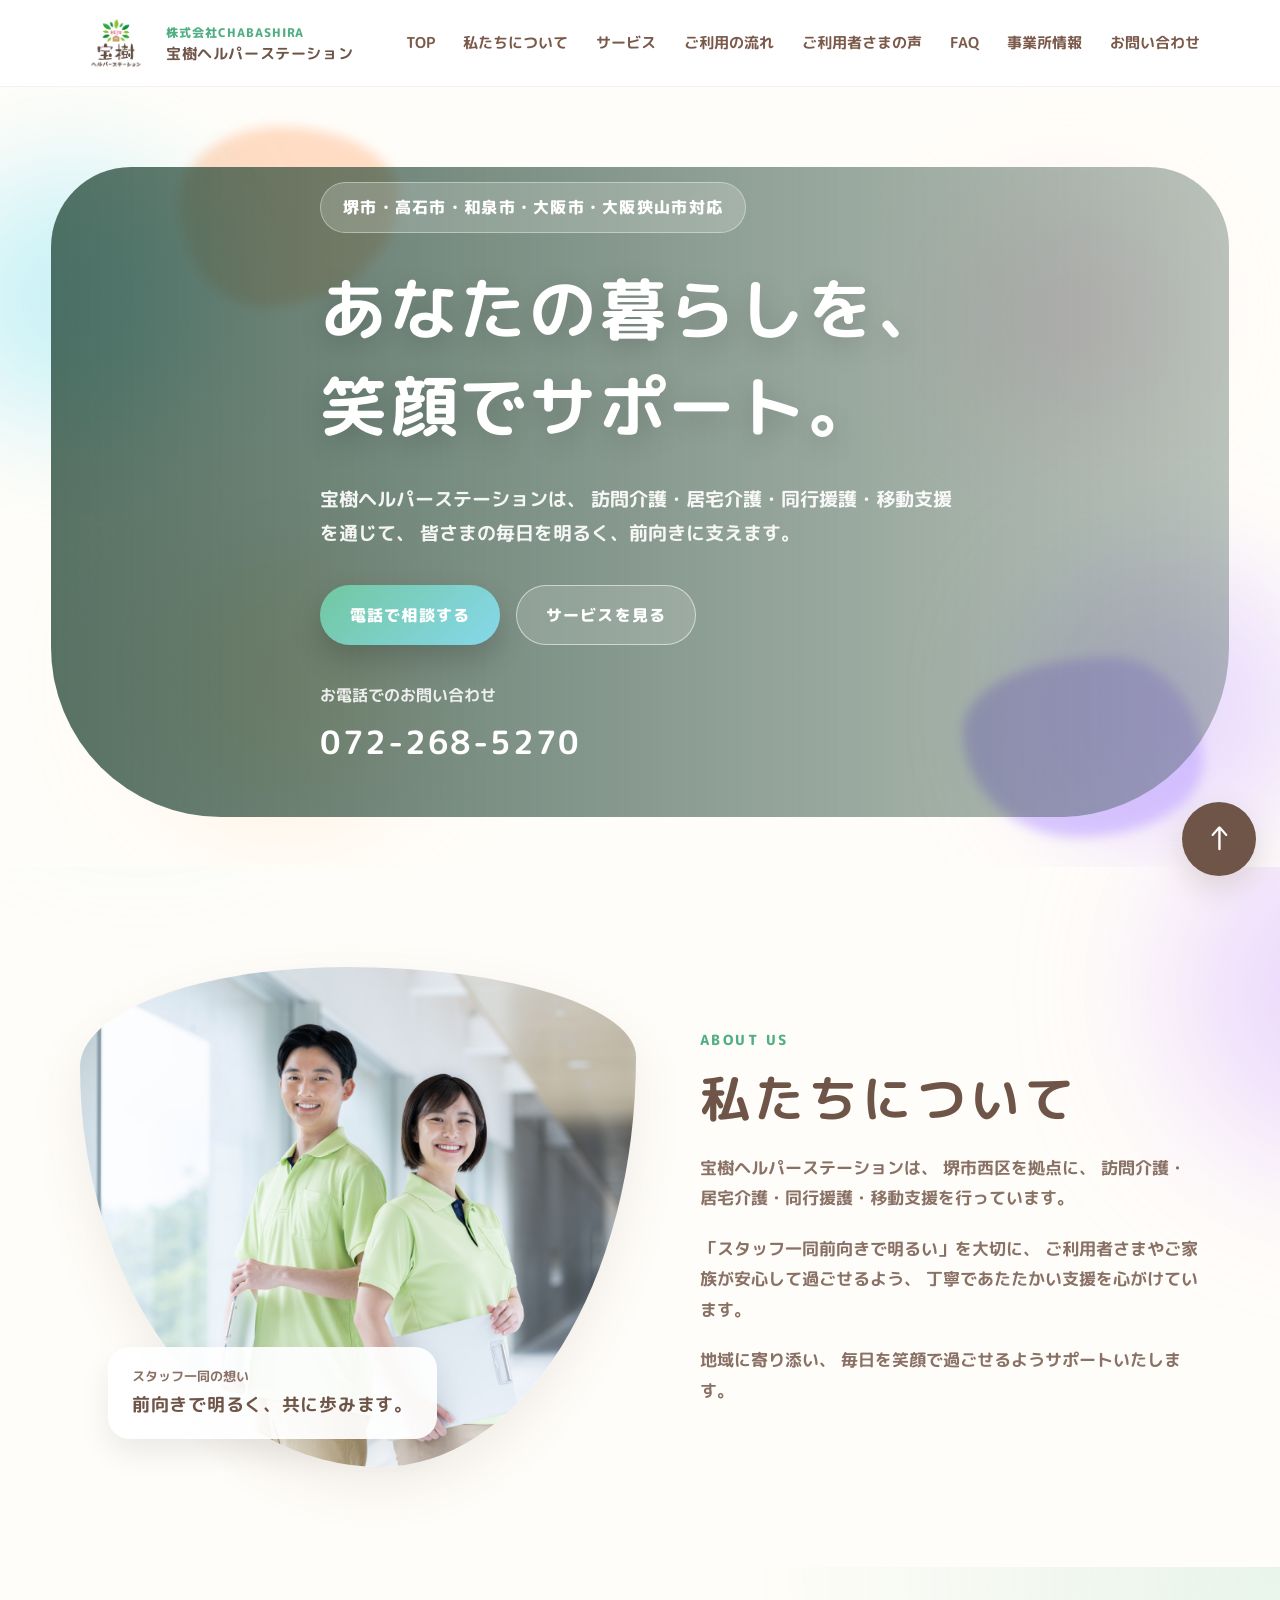
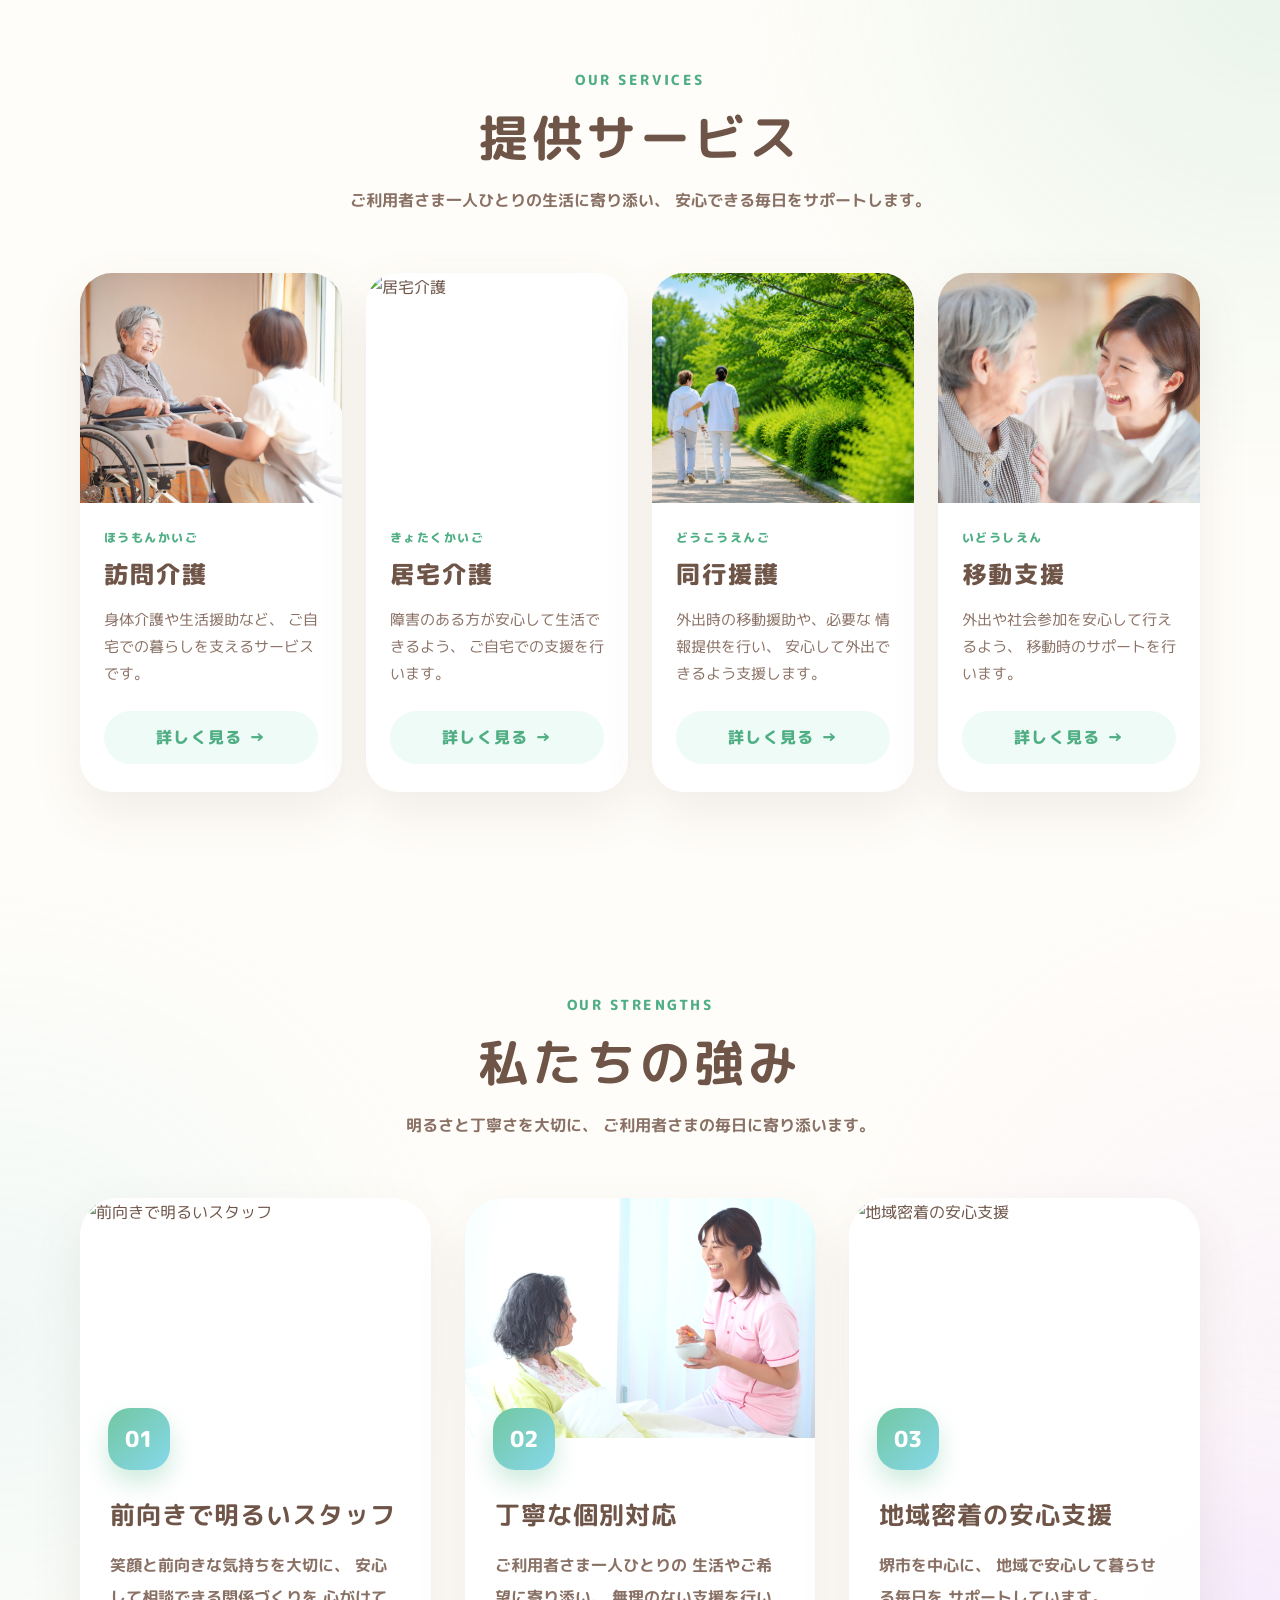
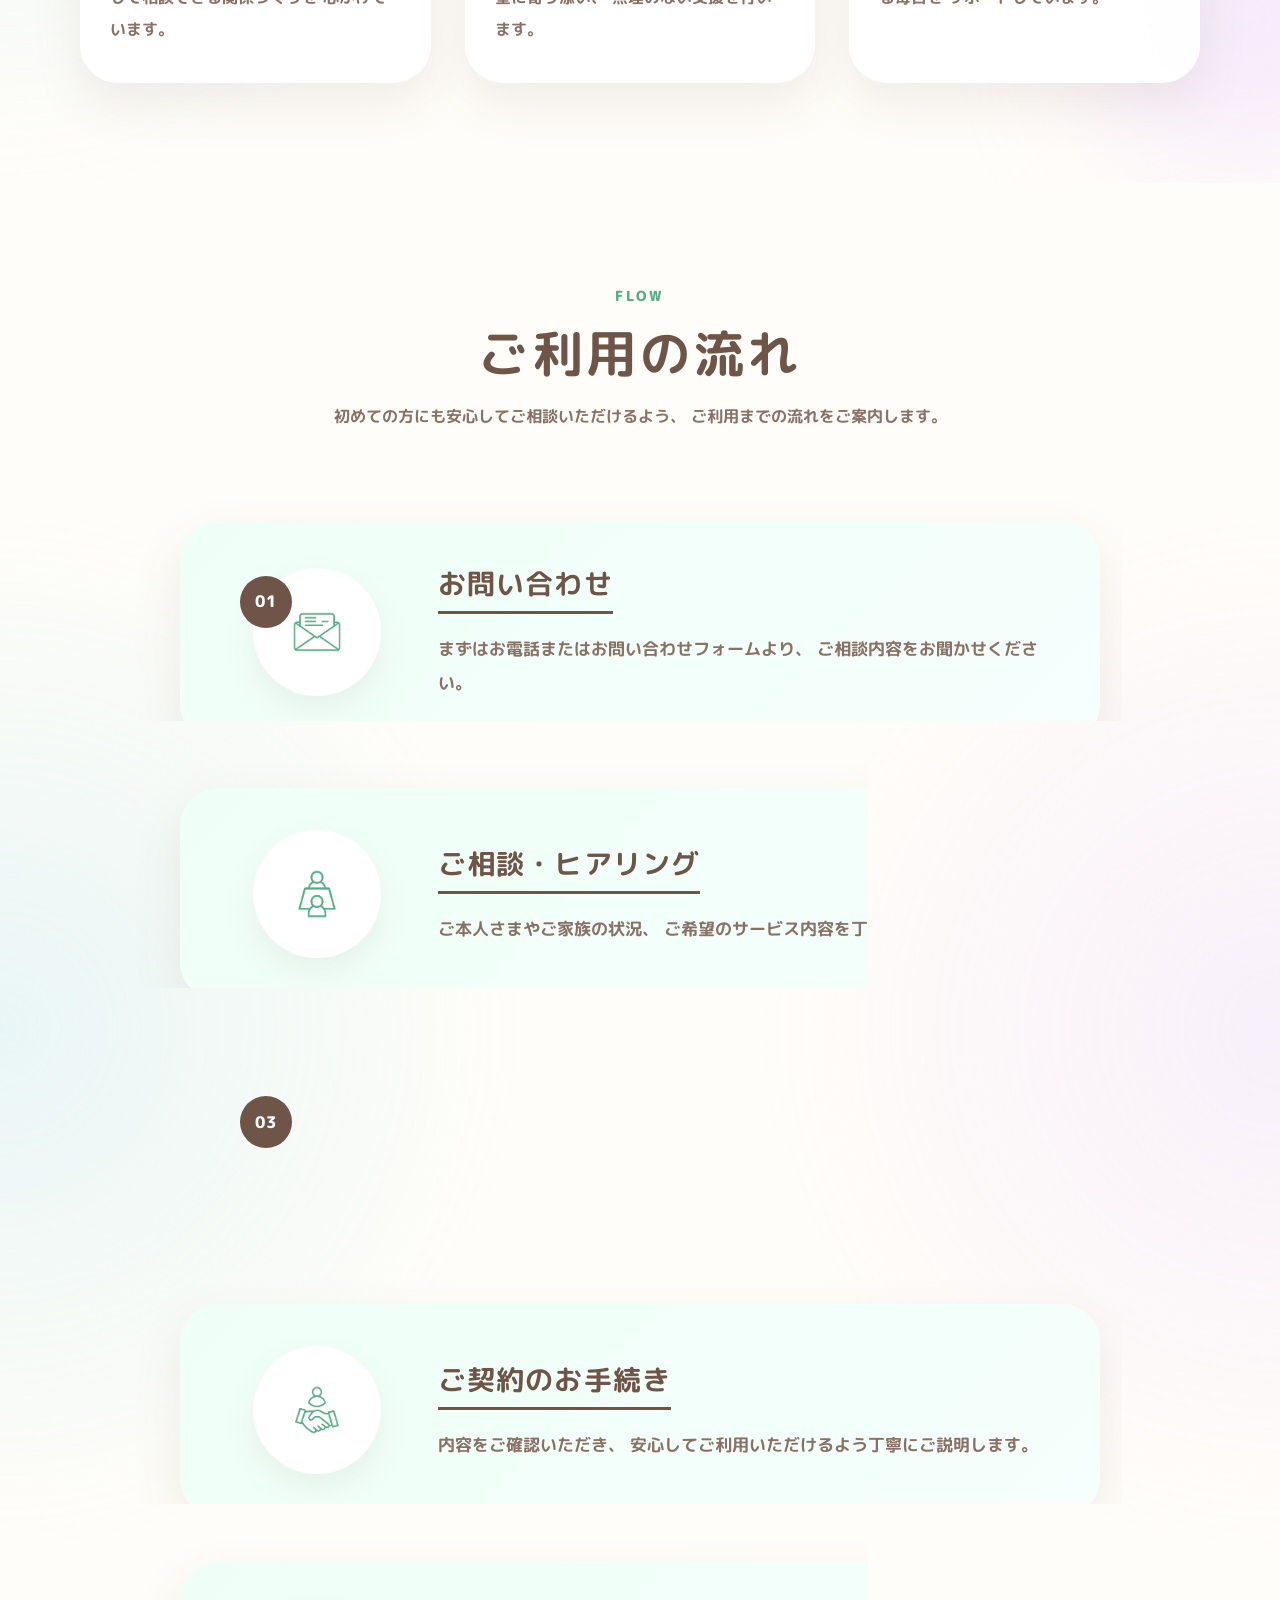
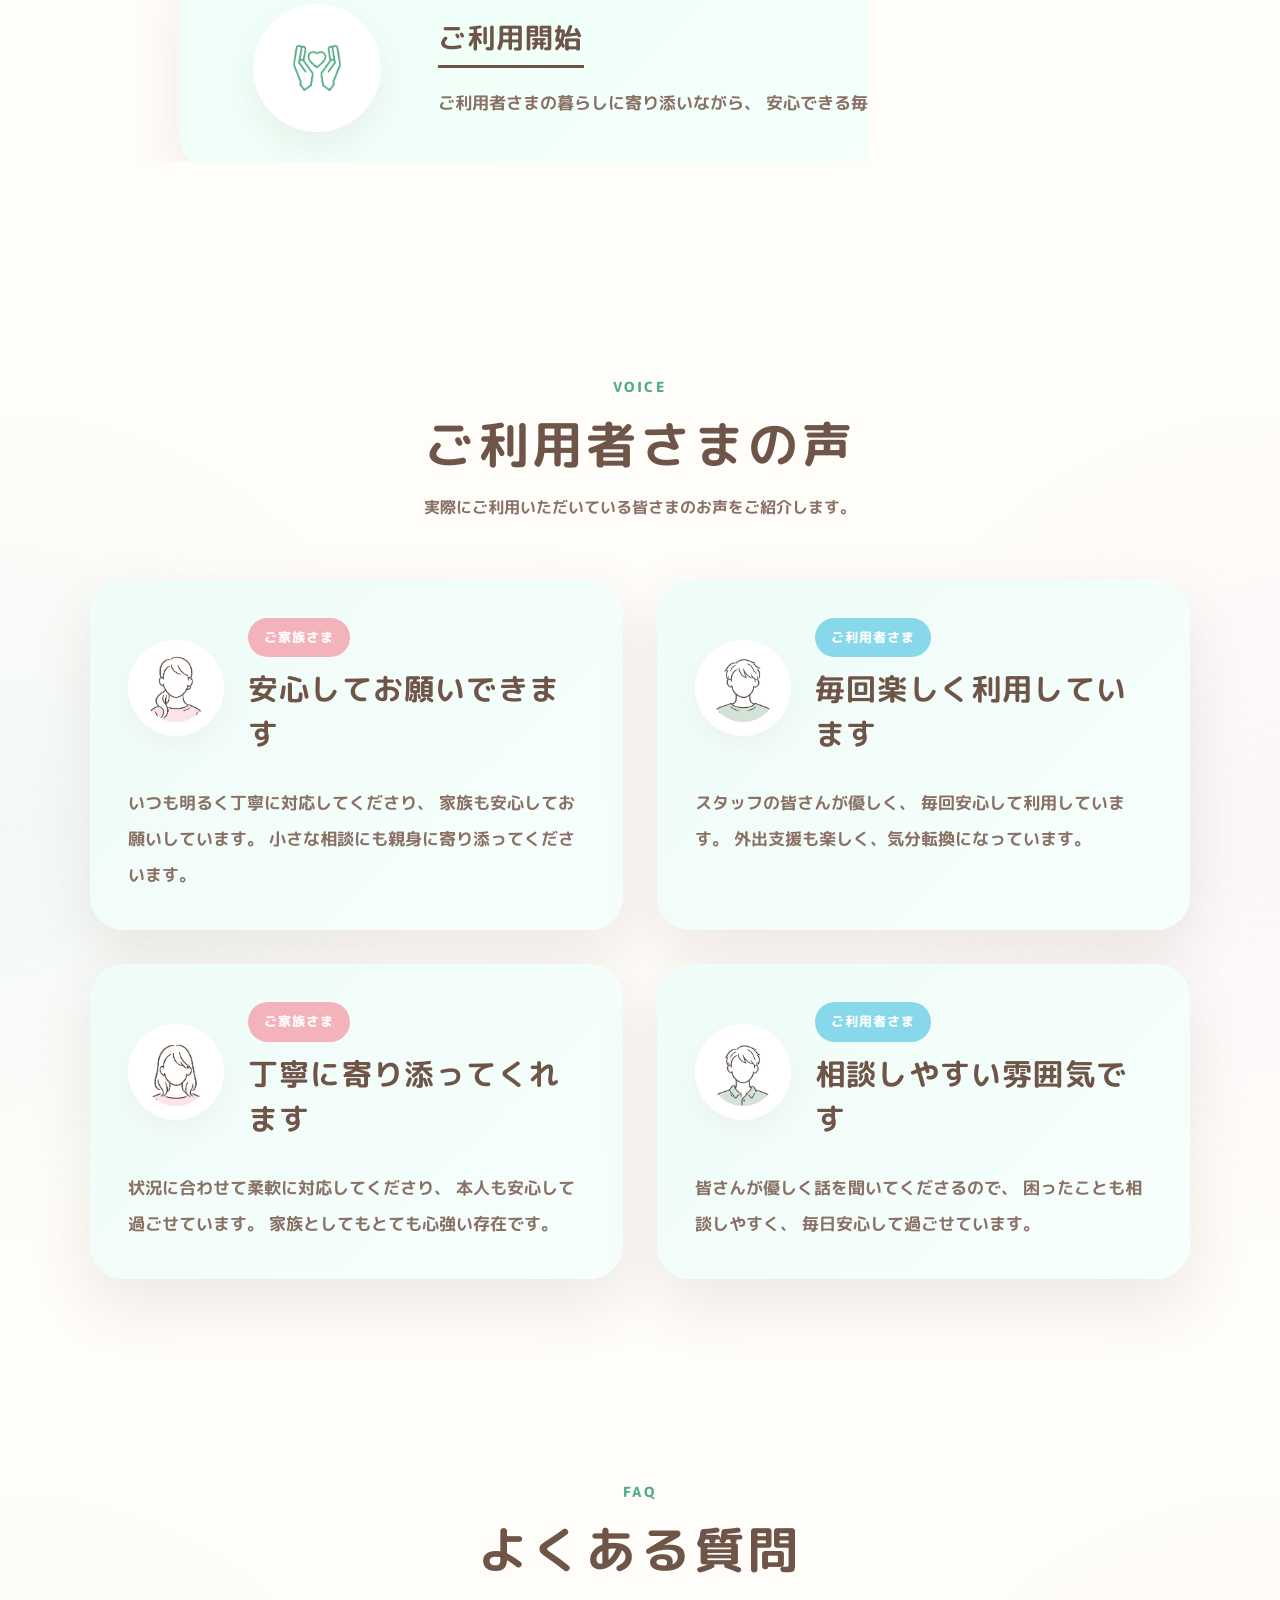
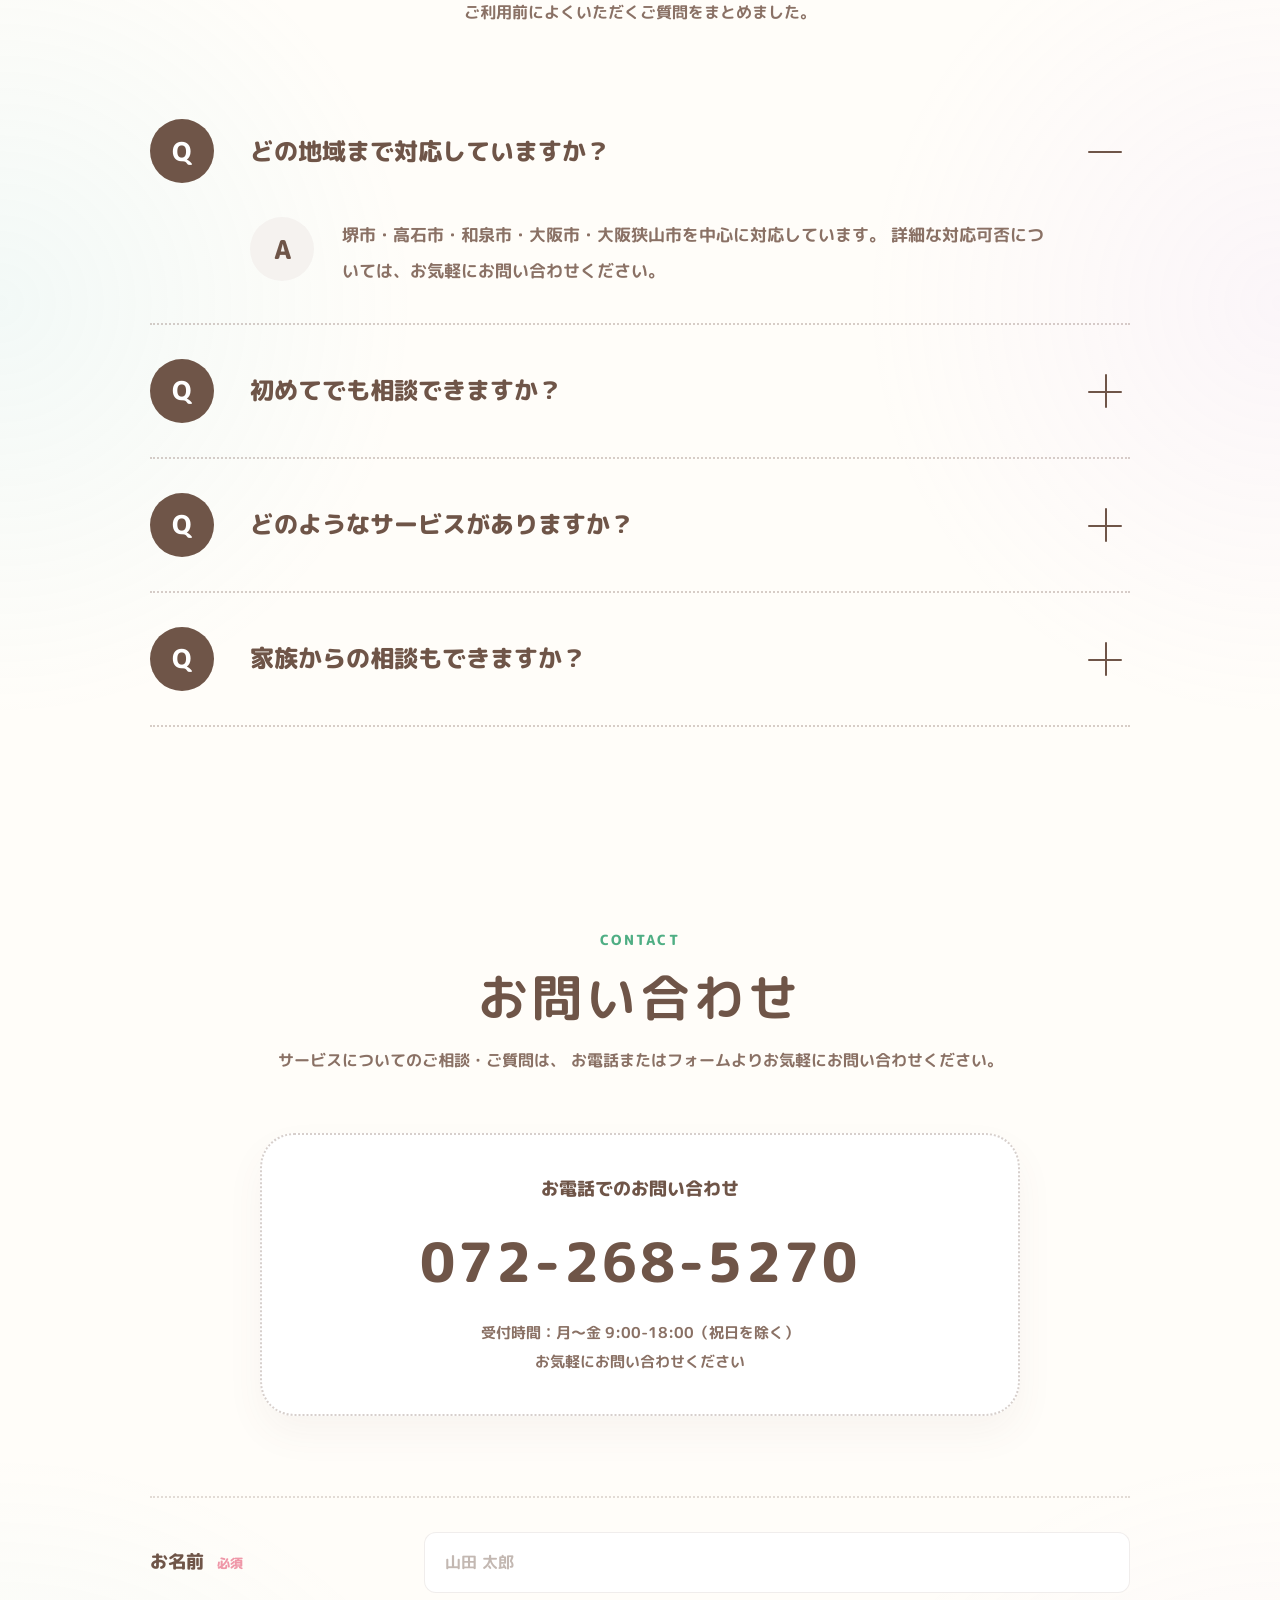
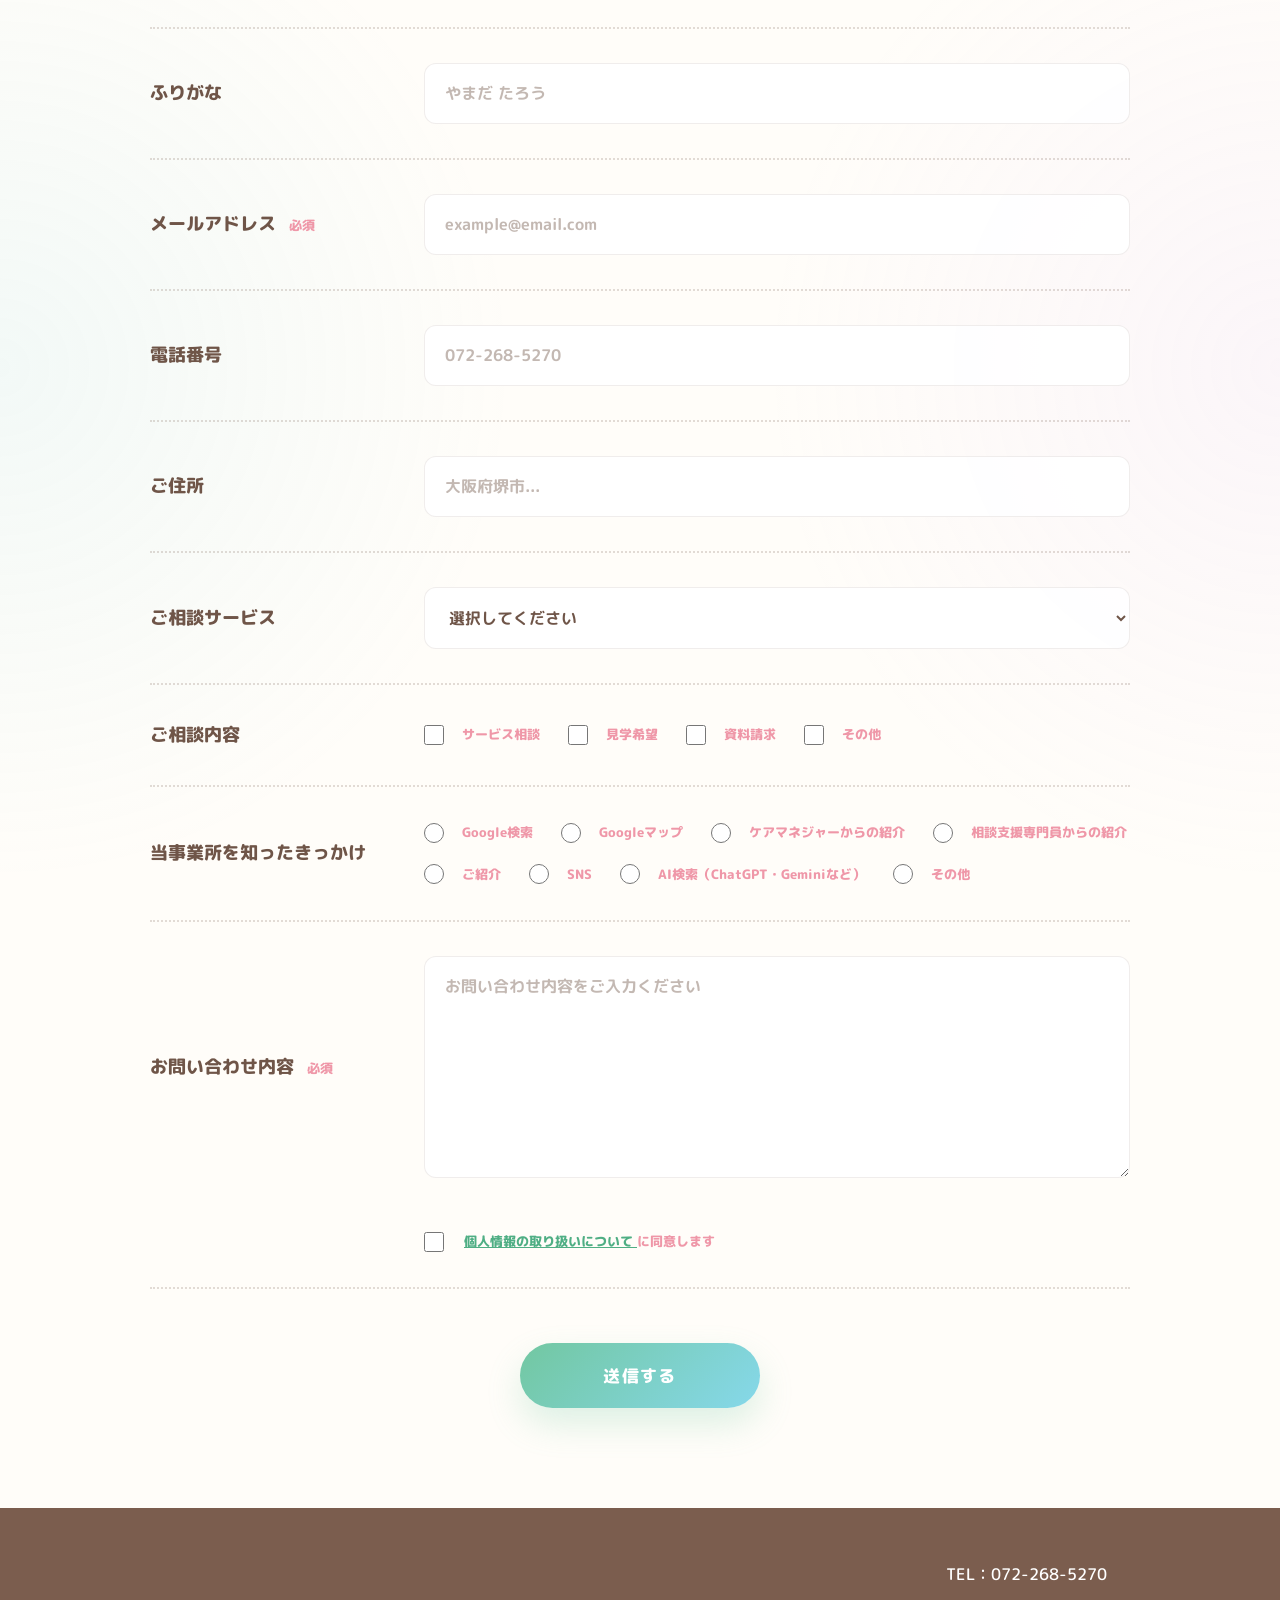
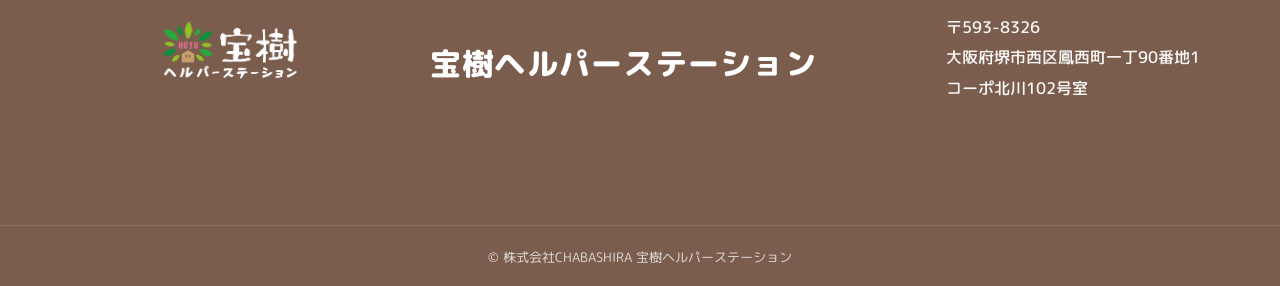
==== index.html @ dfbb7ed3 "Update index.html" ====
<!DOCTYPE html>
<html lang="ja">

<head>

  <meta charset="UTF-8">

  <meta
    name="viewport"
    content="width=device-width, initial-scale=1.0"
  >

  <title>
    堺市西区の訪問介護・居宅介護・同行援護・移動支援｜宝樹ヘルパーステーション
  </title>

  <meta
    name="description"
    content="宝樹ヘルパーステーションは堺市西区を拠点に、堺市・高石市・和泉市・大阪市・大阪狭山市で訪問介護・居宅介護・同行援護・移動支援を提供しています。お気軽にご相談ください。"
  >

  <meta property="og:type" content="website">
  <meta property="og:title" content="宝樹ヘルパーステーション">
  <meta property="og:description" content="堺市西区を拠点に、訪問介護・居宅介護・同行援護・移動支援を提供しています。お気軽にご相談ください。">
  <meta property="og:url" content="https://hoju-helper.jp/">
  <meta property="og:image" content="https://hoju-helper.jp/img/ogp.jpg">
  <meta property="og:site_name" content="宝樹ヘルパーステーション">
  <meta property="og:locale" content="ja_JP">

  <meta name="twitter:card" content="summary_large_image">
  <meta name="twitter:title" content="宝樹ヘルパーステーション">
  <meta name="twitter:description" content="堺市西区を拠点に、訪問介護・居宅介護・同行援護・移動支援を提供しています。">
  <meta name="twitter:image" content="https://hoju-helper.jp/img/ogp.jpg">

  <link rel="icon" type="image/png" href="img/favicon.png">

  <link
    rel="stylesheet"
    href="css/style.css"
  >

  <link
    rel="preconnect"
    href="https://fonts.googleapis.com"
  >

  <link
    rel="preconnect"
    href="https://fonts.gstatic.com"
    crossorigin
  >

  <link
    href="https://fonts.googleapis.com/css2?family=M+PLUS+Rounded+1c:wght@400;500;700;800&display=swap"
    rel="stylesheet"
  >
  <script type="application/ld+json">
{
  "@context": "https://schema.org",
  "@type": "LocalBusiness",
  "name": "宝樹ヘルパーステーション",
  "description": "堺市西区を拠点に訪問介護・居宅介護・同行援護・移動支援を提供する介護事業所です。",
  "telephone": "072-268-5270",
  "faxNumber": "072-268-5271",
  "address": {
    "@type": "PostalAddress",
    "postalCode": "593-8326",
    "addressRegion": "大阪府",
    "addressLocality": "堺市西区",
    "streetAddress": "鳳西町一丁90番地1 コーポ北川102号室",
    "addressCountry": "JP"
  },
  "areaServed": [
    "堺市",
    "高石市",
    "和泉市",
    "大阪市",
    "大阪狭山市"
  ],
  "serviceType": [
    "訪問介護",
    "居宅介護",
    "同行援護",
    "移動支援"
  ]
}
</script>

<script type="application/ld+json">
{
  "@context": "https://schema.org",
  "@type": "FAQPage",
  "mainEntity": [
    {
      "@type": "Question",
      "name": "どの地域まで対応していますか？",
      "acceptedAnswer": {
        "@type": "Answer",
        "text": "堺市・高石市・和泉市・大阪市・大阪狭山市を中心に対応しています。詳細な対応可否についてはお気軽にお問い合わせください。"
      }
    },
    {
      "@type": "Question",
      "name": "初めてでも相談できますか？",
      "acceptedAnswer": {
        "@type": "Answer",
        "text": "はい、初めての方もご相談いただけます。サービス内容やご利用までの流れを丁寧にご案内します。"
      }
    },
    {
      "@type": "Question",
      "name": "どのようなサービスがありますか？",
      "acceptedAnswer": {
        "@type": "Answer",
        "text": "訪問介護・居宅介護・同行援護・移動支援に対応しています。ご利用者さまの状況に合わせて必要な支援をご案内します。"
      }
    },
    {
      "@type": "Question",
      "name": "家族からの相談もできますか？",
      "acceptedAnswer": {
        "@type": "Answer",
        "text": "はい、ご家族さまからのご相談も承っております。ご本人さまの状況やご希望をお聞きしながら丁寧に対応します。"
      }
    }
  ]
}
</script>

</head>

<body>

<header class="header">

  <div class="container header-inner">

    <a
      href="index.html"
      class="logo"
    >

      <img
        src="img/logo-hoju1.jpg"
        alt="宝樹ヘルパーステーション ロゴ"
        width="58"
        height="58"
      >

      <span>

        <small>
          株式会社CHABASHIRA
        </small>

        <strong>
          宝樹ヘルパーステーション
        </strong>

      </span>

    </a>

    <button class="menu-button" aria-label="メニューを開く">
      <span></span>
      <span></span>
      <span></span>
    </button>

    <nav class="nav">
      <a href="#top">TOP</a>
      <a href="#about">私たちについて</a>
      <a href="#service">サービス</a>
      <a href="#flow">ご利用の流れ</a>
      <a href="#voice">ご利用者さまの声</a>
      <a href="#faq">FAQ</a>
      <a href="company.html">事業所情報</a>
      <a href="#contact">お問い合わせ</a>
    </nav>

  </div>

</header>

<main>

<section
  id="top"
  class="hero"
>

  <div class="hero-blur blur-1"></div>
  <div class="hero-blur blur-2"></div>
  <div class="hero-blur blur-3"></div>
  <div class="hero-blur blur-4"></div>

  <div class="hero-bg fade-hero">

    <video
      autoplay
      muted
      loop
      playsinline
      poster="img/hero-care.jpg"
      aria-label="介護スタッフと利用者さまの様子"
    >

      <source
        src="video/hero-video.mp4"
        type="video/mp4"
      >

    </video>

  </div>

  <div class="hero-overlay"></div>

  <div class="container hero-content fade-hero-text">

    <p class="hero-label">
      堺市・高石市・和泉市・大阪市・大阪狭山市対応
    </p>

    <h1>
      あなたの暮らしを、<br>
      笑顔でサポート。
    </h1>

    <p class="hero-copy">

      宝樹ヘルパーステーションは、
      訪問介護・居宅介護・同行援護・移動支援を通じて、
      皆さまの毎日を明るく、前向きに支えます。

    </p>

    <div class="hero-buttons">

      <a
        href="tel:0722685270"
        class="btn-primary"
      >
        電話で相談する
      </a>

      <a
        href="#service"
        class="btn-secondary"
      >
        サービスを見る
      </a>

    </div>

    <p class="hero-tel">

      お電話でのお問い合わせ

      <strong>
        072-268-5270
      </strong>

    </p>

  </div>

</section>

<section
  id="about"
  class="about"
>

  <div class="container about-inner">

    <div class="about-image fade-up">

      <img
        src="img/staff.jpg"
        alt="スタッフの様子"
        width="760"
        height="520"
      >

      <div class="about-message">

        <span>
          スタッフ一同の想い
        </span>

        <strong>
          前向きで明るく、共に歩みます。
        </strong>

      </div>

    </div>

    <div class="about-text fade-up delay-1">

      <p class="section-en">
        ABOUT US
      </p>

      <h2 class="section-title left">
        私たちについて
      </h2>

      <p>

        宝樹ヘルパーステーションは、
        堺市西区を拠点に、
        訪問介護・居宅介護・同行援護・移動支援を行っています。

      </p>

      <p>

        「スタッフ一同前向きで明るい」を大切に、
        ご利用者さまやご家族が安心して過ごせるよう、
        丁寧であたたかい支援を心がけています。

      </p>

      <p>

        地域に寄り添い、
        毎日を笑顔で過ごせるようサポートいたします。

      </p>

    </div>

  </div>

</section>

<section
  id="service"
  class="services"
>

  <div class="container">

    <div class="section-heading fade-up">

      <p class="section-en">
        OUR SERVICES
      </p>

      <h2 class="section-title">
        提供サービス
      </h2>

      <p class="section-lead">

        ご利用者さま一人ひとりの生活に寄り添い、
        安心できる毎日をサポートします。

      </p>

    </div>

    <div class="service-grid">

  <a href="service.html#visit" class="service-card fade-up delay-1">

    <img
      src="img/service-visit.jpg"
      alt="訪問介護"
      width="600"
      height="380"
    >

    <div class="service-body">
      <span class="service-kana">ほうもんかいご</span>
      <h3>訪問介護</h3>
      <p>
        身体介護や生活援助など、
        ご自宅での暮らしを支えるサービスです。
      </p>
    </div>

  </a>

  <a href="service.html#home" class="service-card fade-up delay-2">

    <img
      src="img/service-home.jpg"
      alt="居宅介護"
      width="600"
      height="380"
    >

    <div class="service-body">
      <span class="service-kana">きょたくかいご</span>
      <h3>居宅介護</h3>
      <p>
        障害のある方が安心して生活できるよう、
        ご自宅での支援を行います。
      </p>
    </div>

  </a>

  <a href="service.html#guide" class="service-card fade-up delay-3">

    <img
      src="img/service-support.jpg"
      alt="同行援護"
      width="600"
      height="380"
    >

    <div class="service-body">
      <span class="service-kana">どうこうえんご</span>
      <h3>同行援護</h3>
      <p>
        外出時の移動援助や、必要な
        情報提供を行い、
        安心して外出できるよう支援します。
      </p>
    </div>

  </a>

  <a href="service.html#move" class="service-card fade-up delay-4">

    <img
      src="img/service-smile.jpg"
      alt="移動支援"
      width="600"
      height="380"
    >

    <div class="service-body">
      <span class="service-kana">いどうしえん</span>
      <h3>移動支援</h3>
      <p>
        外出や社会参加を安心して行えるよう、
        移動時のサポートを行います。
      </p>
    </div>

  </a>

</div>

  </div>

</section>

<section
  id="strength"
  class="strength"
>

  <div class="container">

    <div class="section-heading fade-up">

      <p class="section-en">
        OUR STRENGTHS
      </p>

      <h2 class="section-title">
        私たちの強み
      </h2>

      <p class="section-lead">

        明るさと丁寧さを大切に、
        ご利用者さまの毎日に寄り添います。

      </p>

    </div>

    <div class="strength-grid">

      <article class="strength-card fade-up delay-1">

        <img
          src="img/strength-staff.jpg"
          alt="前向きで明るいスタッフ"
          width="600"
          height="380"
        >

        <div class="strength-body">

          <span class="strength-number">
            01
          </span>

          <h3>
            前向きで明るいスタッフ
          </h3>

          <p>

            笑顔と前向きな気持ちを大切に、
            安心して相談できる関係づくりを
            心がけています。

          </p>

        </div>

      </article>

      <article class="strength-card fade-up delay-2">

        <img
          src="img/strength-care.png"
          alt="丁寧な個別対応"
          width="600"
          height="380"
        >

        <div class="strength-body">

          <span class="strength-number">
            02
          </span>

          <h3>
            丁寧な個別対応
          </h3>

          <p>

            ご利用者さま一人ひとりの
            生活やご希望に寄り添い、
            無理のない支援を行います。

          </p>

        </div>

      </article>

      <article class="strength-card fade-up delay-3">

        <img
          src="img/strength-area.jpg"
          alt="地域密着の安心支援"
          width="600"
          height="380"
        >

        <div class="strength-body">

          <span class="strength-number">
            03
          </span>

          <h3>
            地域密着の安心支援
          </h3>

          <p>

            堺市を中心に、
            地域で安心して暮らせる毎日を
            サポートしています。

          </p>

        </div>

      </article>

    </div>

  </div>

</section>

<section id="flow" class="flow">

  <div class="container">

    <div class="section-heading fade-up">

      <p class="section-en">
        FLOW
      </p>

      <h2 class="section-title">
        ご利用の流れ
      </h2>

      <p class="section-lead">
        初めての方にも安心してご相談いただけるよう、
        ご利用までの流れをご案内します。
      </p>

    </div>

    <div class="flow-list">

      <article class="flow-item fade-up delay-1">

        <div class="flow-icon-wrap">
          <span class="flow-number">01</span>

          <div class="flow-icon">
            <img src="img/flow-contact.png" alt="お問い合わせ" width="58" height="58">
          </div>
        </div>

        <div class="flow-body">
          <h3>お問い合わせ</h3>
          <p>
            まずはお電話またはお問い合わせフォームより、
            ご相談内容をお聞かせください。
          </p>
        </div>

      </article>

      <article class="flow-item fade-up delay-2">

        <div class="flow-icon-wrap">
          <span class="flow-number">02</span>

          <div class="flow-icon">
            <img src="img/flow-hearing.png" alt="ご相談・ヒアリング" width="58" height="58">
          </div>
        </div>

        <div class="flow-body">
          <h3>ご相談・ヒアリング</h3>
          <p>
            ご本人さまやご家族の状況、
            ご希望のサービス内容を丁寧に確認します。
          </p>
        </div>

      </article>

      <article class="flow-item fade-up delay-3">

        <div class="flow-icon-wrap">
          <span class="flow-number">03</span>

          <div class="flow-icon">
            <img src="img/flow-plan.png" alt="サービス内容のご提案" width="58" height="58">
          </div>
        </div>

        <div class="flow-body">
          <h3>サービス内容のご提案</h3>
          <p>
            必要な支援内容やご利用方法について、
            わかりやすくご案内します。
          </p>
        </div>

      </article>

      <article class="flow-item fade-up delay-4">

        <div class="flow-icon-wrap">
          <span class="flow-number">04</span>

          <div class="flow-icon">
            <img src="img/flow-contract.png" alt="ご契約のお手続き" width="58" height="58">
          </div>
        </div>

        <div class="flow-body">
          <h3>ご契約のお手続き</h3>
          <p>
            内容をご確認いただき、
            安心してご利用いただけるよう丁寧にご説明します。
          </p>
        </div>

      </article>

      <article class="flow-item fade-up delay-4">

        <div class="flow-icon-wrap">
          <span class="flow-number">05</span>

          <div class="flow-icon">
            <img src="img/flow-start.png" alt="ご利用開始" width="58" height="58">
          </div>
        </div>

        <div class="flow-body">
          <h3>ご利用開始</h3>
          <p>
            ご利用者さまの暮らしに寄り添いながら、
            安心できる毎日をサポートします。
          </p>
        </div>

      </article>

    </div>

  </div>

</section>

<section id="voice" class="voice">
  <div class="container">

    <div class="section-heading fade-up">
      <p class="section-en">VOICE</p>
      <h2 class="section-title">ご利用者さまの声</h2>
      <p class="section-lead">
        実際にご利用いただいている皆さまのお声をご紹介します。
      </p>
    </div>

    <div class="voice-grid">

      <article class="voice-card fade-up delay-1">

        <div class="voice-head">

          <div class="voice-icon">
            <img
              src="img/user-icon.png"
              alt="ご利用者さま"
              width="72"
              height="72"
            >
          </div>

          <div class="voice-meta">
            <span class="voice-tag">
              ご家族さま
            </span>

            <h3>
              安心してお願いできます
            </h3>
          </div>

        </div>

        <p class="voice-text">
          いつも明るく丁寧に対応してくださり、
          家族も安心してお願いしています。
          小さな相談にも親身に寄り添ってくださいます。
        </p>

      </article>

      <article class="voice-card fade-up delay-2">

        <div class="voice-head">

          <div class="voice-icon">
            <img
              src="img/user-icon2.png"
              alt="ご利用者さま"
              width="72"
              height="72"
            >
          </div>

          <div class="voice-meta">
            <span class="voice-tag green">
              ご利用者さま
            </span>

            <h3>
              毎回楽しく利用しています
            </h3>
          </div>

        </div>

        <p class="voice-text">
          スタッフの皆さんが優しく、
          毎回安心して利用しています。
          外出支援も楽しく、気分転換になっています。
        </p>

      </article>

      <article class="voice-card fade-up delay-3">

        <div class="voice-head">

          <div class="voice-icon">
            <img
              src="img/user-icon3.png"
              alt="ご利用者さま"
              width="72"
              height="72"
            >
          </div>

          <div class="voice-meta">
            <span class="voice-tag">
              ご家族さま
            </span>

            <h3>
              丁寧に寄り添ってくれます
            </h3>
          </div>

        </div>

        <p class="voice-text">
          状況に合わせて柔軟に対応してくださり、
          本人も安心して過ごせています。
          家族としてもとても心強い存在です。
        </p>

      </article>

      <article class="voice-card fade-up delay-4">

        <div class="voice-head">

          <div class="voice-icon">
            <img
              src="img/user-icon4.png"
              alt="ご利用者さま"
              width="72"
              height="72"
            >
          </div>

          <div class="voice-meta">
            <span class="voice-tag green">
              ご利用者さま
            </span>

            <h3>
              相談しやすい雰囲気です
            </h3>
          </div>

        </div>

        <p class="voice-text">
          皆さんが優しく話を聞いてくださるので、
          困ったことも相談しやすく、
          毎日安心して過ごせています。
        </p>

      </article>

    </div>
  </div>
</section>

<section id="faq" class="faq">

  <div class="container">

    <div class="section-heading fade-up">
      <p class="section-en">FAQ</p>
      <h2 class="section-title">よくある質問</h2>
      <p class="section-lead">
        ご利用前によくいただくご質問をまとめました。
      </p>
    </div>

    <div class="faq-list fade-up">

      <details class="faq-item" open>
        <summary>
          <span class="faq-q">Q</span>
          <span class="faq-title">どの地域まで対応していますか？</span>
          <span class="faq-icon"></span>
        </summary>

        <div class="faq-answer">
          <span class="faq-a">A</span>
          <p>
            堺市・高石市・和泉市・大阪市・大阪狭山市を中心に対応しています。
            詳細な対応可否については、お気軽にお問い合わせください。
          </p>
        </div>
      </details>

      <details class="faq-item">
        <summary>
          <span class="faq-q">Q</span>
          <span class="faq-title">初めてでも相談できますか？</span>
          <span class="faq-icon"></span>
        </summary>

        <div class="faq-answer">
          <span class="faq-a">A</span>
          <p>
            はい、初めての方もご相談いただけます。
            サービス内容やご利用までの流れを丁寧にご案内します。
          </p>
        </div>
      </details>

      <details class="faq-item">
        <summary>
          <span class="faq-q">Q</span>
          <span class="faq-title">どのようなサービスがありますか？</span>
          <span class="faq-icon"></span>
        </summary>

        <div class="faq-answer">
          <span class="faq-a">A</span>
          <p>
            訪問介護・居宅介護・同行援護・移動支援に対応しています。
            ご利用者さまの状況に合わせて必要な支援をご案内します。
          </p>
        </div>
      </details>

      <details class="faq-item">
        <summary>
          <span class="faq-q">Q</span>
          <span class="faq-title">家族からの相談もできますか？</span>
          <span class="faq-icon"></span>
        </summary>

        <div class="faq-answer">
          <span class="faq-a">A</span>
          <p>
            はい、ご家族さまからのご相談も承っております。
            ご本人さまの状況やご希望をお聞きしながら、丁寧に対応します。
          </p>
        </div>
      </details>

    </div>

  </div>

</section>

<section id="contact" class="contact">

  <div class="container">


    <div class="section-heading fade-up">

      <p class="section-en">
        CONTACT
      </p>

      <h2 class="section-title">
        お問い合わせ
      </h2>

      <p class="section-lead">
        サービスについてのご相談・ご質問は、
        お電話またはフォームよりお気軽にお問い合わせください。
      </p>

    </div>


    <div class="contact-tel fade-up">

      <p>
        お電話でのお問い合わせ
      </p>

      <a href="tel:0722685270">
        072-268-5270
      </a>

      <span>
        受付時間：月〜金 9:00-18:00（祝日を除く）<br>
        お気軽にお問い合わせください
      </span>

    </div>


    <form
      class="contact-form fade-up delay-1"
      action="https://formspree.io/f/mqejokdd"
      method="POST"
    >


      <input
        type="hidden"
        name="_subject"
        value="ホームページからお問い合わせがありました"
      >

      <input
        type="hidden"
        name="_redirect"
        value="https://hoju-helper.jp/thanks.html"
      >

      <input
        type="text"
        name="_gotcha"
        style="display:none"
      >


      <div class="form-row">

        <label for="name">
          お名前
          <span>必須</span>
        </label>

        <input
          type="text"
          id="name"
          name="name"
          placeholder="山田 太郎"
          required
        >

      </div>


      <div class="form-row">

        <label for="kana">
          ふりがな
        </label>

        <input
          type="text"
          id="kana"
          name="kana"
          placeholder="やまだ たろう"
        >

      </div>


      <div class="form-row">

        <label for="email">
          メールアドレス
          <span>必須</span>
        </label>

        <input
          type="email"
          id="email"
          name="email"
          placeholder="example@email.com"
          required
        >

      </div>


      <div class="form-row">

        <label for="tel">
          電話番号
        </label>

        <input
          type="tel"
          id="tel"
          name="tel"
          placeholder="072-268-5270"
        >

      </div>


      <div class="form-row">

        <label for="address">
          ご住所
        </label>

        <input
          type="text"
          id="address"
          name="address"
          placeholder="大阪府堺市..."
        >

      </div>


      <div class="form-row">

        <label for="contact-service">
          ご相談サービス
        </label>

        <select
          id="contact-service"
          name="service"
        >

          <option value="">
            選択してください
          </option>

          <option value="訪問介護">
            訪問介護
          </option>

          <option value="居宅介護">
            居宅介護
          </option>

          <option value="同行援護">
            同行援護
          </option>

          <option value="移動支援">
            移動支援
          </option>

          <option value="その他">
            その他
          </option>

        </select>

      </div>


      <div class="form-row">

        <p class="form-label">
          ご相談内容
        </p>

        <div class="checkbox-group">

          <label class="check-item">

            <input
              type="checkbox"
              name="request[]"
              value="サービス相談"
            >

            <span>
              サービス相談
            </span>

          </label>

          <label class="check-item">

            <input
              type="checkbox"
              name="request[]"
              value="見学希望"
            >

            <span>
              見学希望
            </span>

          </label>

          <label class="check-item">

            <input
              type="checkbox"
              name="request[]"
              value="資料請求"
            >

            <span>
              資料請求
            </span>

          </label>

          <label class="check-item">

            <input
              type="checkbox"
              name="request[]"
              value="その他"
            >

            <span>
              その他
            </span>

          </label>

        </div>

      </div>


      <div class="form-row">

        <p class="form-label">
          当事業所を知ったきっかけ
        </p>

        <div class="radio-group">

          <label class="radio-item">

            <input
              type="radio"
              name="source"
              value="Google検索"
            >

            <span>
              Google検索
            </span>

          </label>

          <label class="radio-item">
            <input
            type="radio"
            name="source"
            value="Googleマップ"
            >

            <span>
              Googleマップ
            </span>

          </label>

          <label class="radio-item">
            <input
            type="radio"
            name="source"
            value="ケアマネジャーからの紹介"
            >

            <span>
              ケアマネジャーからの紹介
            </span>

          </label>

          <label class="radio-item">
            <input
            type="radio"
            name="source"
            value="相談支援専門員からの紹介"
            >

            <span>
              相談支援専門員からの紹介
            </span>

          </label>

          <label class="radio-item">

            <input
              type="radio"
              name="source"
              value="ご紹介"
            >

            <span>
              ご紹介
            </span>

          </label>

          <label class="radio-item">

            <input
              type="radio"
              name="source"
              value="SNS"
            >

            <span>
              SNS
            </span>

          </label>

          <label class="radio-item">
            <input
              type="radio"
              name="source"
              value="AI検索"
            >

            <span>
              AI検索（ChatGPT・Geminiなど）
            </span>

          </label>

          <label class="radio-item">

            <input
              type="radio"
              name="source"
              value="その他"
            >

            <span>
              その他
            </span>

          </label>

        </div>

      </div>


      <div class="form-row">

        <label for="message">
          お問い合わせ内容
          <span>必須</span>
        </label>

        <textarea
          id="message"
          name="message"
          rows="8"
          placeholder="お問い合わせ内容をご入力ください"
          required
        ></textarea>

      </div>

      <div class="form-row privacy-check-row">
        <div></div>
        <label class="privacy-check">
          <input
          type="checkbox"
          name="privacy"
          value="同意する"
          required
          >
          <span>
            <a href="privacy.html" target="_blank" rel="noopener">
              個人情報の取り扱いについて
            </a>
            に同意します
          </span>
        </label>
      </div>

      <button
        type="submit"
        class="form-button"
      >
        送信する
      </button>

    </form>

  </div>

</section>

</main>

<footer class="footer">

  <div class="container footer-inner">

    <div class="footer-brand">
      <a href="#top">
        <img
        src="img/logo-hoju2.png"
        alt="宝樹ヘルパーステーション ロゴ"
        width="260"
        height="139"
      >
      </a>

      <div class="footer-text">

        <p class="footer-name">
          宝樹ヘルパーステーション
        </p>
      </div>
    </div>

    <div class="footer-info">

      <p>
        TEL：072-268-5270
      </p>

      <p class="footer-address">

        〒593-8326<br>
        大阪府堺市西区鳳西町一丁90番地1<br>
        コーポ北川102号室

      </p>

    </div>

  </div>

  <p class="copyright">
    © 株式会社CHABASHIRA 宝樹ヘルパーステーション
  </p>

</footer>

<script>

const fadeElements = document.querySelectorAll('.fade-up');

const observer = new IntersectionObserver((entries) => {

  entries.forEach((entry) => {

    if(entry.isIntersecting){

      entry.target.classList.add('show');

    }

  });

},{
  threshold:0.2
});

fadeElements.forEach((el) => {

  observer.observe(el);

});


const menuButton = document.querySelector('.menu-button');
const nav = document.querySelector('.nav');

menuButton.addEventListener('click', () => {
  nav.classList.toggle('open');
  menuButton.classList.toggle('active');
});

</script>

<a href="#top" class="to-top" aria-label="TOPへ戻る">
  ↑
</a>

</body>

</html>
---- css/style.css ----
:root {
  --brown: #6f5548;
  --brown-light: #8a7165;
  --green: #72c7a1;
  --green-deep: #4fae84;
  --green-dark: #173c2b;
  --green-light: #eefbf6;
  --sky: #86d8ea;
  --sky-light: #eefcff;
  --cream: #fffdf9;
  --white: #ffffff;
  --shadow: 0 20px 50px rgba(111, 85, 72, .1);
}

* {
  margin: 0;
  padding: 0;
  box-sizing: border-box;
}

html {
  width: 100%;
  max-width: 100%;
  scroll-behavior: smooth;
  overflow-x: clip;
}

body {
  width: 100%;
  max-width: 100%;
  font-family: 'M PLUS Rounded 1c', sans-serif;
  color: var(--brown);
  line-height: 1.8;
  background: var(--cream);
  overflow-x: clip;
  position: relative;
}

a {
  color: inherit;
  text-decoration: none;
}

img,
video {
  display: block;
  max-width: 100%;
}

img {
  filter: saturate(94%);
}

main {
  overflow-x: hidden;
}

main {
  position: relative;
}

.service-detail {
  position: relative;
  overflow: hidden;
}

.service-detail::before {
  content: "";
  position: absolute;
  width: 260px;
  height: 260px;
  border-radius: 50%;
  background: #ffd8e8;
  filter: blur(90px);
  opacity: .4;
  top: 120px;
  right: -80px;
}

.company {
  position: relative;
  overflow: hidden;
}

.company::before {
  content: "";
  position: absolute;
  width: 260px;
  height: 260px;
  border-radius: 50%;
  background: #c8b0ff;
  filter: blur(90px);
  opacity: 0;
  bottom: 40px;
  left: -80px;
}

.container {
  width: min(1120px, calc(100% - 32px));
  margin: auto;
}

body::before,
body::after {
  content: "";
  position: fixed;
  z-index: -1;
  border-radius: 50%;
  filter: blur(80px);
  opacity: .55;
  max-width: 100vw;
}

body::before {
  width: 360px;
  height: 360px;
  background: #9fe8f5;
  left: -40px;
  top: 420px;
}

body::after {
  width: 340px;
  height: 340px;
  background: #d9b7ff;
  right: -240px;
  bottom: -260px;
}

.header {
  position: sticky;
  top: 0;
  z-index: 100;
  width: 100%;
  background: rgba(255, 255, 255, .9);
  backdrop-filter: blur(14px);
  border-bottom: 1px solid rgba(111, 85, 72, .08);
}

.header-inner {
  position: relative;
  max-width: 1120px;
  height: 86px;
  display: flex;
  justify-content: space-between;
  align-items: center;
}

.logo {
  display: flex;
  align-items: center;
  gap: 14px;
}

.logo img {
  width: 72px;
  height: 72px;
  border-radius: 50%;
  object-fit: cover;
  transition: .35s ease;
}

.logo:hover img {
  transform: rotate(-4deg) scale(1.04);
}

.logo small {
  display: block;
  font-size: 12px;
  color: var(--green-deep);
  font-weight: 800;
  letter-spacing: .08em;
}

.logo strong {
  display: block;
  font-size: 15px;
  color: var(--brown);
  letter-spacing: .04em;
  line-height: 1.4;
}

.nav {
  display: flex;
  align-items: center;
  gap: 28px;
}

.nav a {
  position: relative;
  font-size: 0.95rem;
  font-weight: 700;
  color: #7b5a4b;
  text-decoration: none;
  transition: 0.3s;
  white-space: nowrap;
}

.nav a::after {
  content: "";
  position: absolute;
  left: 0;
  bottom: -8px;
  width: 0;
  height: 3px;
  border-radius: 999px;
  background: var(--green);
  transition: .3s ease;
}

.nav a:hover {
  color: var(--green-deep);
}

.nav a:hover::after {
  width: 100%;
}

.menu-button {
  display: none;
}


.services,
.area,
.about,
.strength,
.flow,
.voice,
.faq,
.contact,
.contact-cta,
.service-detail,
.company {
  padding: 100px 0;
}

.section-heading {
  text-align: center;
  margin-bottom: 58px;
}

.section-en {
  color: var(--green-deep);
  font-size: 14px;
  font-weight: 800;
  letter-spacing: .18em;
  margin-bottom: 10px;
}

.section-title {
  font-size: clamp(34px, 4vw, 50px);
  line-height: 1.4;
  letter-spacing: .08em;
  color: var(--brown);
}

.section-title.left {
  text-align: left;
}

.section-lead {
  margin-top: 14px;
  color: var(--brown-light);
  font-weight: 700;
}

.hero {
  position: relative;
  min-height: 780px;
  display: flex;
  align-items: center;
  overflow: hidden;
  background: var(--cream);
  padding: 70px 0;
}

.hero-bg {
  position: absolute;
  inset: 80px 4vw 50px 4vw;
  z-index: 0;
  overflow: hidden;
  border-radius: 80px 80px 170px 170px;
  opacity: 0;
  transform: translateY(34px) scale(.96);
  animation: heroImageIn 1.3s ease forwards;
  animation-delay: .9s;
}

.hero-bg video,
.hero-bg img {
  width: 100%;
  height: 100%;
  object-fit: cover;
  object-position: center;
  animation: heroZoom 12s ease-in-out infinite alternate;
}

.hero-overlay {
  position: absolute;
  inset: 80px 4vw 50px 4vw;
  z-index: 1;
  border-radius: 80px 80px 170px 170px;
  background: linear-gradient(
    90deg,
    rgba(23, 60, 43, .72),
    rgba(23, 60, 43, .30)
  );
  opacity: 0;
  animation: overlayIn 1.3s ease forwards;
  animation-delay: .9s;
}

.hero::before,
.hero::after {
  content: "";
  position: absolute;
  z-index: 0;
  filter: blur(6px);
  opacity: 0;
  transform: scale(.75);
  animation: blobIn 1.4s ease forwards, blobFloat 8s ease-in-out infinite;
}

.hero::before {
  width: 220px;
  height: 180px;
  background: #ffcfad;
  border-radius: 46% 54% 63% 37% / 42% 38% 62% 58%;
  top: 40px;
  left: 14%;
  animation-delay: .2s, 1.6s;
}

.hero::after {
  width: 240px;
  height: 180px;
  background: #c8b0ff;
  border-radius: 61% 39% 52% 48% / 41% 59% 41% 59%;
  bottom: 30px;
  right: 6%;
  animation-delay: .45s, 1.8s;
}

.hero-blur {
  position: absolute;
  border-radius: 50%;
  filter: blur(60px);
  opacity: .55;
  z-index: 0;
  animation: blobFloat 9s ease-in-out infinite;
}

.blur-1 {
  width: 260px;
  height: 260px;
  background: #9fe8f5;
  top: 80px;
  left: -60px;
  animation-delay: .2s;
}

.blur-2 {
  width: 220px;
  height: 220px;
  background: #ffd8e8;
  top: 120px;
  right: 8%;
  animation-delay: .8s;
}

.blur-3 {
  width: 260px;
  height: 260px;
  background: #ffe0b8;
  bottom: 60px;
  left: 12%;
  animation-delay: 1.4s;
}

.blur-4 {
  width: 280px;
  height: 280px;
  background: #d8c0ff;
  bottom: 20px;
  right: -30px;
  animation-delay: 2s;
}

.hero-content {
  position: relative;
  z-index: 2;
  color: white;
  max-width: 720px;
  margin: 0 auto;
  padding-inline: 40px;
  opacity: 0;
  transform: translateY(28px);
  animation: heroTextIn 1.1s ease forwards;
  animation-delay: 1.35s;
}

.hero-label {
  display: inline-block;
  padding: 10px 22px;
  margin-bottom: 28px;
  border-radius: 999px;
  background: rgba(255, 255, 255, .18);
  border: 1px solid rgba(255, 255, 255, .38);
  color: white;
  font-weight: 800;
  letter-spacing: .08em;
  backdrop-filter: blur(8px);
}

.hero h1 {
  font-size: clamp(42px, 5.2vw, 68px);
  line-height: 1.45;
  letter-spacing: .04em;
  color: white;
  text-shadow: 0 8px 28px rgba(0, 0, 0, .18);
}

.hero-copy {
  max-width: 680px;
  margin-top: 28px;
  margin-bottom: 34px;
  font-size: 19px;
  color: rgba(255, 255, 255, .92);
  font-weight: 700;
}

.hero-buttons {
  display: flex;
  flex-wrap: wrap;
  gap: 16px;
}

.btn-primary,
.btn-secondary {
  display: inline-flex;
  align-items: center;
  justify-content: center;
  min-width: 180px;
  padding: 15px 28px;
  border-radius: 999px;
  font-weight: 800;
  letter-spacing: .08em;
  transition: .35s ease;
}

.btn-primary {
  color: white;
  background: linear-gradient(135deg, var(--green), var(--sky));
  box-shadow: 0 14px 30px rgba(0, 0, 0, .18);
}

.btn-secondary {
  color: white;
  background: rgba(255, 255, 255, .14);
  border: 1px solid rgba(255, 255, 255, .55);
  backdrop-filter: blur(8px);
}

.btn-primary:hover,
.btn-secondary:hover {
  transform: translateY(-5px);
}

.hero-tel {
  margin-top: 36px;
  color: rgba(255, 255, 255, .86);
  font-weight: 700;
}

.hero-tel strong {
  display: block;
  margin-top: 4px;
  font-size: 32px;
  letter-spacing: .08em;
  color: white;
}

.about-inner {
  display: grid;
  grid-template-columns: 1fr .9fr;
  align-items: center;
  gap: 64px;
}

.about-image {
  position: relative;
}

.about-image img {
  width: 100%;
  height: 500px;
  object-fit: cover;
  border-radius: 48% 52% 46% 54% / 20% 18% 82% 80%;
  box-shadow: var(--shadow);
}

.about-message {
  position: absolute;
  left: 28px;
  bottom: 28px;
  max-width: 330px;
  padding: 18px 24px;
  border-radius: 22px;
  background: rgba(255, 255, 255, .92);
  box-shadow: 0 14px 30px rgba(0, 0, 0, .08);
}

.about-message span {
  display: block;
  color: var(--brown-light);
  font-size: 13px;
  font-weight: 700;
}

.about-message strong {
  color: var(--brown);
  font-size: 18px;
  letter-spacing: .04em;
}

.about-text p:not(.section-en) {
  margin-top: 20px;
  color: var(--brown-light);
  font-size: 17px;
  font-weight: 700;
}

.services {
  background:
    radial-gradient(circle at top right, rgba(114,199,161,.16), transparent 34%);
}

.service-grid {
  display: grid;
  grid-template-columns: repeat(4, 1fr);
  gap: 24px;
}

.service-card {
  overflow: hidden;
  border-radius: 32px;
  background: white;
  box-shadow: var(--shadow);
  transition: .35s ease;
  cursor: pointer;
}

.service-card img {
  width: 100%;
  height: 230px;
  object-fit: cover;
  transition: 1.2s ease;
}

.service-card:hover {
  transform: translateY(-10px);
  box-shadow: 0 26px 60px rgba(111,85,72,.14);
}

.service-card:hover img {
  transform: scale(1.05);
}

.service-card:hover h3 {
  color: var(--green-deep);
}

.service-body {
  padding: 24px;
}

.service-kana {
  display: block;
  margin-bottom: 4px;
  color: var(--green-deep);
  font-size: 12px;
  font-weight: 800;
  letter-spacing: .12em;
}

.service-body h3 {
  font-size: 24px;
  color: var(--brown);
  letter-spacing: .08em;
  margin-bottom: 10px;
  font-weight: 800;
  transition: .3s ease;
}

.service-body p {
  color: var(--brown-light);
  font-size: 15px;
}

.service-card::after {
  content: "詳しく見る →";
  display: block;
  margin: 0 24px 28px;
  padding: 12px 20px;
  border-radius: 999px;
  background: var(--green-light);
  color: var(--green-deep);
  font-weight: 800;
  text-align: center;
  letter-spacing: .08em;
  transition: .3s ease;
}

.service-card:hover::after {
  background: var(--green);
  color: white;
}

.strength {
  position: relative;
  overflow: hidden;
  background:
    radial-gradient(circle at left center, rgba(134,216,234,.12), transparent 34%),
    radial-gradient(circle at right center, rgba(217,183,255,.12), transparent 34%);
}

.strength::before,
.strength::after {
  content: "";
  position: absolute;
  border-radius: 50%;
  filter: blur(80px);
  opacity: .45;
  z-index: 0;
}

.strength::before {
  width: 260px;
  height: 260px;
  top: 70px;
  left: -90px;
}

.strength::after {
  width: 260px;
  height: 260px;
  background: #ead0ff;
  right: -90px;
  bottom: 30px;
}

.strength .container {
  position: relative;
  z-index: 1;
}

.strength-grid {
  display: grid;
  grid-template-columns: repeat(3, 1fr);
  gap: 34px;
}

.strength-card {
  overflow: hidden;
  border-radius: 38px;
  background: rgba(255,255,255,.94);
  box-shadow: var(--shadow);
  transition: .45s ease;
}

.strength-card:hover {
  transform: translateY(-10px);
  box-shadow: 0 26px 60px rgba(111,85,72,.14);
}

.strength-card img {
  width: 100%;
  height: 240px;
  object-fit: cover;
  transition: 1.2s ease;
}

.strength-card:hover img {
  transform: scale(1.05);
}

.strength-card:nth-child(1) img {
  object-position: center top;
}

.strength-card:nth-child(2) img {
  object-position: center;
}

.strength-card:nth-child(3) img {
  object-position: center 25%;
}

.strength-body {
  position: relative;
  padding: 36px 30px 38px;
}

.strength-number {
  position: absolute;
  top: -30px;
  left: 28px;
  display: flex;
  align-items: center;
  justify-content: center;
  width: 62px;
  height: 62px;
  border-radius: 22px;
  background: linear-gradient(135deg, var(--green), var(--sky));
  color: white;
  font-size: 22px;
  font-weight: 800;
  box-shadow: 0 12px 24px rgba(114,199,161,.35);
}

.strength-body h3 {
  margin-top: 22px;
  margin-bottom: 16px;
  color: var(--brown);
  font-size: 25px;
  line-height: 1.5;
  letter-spacing: .04em;
}

.strength-body p {
  color: var(--brown-light);
  font-size: 16px;
  font-weight: 700;
  line-height: 2;
}

.flow {
  position: relative;
  overflow: hidden;
  background:
    radial-gradient(circle at left center, rgba(134,216,234,.18), transparent 34%),
    radial-gradient(circle at right center, rgba(217,183,255,.18), transparent 34%);
}

.flow .section-heading {
  margin-bottom: 90px;
}

.flow-list {
  position: relative;
  display: grid;
  gap: 46px;
  max-width: 920px;
  margin: 0 auto;
}

.flow-list::before {
  display: none;
}

.flow-item {
  position: relative;
  display: grid;
  grid-template-columns: 170px 1fr;
  align-items: center;
  gap: 36px;
  padding: 42px 52px;
  border-radius: 38px;
  background: linear-gradient(135deg, #effff7, #f5fffd);
  box-shadow: var(--shadow);
}

.flow-item:not(:last-child)::after {
  content: "";
  position: absolute;
  left: 132px;
  bottom: -36px;
  width: 3px;
  height: 28px;
  border-left: 3px dotted rgba(114,199,161,.45);
}

.flow-icon-wrap {
  position: relative;
  display: flex;
  align-items: center;
  justify-content: center;
}

.flow-number {
  position: absolute;
  top: 8px;
  left: 8px;
  z-index: 2;
  display: flex;
  align-items: center;
  justify-content: center;
  width: 52px;
  height: 52px;
  border-radius: 50%;
  background: var(--brown);
  color: white;
  font-weight: 800;
  letter-spacing: .05em;
}

.flow-icon {
  display: flex;
  align-items: center;
  justify-content: center;
  width: 128px;
  height: 128px;
  border-radius: 50%;
  background: white;
  color: var(--green-deep);
  font-size: 42px;
  box-shadow: 0 14px 32px rgba(111,85,72,.08);
}

.flow-icon img {
  width: 58px;
  height: 58px;
  object-fit: contain;
}

.flow-body h3 {
  display: inline-block;
  margin-bottom: 18px;
  padding-bottom: 6px;
  border-bottom: 3px solid var(--brown);
  color: var(--brown);
  font-size: 28px;
  line-height: 1.5;
  letter-spacing: .04em;
}

.flow-body p {
  color: var(--brown-light);
  font-size: 17px;
  font-weight: 700;
  line-height: 2;
}

.voice {
  position: relative;
  overflow: hidden;
  background:
    radial-gradient(circle at left center, rgba(134,216,234,.10), transparent 30%),
    radial-gradient(circle at right center, rgba(217,183,255,.10), transparent 30%);
}

.voice-grid {
  display: grid;
  grid-template-columns: repeat(2, 1fr);
  gap: 34px;
  max-width: 1100px;
  margin: 0 auto;
}

.voice-card {
  padding: 38px;
  border-radius: 34px;
  background: linear-gradient(135deg, #effcf7, #f7fffd);
  box-shadow: 0 24px 60px rgba(111,85,72,.12);
  transition: .4s ease;
}

.voice-card:hover {
  transform: translateY(-8px);
  box-shadow: 0 26px 48px rgba(111,85,72,.10);
}

.voice-head {
  display: flex;
  align-items: center;
  gap: 24px;
  margin-bottom: 28px;
}

.voice-icon {
  flex-shrink: 0;
  width: 96px;
  height: 96px;
  border-radius: 50%;
  background: #ffffff;
  box-shadow: 0 10px 24px rgba(111,85,72,.05);
  display: flex;
  align-items: center;
  justify-content: center;
  overflow: hidden;
}

.voice-icon img {
  width: 68px;
  height: 68px;
  object-fit: cover;
  border-radius: 50%;
}

.voice-meta h3 {
  margin-top: 10px;
  color: var(--brown);
  font-size: 30px;
  line-height: 1.5;
  letter-spacing: .04em;
}

.voice-tag {
  display: inline-flex;
  align-items: center;
  justify-content: center;
  padding: 8px 16px;
  border-radius: 999px;
  background: #f4b3ba;
  color: white;
  font-size: 13px;
  font-weight: 800;
  letter-spacing: .08em;
}

.voice-tag.green {
  background: var(--sky);
}

.voice-text {
  color: var(--brown-light);
  font-size: 17px;
  font-weight: 700;
  line-height: 2.1;
}

.faq {
  position: relative;
  overflow: hidden;
  background:
    radial-gradient(circle at left center, rgba(134,216,234,.10), transparent 30%),
    radial-gradient(circle at right center, rgba(217,183,255,.10), transparent 30%);
}

.faq-list {
  max-width: 980px;
  margin: 0 auto;
}

.faq-item {
  border-bottom: 2px dotted rgba(111,85,72,.28);
}

.faq-item summary {
  list-style: none;
  cursor: pointer;
  display: grid;
  grid-template-columns: 72px 1fr 42px;
  align-items: center;
  gap: 28px;
  padding: 34px 0;
  color: var(--brown);
}

.faq-item summary::-webkit-details-marker {
  display: none;
}

.faq-q,
.faq-a {
  display: flex;
  align-items: center;
  justify-content: center;
  width: 64px;
  height: 64px;
  border-radius: 50%;
  font-size: 26px;
  font-weight: 800;
}

.faq-q {
  background: var(--brown);
  color: white;
}

.faq-a {
  background: #f5f2ef;
  color: var(--brown);
  flex-shrink: 0;
}

.faq-title {
  color: var(--brown);
  font-size: 24px;
  font-weight: 800;
  line-height: 1.6;
}

.faq-icon {
  position: relative;
  width: 34px;
  height: 34px;
}

.faq-icon::before,
.faq-icon::after {
  content: "";
  position: absolute;
  background: var(--brown);
  border-radius: 999px;
}

.faq-icon::before {
  top: 50%;
  left: 0;
  width: 100%;
  height: 2px;
}

.faq-icon::after {
  top: 0;
  left: 50%;
  width: 2px;
  height: 100%;
  transition: .3s ease;
}

.faq-item[open] .faq-icon::after {
  transform: rotate(90deg);
  opacity: 0;
}

.faq-answer {
  display: flex;
  gap: 28px;
  padding: 0 72px 34px 100px;
}

.faq-answer p {
  color: var(--brown-light);
  font-size: 17px;
  font-weight: 700;
  line-height: 2.1;
}

.contact {
  position: relative;
  overflow: hidden;
  background:
    radial-gradient(circle at left center, rgba(134,216,234,.10), transparent 30%),
    radial-gradient(circle at right center, rgba(217,183,255,.10), transparent 30%)
}

.contact-tel {
  max-width: 760px;
  margin: 0 auto 80px;
  padding: 38px 24px;
  text-align: center;
  border-radius: 34px;
  border: 2px dotted rgba(111,85,72,.28);
  background: rgba(255,255,255,.88);
  box-shadow: 0 18px 38px rgba(111,85,72,.05);
}

.contact-tel p {
  color: var(--brown);
  font-size: 18px;
  font-weight: 800;
}

.contact-tel a {
  display: block;
  margin: 8px 0;
  color: var(--brown);
  font-size: clamp(34px, 5vw, 54px);
  font-weight: 800;
  letter-spacing: .06em;
}

.contact-tel span {
  color: var(--brown-light);
  font-size: 15px;
  font-weight: 700;
}

.contact-form {
  max-width: 980px;
  margin: 0 auto;
}

.form-row {
  display: grid;
  grid-template-columns: 240px 1fr;
  gap: 34px;
  align-items: center;
  padding: 34px 0;
  border-top: 2px dotted rgba(111,85,72,.20);
}

.form-row:last-of-type {
  align-items: start;
  border-bottom: 2px dotted rgba(111,85,72,.20);
}

.form-row label,
.form-label {
  color: var(--brown);
  font-size: 18px;
  font-weight: 800;
  line-height: 1.8;
}

.form-row label span {
  margin-left: 8px;
  color: #ef97a8;
  font-size: 13px;
}

.form-row input,
.form-row select,
.form-row textarea {
  width: 100%;
  padding: 18px 20px;
  border: 1px solid rgba(111,85,72,.10);
  border-radius: 12px;
  background: rgba(255,255,255,.90);
  color: var(--brown);
  font-family: inherit;
  font-size: 16px;
  font-weight: 700;
  transition: .3s ease;
}

.form-row input:focus,
.form-row select:focus,
.form-row textarea:focus {
  outline: none;
  border-color: rgba(114,199,161,.55);
  box-shadow: 0 0 0 4px rgba(114,199,161,.12);
}

.form-row textarea {
  resize: vertical;
}

.form-row input::placeholder,
.form-row textarea::placeholder {
  color: rgba(111,85,72,.42);
}

.checkbox-group,
.radio-group {
  display: flex;
  flex-wrap: wrap;
  gap: 18px 28px;
}

.check-item,
.radio-item {
  display: flex;
  align-items: center;
  gap: 10px;
  cursor: pointer;
  color: var(--brown-light);
  font-size: 16px;
  font-weight: 700;
}

.check-item input,
.radio-item input {
  width: 20px;
  height: 20px;
}

.form-button {
  display: block;
  min-width: 240px;
  margin: 54px auto 0;
  padding: 20px 44px;
  border: none;
  border-radius: 999px;
  background: linear-gradient(135deg, var(--green), var(--sky));
  color: white;
  font-family: inherit;
  font-size: 17px;
  font-weight: 800;
  letter-spacing: .08em;
  cursor: pointer;
  box-shadow: 0 16px 34px rgba(114,199,161,.24);
  transition: .35s ease;
}

.form-button:hover {
  transform: translateY(-5px);
}

.contact-cta {
  background: var(--cream);
}

.contact-box {
  text-align: center;
  padding: 64px 24px;
  border-radius: 46px;
  background: linear-gradient(135deg, rgba(238,251,246,.95), rgba(238,252,255,.95));
  box-shadow: var(--shadow);
}

.contact-box h2 {
  font-size: clamp(30px, 4vw, 46px);
  color: var(--brown);
  letter-spacing: .08em;
  margin-bottom: 14px;
}

.contact-box p {
  color: var(--brown-light);
  margin-bottom: 24px;
  font-weight: 700;
}

.tel-link {
  display: inline-block;
  font-size: clamp(32px, 5vw, 50px);
  font-weight: 800;
  color: var(--green-deep);
  letter-spacing: .06em;
  transition: .35s ease;
}

.tel-link:hover {
  letter-spacing: .1em;
}

.page-hero {
  padding: 110px 0 90px;
  text-align: center;
  background:
    radial-gradient(circle at left center, rgba(134,216,234,.16), transparent 32%),
    radial-gradient(circle at right center, rgba(217,183,255,.16), transparent 32%),
    var(--cream);
}

.page-hero h1 {
  margin-bottom: 18px;
  color: var(--brown);
  font-size: clamp(42px, 5vw, 64px);
  line-height: 1.4;
  letter-spacing: .08em;
}

.page-hero p:not(.section-en) {
  color: var(--brown-light);
  font-size: 18px;
  font-weight: 700;
}

.service-detail {
  background: #ffffff;
}

.service-detail-grid {
  display: grid;
  grid-template-columns: repeat(2, 1fr);
  gap: 34px;
}

.detail-card {
  position: relative;
  overflow: hidden;
  padding: 0 32px 38px;
  border-radius: 38px;
  background: rgba(255,255,255,.96);
  box-shadow: var(--shadow);
  scroll-margin-top: 120px;
}

.detail-card img {
  width: calc(100% + 64px);
  height: 260px;
  margin: 0 -32px 36px;
  object-fit: cover;
  position: relative;
  z-index: 1;
}

.service-mark {
  position: absolute;
  top: 220px;
  left: 32px;
  width: 68px;
  height: 68px;
  border-radius: 20px;
  background: linear-gradient(
    135deg,
    #7fd3b3,
    #77cfe7
  );
  color: #fff;
  display: flex;
  align-items: center;
  justify-content: center;
  font-size: 1.5rem;
  font-weight: 800;
  box-shadow: 0 10px 24px rgba(0,0,0,0.08);
  z-index: 5;
}

.detail-card h2 {
  margin-top: 18px;
  margin-bottom: 18px;
  color: var(--brown);
  font-size: 32px;
  letter-spacing: .06em;
}

.detail-card p {
  color: var(--brown-light);
  font-size: 17px;
  font-weight: 700;
  line-height: 2;
}

.detail-list {
  display: grid;
  gap: 10px;
  margin-top: 24px;
  list-style: none;
}

.detail-list li {
  position: relative;
  padding-left: 24px;
  color: var(--brown-light);
  font-weight: 800;
}

.detail-list li::before {
  content: "";
  position: absolute;
  top: .8em;
  left: 0;
  width: 10px;
  height: 10px;
  border-radius: 50%;
  background: var(--green);
}

.company {
  background: #ffffff;
}

.company-box {
  max-width: 900px;
  margin: 0 auto;
  padding: 54px;
  border-radius: 38px;
  background: rgba(255,255,255,.985);
  box-shadow: var(--shadow);
}

.company-box h2 {
  margin-bottom: 34px;
  color: var(--brown);
  font-size: clamp(30px, 4vw, 44px);
  letter-spacing: .06em;
  text-align: center;
}

.company-list {
  display: grid;
  gap: 0;
}

.company-list div {
  display: grid;
  grid-template-columns: 220px 1fr;
  gap: 28px;
  padding: 24px 0;
  border-top: 2px dotted rgba(111,85,72,.20);
}

.company-list div:last-child {
  border-bottom: 2px dotted rgba(111,85,72,.20);
}

.company-list dt {
  color: var(--green-deep);
  font-weight: 800;
  letter-spacing: .08em;
}

.company-list dd {
  color: var(--brown-light);
  font-weight: 700;
}

.company-list a {
  color: inherit;
  font-weight: inherit;
}

.footer {
  background: #7b5d4e;
  padding: 36px 0 16px;
  color: #fff;
  overflow: hidden;
}

.footer-inner {
  max-width: 1200px;
  margin: 0 auto;
  display: flex;
  justify-content: space-between;
  align-items: flex-start;
  gap: 80px;
}

.footer-brand {
  display: flex;
  align-items: center;
  gap: 40px;
  margin-left: -10px;
}

.footer-brand img {
  width: 320px;
  height: auto;
  object-fit: contain;
  flex-shrink: 0;
  margin-bottom: 24px;
}

.footer-text {
  display: flex;
  flex-direction: column;
}

.footer-company {
  font-size: 11px;
  font-weight: 700;
  letter-spacing: .06em;
  opacity: .85;
}

.footer-name {
  color: #fff;
  font-size: clamp(22px, 2.4vw, 32px);
  font-weight: 800;
  line-height: 1.5;
  letter-spacing: .04em;
}

.footer-info {
  display: flex;
  flex-direction: column;
  gap: 12px;
  font-size: 16px;
  line-height: 1.6;
  font-weight: 500;
  margin-top: 18px;
}

.footer-address {
  margin-top: 12px;
  font-size: 16px;
  line-height: 1.9;
  font-weight: 500;
  opacity: .95;
}

.copyright {
  margin-top: 42px;
  padding-top: 20px;
  border-top: 1px solid rgba(255,255,255,.12);
  text-align: center;
  font-size: 13px;
  color: rgba(255,255,255,.78);
}

.to-top {
  position: fixed;
  right: 24px;
  bottom: 24px;
  z-index: 999;
  width: 74px;
  height: 74px;
  border-radius: 50%;
  display: flex;
  align-items: center;
  justify-content: center;
  background: var(--brown);
  color: #fff;
  font-size: 34px;
  box-shadow: 0 12px 30px rgba(111,85,72,.18);
  transition: .3s ease;
}

.to-top:hover {
  transform: translateY(-6px);
  opacity: .9;
}

.fade-up {
  opacity: 0;
  transform: translateY(50px) scale(.96);
  filter: blur(1.8px);
  transition:
    opacity 1.5s ease,
    transform 1.5s cubic-bezier(.22,1,.36,1),
    filter 1.5s ease;
}

.fade-up.show {
  opacity: 1;
  transform: translateY(0) scale(1);
  filter: blur(0);
}

.delay-1 {
  transition-delay: .15s;
}

.delay-2 {
  transition-delay: .3s;
}

.delay-3 {
  transition-delay: .45s;
}

.delay-4 {
  transition-delay: .6s;
}

.privacy {
  padding: 100px 0;
  background: #ffffff;
}

.privacy-box {
  max-width: 900px;
  margin: 0 auto;
  padding: 54px;
  border-radius: 38px;
  background: rgba(255,255,255,.985);
  box-shadow: var(--shadow);
}

.privacy-box h2 {
  margin-bottom: 28px;
  color: var(--brown);
  font-size: clamp(30px, 4vw, 44px);
  letter-spacing: .06em;
  text-align: center;
}

.privacy-box h3 {
  margin-top: 38px;
  margin-bottom: 12px;
  color: var(--green-deep);
  font-size: 22px;
  letter-spacing: .04em;
}

.privacy-box p,
.privacy-box li {
  color: var(--brown-light);
  font-size: 16px;
  font-weight: 700;
  line-height: 2;
}

.privacy-box ul {
  margin-top: 14px;
  padding-left: 1.4em;
}

.privacy-box a {
  color: var(--green-deep);
  font-weight: 800;
  text-decoration: underline;
}

.privacy-date {
  margin-top: 42px;
  text-align: right;
}

.privacy-check-row {
  border-top: none;
  padding-top: 18px;
}

.privacy-check {
  display: flex;
  align-items: center;
  gap: 12px;
  color: var(--brown-light);
  font-size: 16px;
  font-weight: 700;
  cursor: pointer;
}

.privacy-check input {
  width: 20px;
  height: 20px;
  flex-shrink: 0;
}

.privacy-check a {
  color: var(--green-deep);
  font-weight: 800;
  text-decoration: underline;
}

.footer-info a {
  color: #fff;
  text-decoration: underline;
}

@keyframes heroZoom {
  from {
    transform: scale(1);
  }

  to {
    transform: scale(1.06);
  }
}

@keyframes blobIn {
  to {
    opacity: .7;
    transform: scale(1);
  }
}

@keyframes blobFloat {
  0% {
    transform: translateY(0) scale(1);
  }

  50% {
    transform: translateY(-18px) scale(1.03);
  }

  100% {
    transform: translateY(0) scale(1);
  }
}

@keyframes heroImageIn {
  to {
    opacity: 1;
    transform: translateY(0) scale(1);
  }
}

@keyframes overlayIn {
  to {
    opacity: 1;
  }
}

@keyframes heroTextIn {
  to {
    opacity: 1;
    transform: translateY(0);
  }
}

/* responsive */
@media (max-width: 1200px) {
  .nav {
    gap: 14px;
  }

  .nav a {
    font-size: 13px;
  }

  .logo strong {
    font-size: 16px;
  }
}

@media (max-width: 1020px) {
  .service-grid,
  .service-detail-grid {
    grid-template-columns: repeat(2, 1fr);
  }

  .area-inner,
  .about-inner {
    grid-template-columns: 1fr;
  }

  .about-image img {
    height: 420px;
  }

  .footer-inner {
    gap: 60px;
  }
}

@media (max-width: 760px) {
  .header-inner {
    height: 72px;
    padding: 10px 0;
  }

  .logo img {
    width: 54px;
    height: 54px;
  }

  .logo strong {
    font-size: 13px;
    line-height: 1.3;
    white-space: nowrap;
  }

  .logo small {
    font-size: 10px;
  }

  .menu-button {
    display: flex;
    flex-direction: column;
    justify-content: center;
    gap: 5px;
    width: 46px;
    height: 46px;
    border: none;
    border-radius: 50%;
    background: var(--green-light);
    cursor: pointer;
  }

  .menu-button span {
    display: block;
    width: 22px;
    height: 2px;
    margin: 0 auto;
    transition: .3s ease;
    background: var(--brown);
    border-radius: 999px;
  }

  .menu-button.active span:nth-child(1) {
    transform: translateY(7px) rotate(45deg);
  }

  .menu-button.active span:nth-child(2) {
    opacity: 0;
  }

  .menu-button.active span:nth-child(3) {
    transform: translateY(-7px) rotate(-45deg);
  }

  .nav {
    display: none;
  }

  .nav.open {
    display: flex;
    position: absolute;
    top: 72px;
    left: 0;
    width: 100%;
    flex-direction: column;
    gap: 6px;
    padding: 14px 20px 24px;
    background: #fff;
    box-shadow: 0 18px 30px rgba(111, 85, 72, .12);
  }

  .nav.open a {
    padding: 4px 0;
    font-size: 16px;
  }

  .hero {
    min-height: 480px;
    padding: 44px 0 34px;
    align-items: flex-start;
  }

  .hero-bg,
  .hero-overlay {
    inset: 34px 16px 28px 16px;
    border-radius: 42px 42px 76px 76px;
  }

  .hero-bg video,
  .hero-bg img {
    object-position: 45% center;
  }

  .hero-overlay {
    background: linear-gradient(
      90deg,
      rgba(23, 60, 43, .70),
      rgba(23, 60, 43, .18)
    );
  }

  .hero-content {
    padding-left: 18px;
    padding-right: 18px;
    transform: none;
    margin-top: 18px;
  }

  .hero-label {
    font-size: 10px;
    padding: 8px 18px;
    margin-bottom: 20px;
  }

  .hero h1 {
    font-size: 32px;
    line-height: 1.42;
    margin-top: -20px;
  }

  .hero-copy {
    font-size: 14px;
    line-height: 1.75;
    max-width: 100%;
    margin-top: 18px;
    margin-bottom: 22px;
  }

  .hero-buttons {
    justify-content: center;
    gap: 14px;
    margin-top: 90px;
  }

  .hero .btn-primary {
    width: 80%;
    max-width: 380px;
    min-width: 0;
    margin: 0 auto;
    padding: 14px 22px;
    font-size: 16px;
  }

  .btn-secondary {
    display: none;
  }

  .hero-tel {
    display: none;
  }

  .section-title {
    font-size: 30px;
  }

  .services,
  .area,
  .about,
  .strength,
  .flow,
  .voice,
  .faq,
  .contact,
  .contact-cta,
  .service-detail,
  .company {
    padding: 58px 0;
  }

  .service-grid,
  .strength-grid,
  .voice-grid,
  .service-detail-grid {
    grid-template-columns: 1fr;
  }

  .about-image img {
    height: 360px;
    border-radius: 46px;
  }

  .about-message {
    position: static;
    margin-top: -36px;
    margin-left: 18px;
    margin-right: 18px;
  }

  .flow-item {
    grid-template-columns: 1fr;
    gap: 24px;
    padding: 34px 26px;
    text-align: center;
  }

  .flow-number {
    left: calc(50% - 76px);
  }

  .flow-body h3 {
    font-size: 24px;
  }

  .flow-body p {
    font-size: 16px;
  }

  .voice-card {
    padding: 28px;
  }

  .voice-head {
    flex-direction: column;
    align-items: flex-start;
  }

  .voice-meta h3 {
    font-size: 24px;
  }

  .faq {
    padding: 90px 0;
  }

  .faq-item summary {
    grid-template-columns: 54px 1fr 28px;
    gap: 16px;
    padding: 26px 0;
  }

  .faq-q,
  .faq-a {
    width: 50px;
    height: 50px;
    font-size: 21px;
  }

  .faq-title {
    font-size: 17px;
    line-height: 1.7;
  }

  .faq-answer {
    padding: 0 0 28px 0;
    gap: 16px;
  }

  .faq-answer p {
    font-size: 15px;
  }

  .form-row {
    grid-template-columns: 1fr;
    gap: 14px;
    padding: 26px 0;
  }

  .contact-tel {
    margin-bottom: 54px;
  }

  .checkbox-group,
  .radio-group {
    flex-direction: column;
    gap: 14px;
  }

  .contact-box {
    border-radius: 34px;
  }

  .page-hero {
    padding: 48px 0 36px;
  }

  .detail-card {
    padding: 0 18px 24px;
  }

  .detail-card img {
    width: calc(100% + 48px);
    height: 220px;
    margin: 0 -24px 34px;
  }

  .detail-card h2 {
    font-size: 26px;
    line-height: 1.5;
  }

  .detail-card p {
    font-size: 15px;
    line-height: 1.9;
  }

  .service-mark {
    top: 176px;
    left: 24px;
  }

  .company-box {
    padding: 34px 24px;
  }

  .company-list div {
    grid-template-columns: 1fr;
    gap: 6px;
  }

  .footer-inner {
    flex-direction: column;
    gap: 18px;
  }

  .footer-brand {
    flex-direction: column;
    align-items: flex-start;
    gap: 4px;
  }

  .footer-brand img {
    display: none;
  }

  .footer-name {
    font-size: 20px;
    line-height: 1.3;
  }

  .footer-info {
    font-size: 16px;
  }

  .blur-4 {
    right: -120px;
    bottom: -180px;
    opacity: .35;
  }

  body::after {
    right: -260px;
    bottom: -620px;
  }

  .to-top {
    width: 58px;
    height: 58px;
    right: 16px;
    bottom: 16px;
    font-size: 28px;
  }

  .privacy {
    padding: 58px 0;
  }

  .privacy-box {
    padding: 34px 24px;
  }

  .privacy-box h3 {
    font-size: 19px;
  }

  .privacy-check-row {
    grid-template-columns: 1fr;
  }

  .privacy-check {
    align-items: flex-start;
    font-size: 15px;
  }
}

@media (prefers-reduced-motion: reduce) {
  *,
  *::before,
  *::after {
    animation: none !important;
    transition: none !important;
    transform: none !important;
  }
}
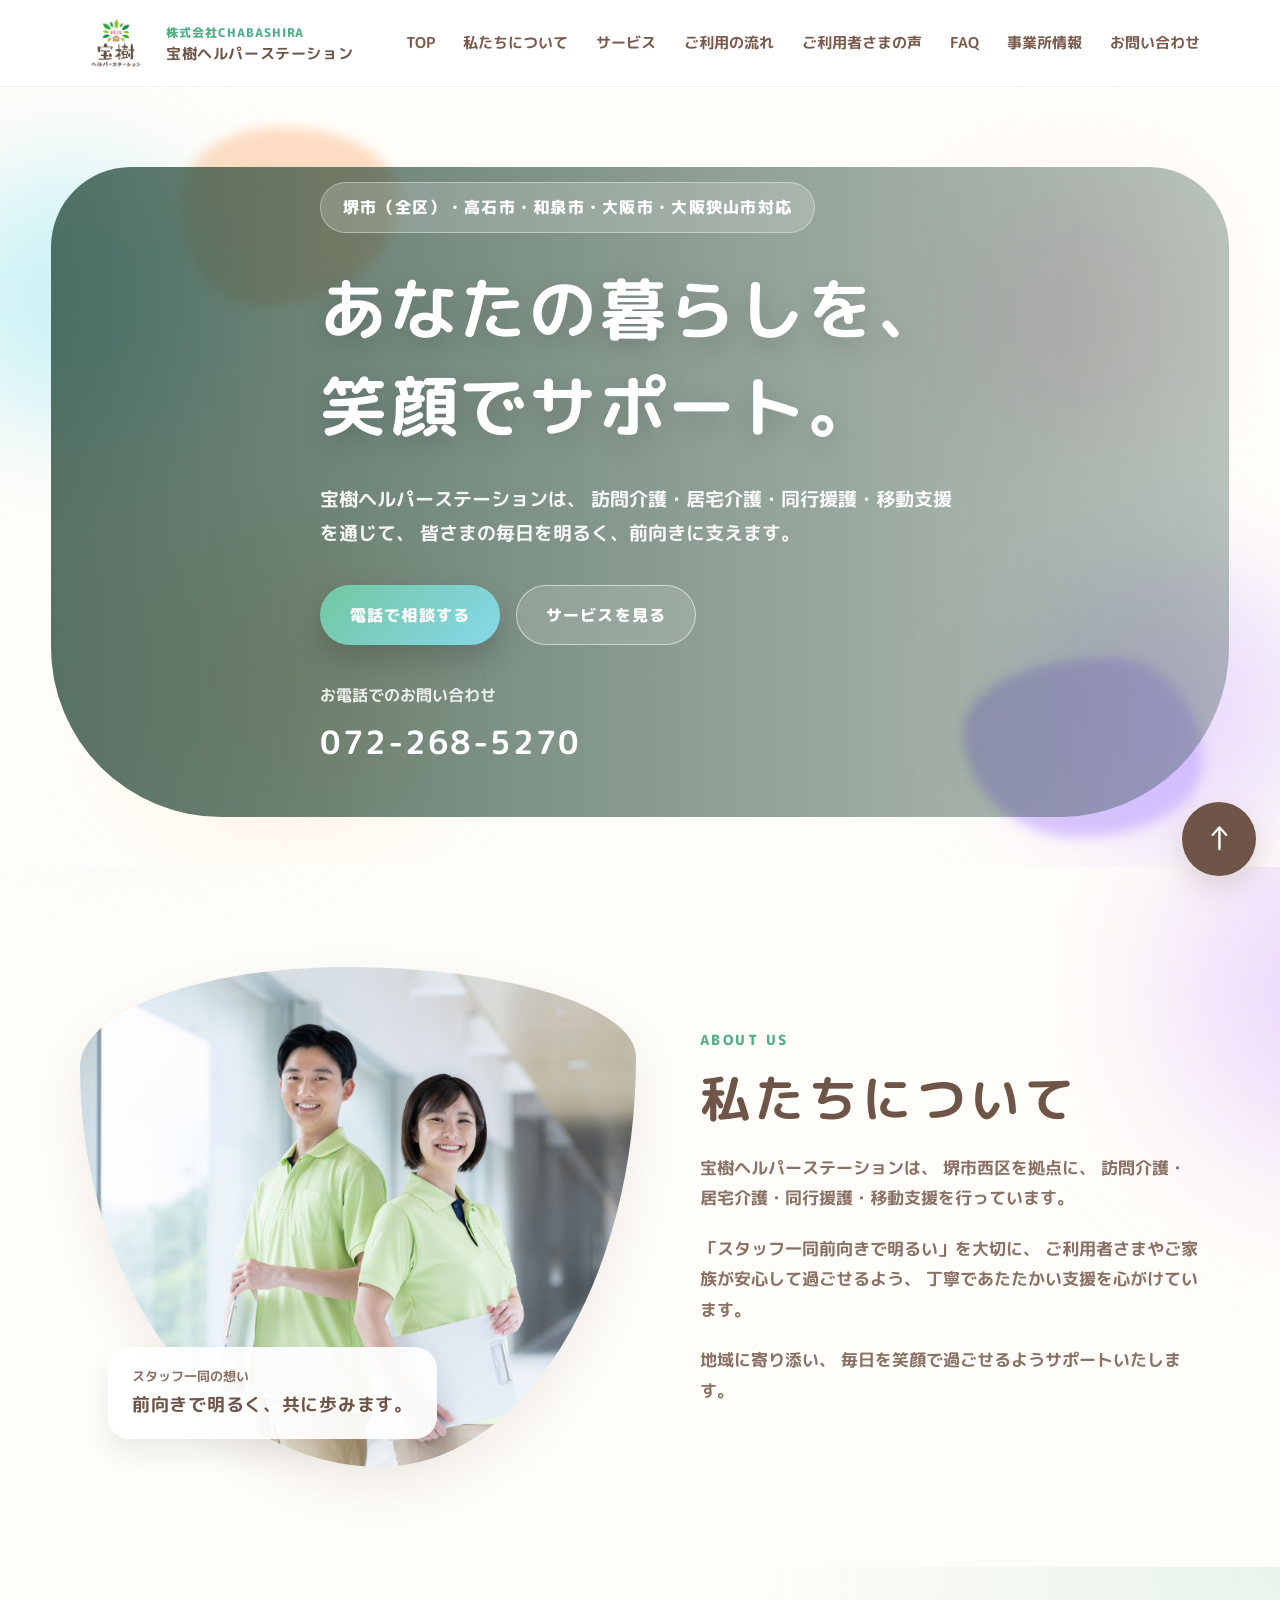
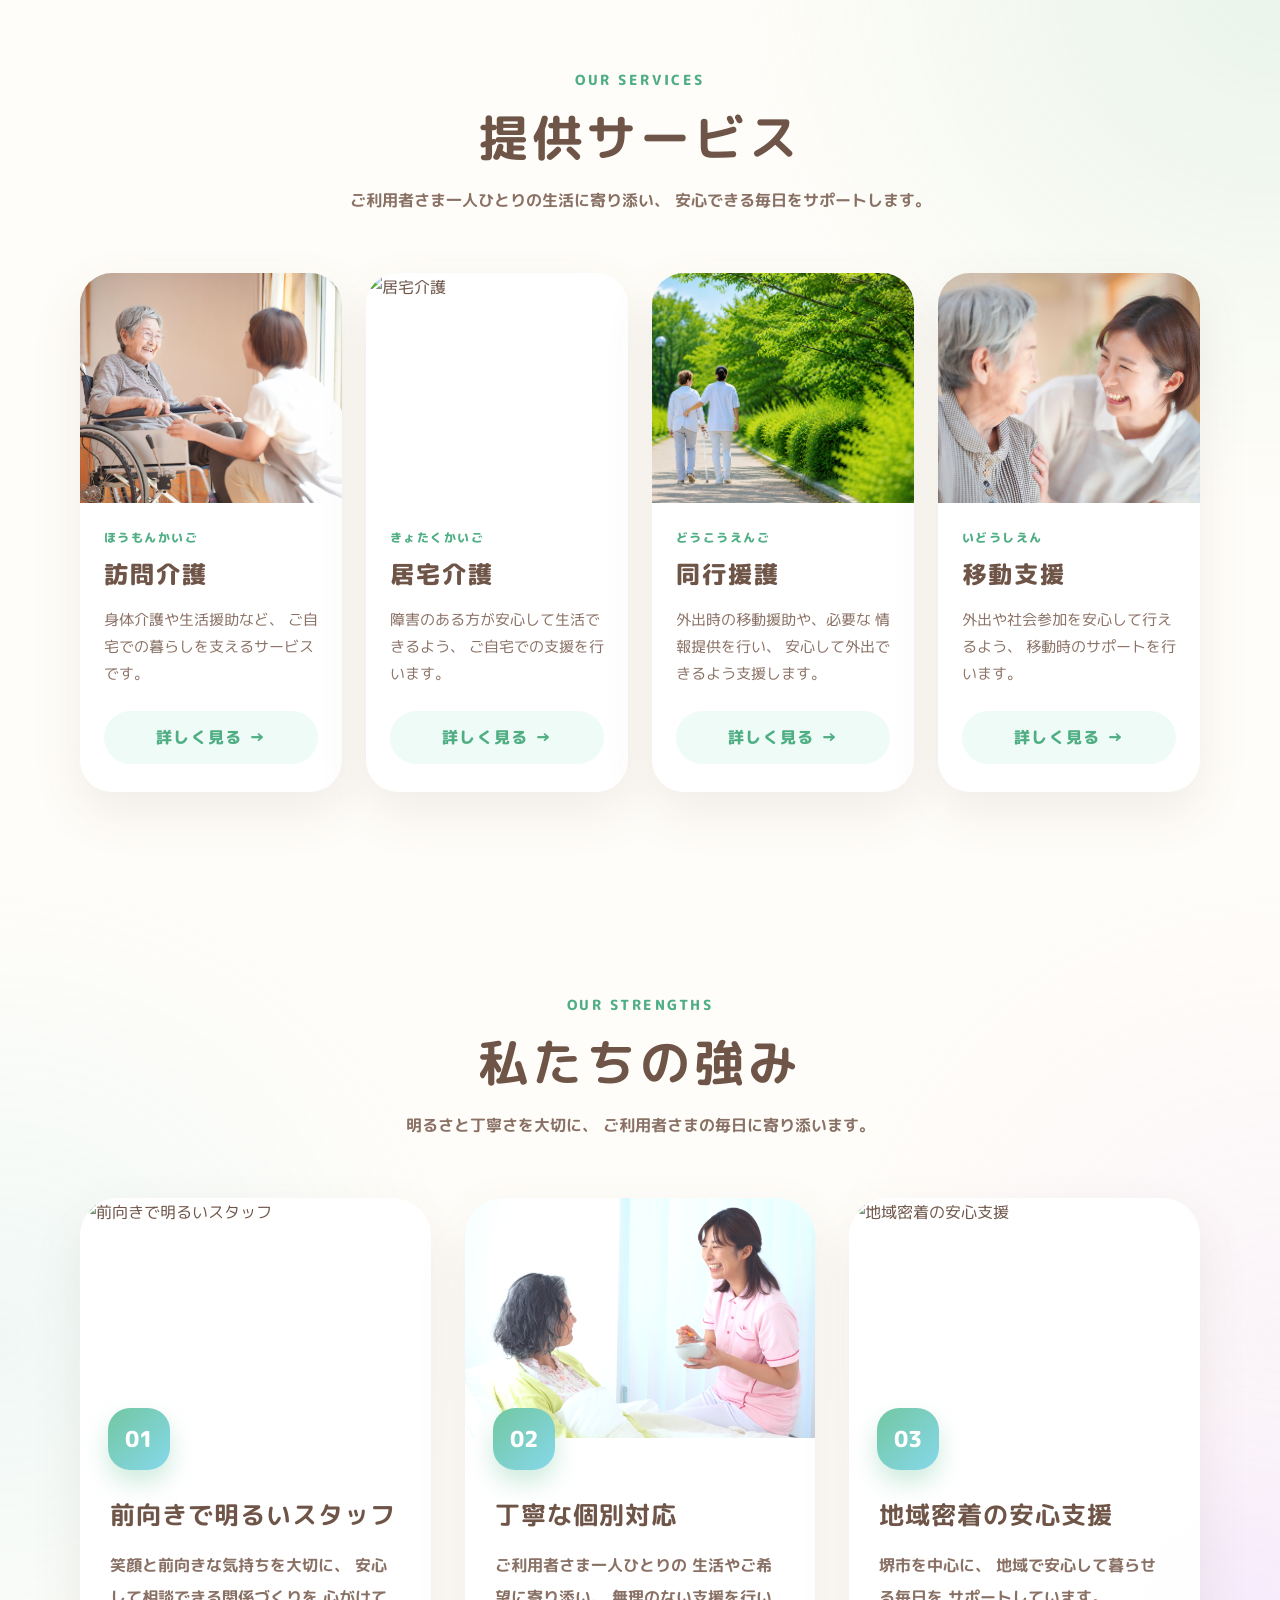
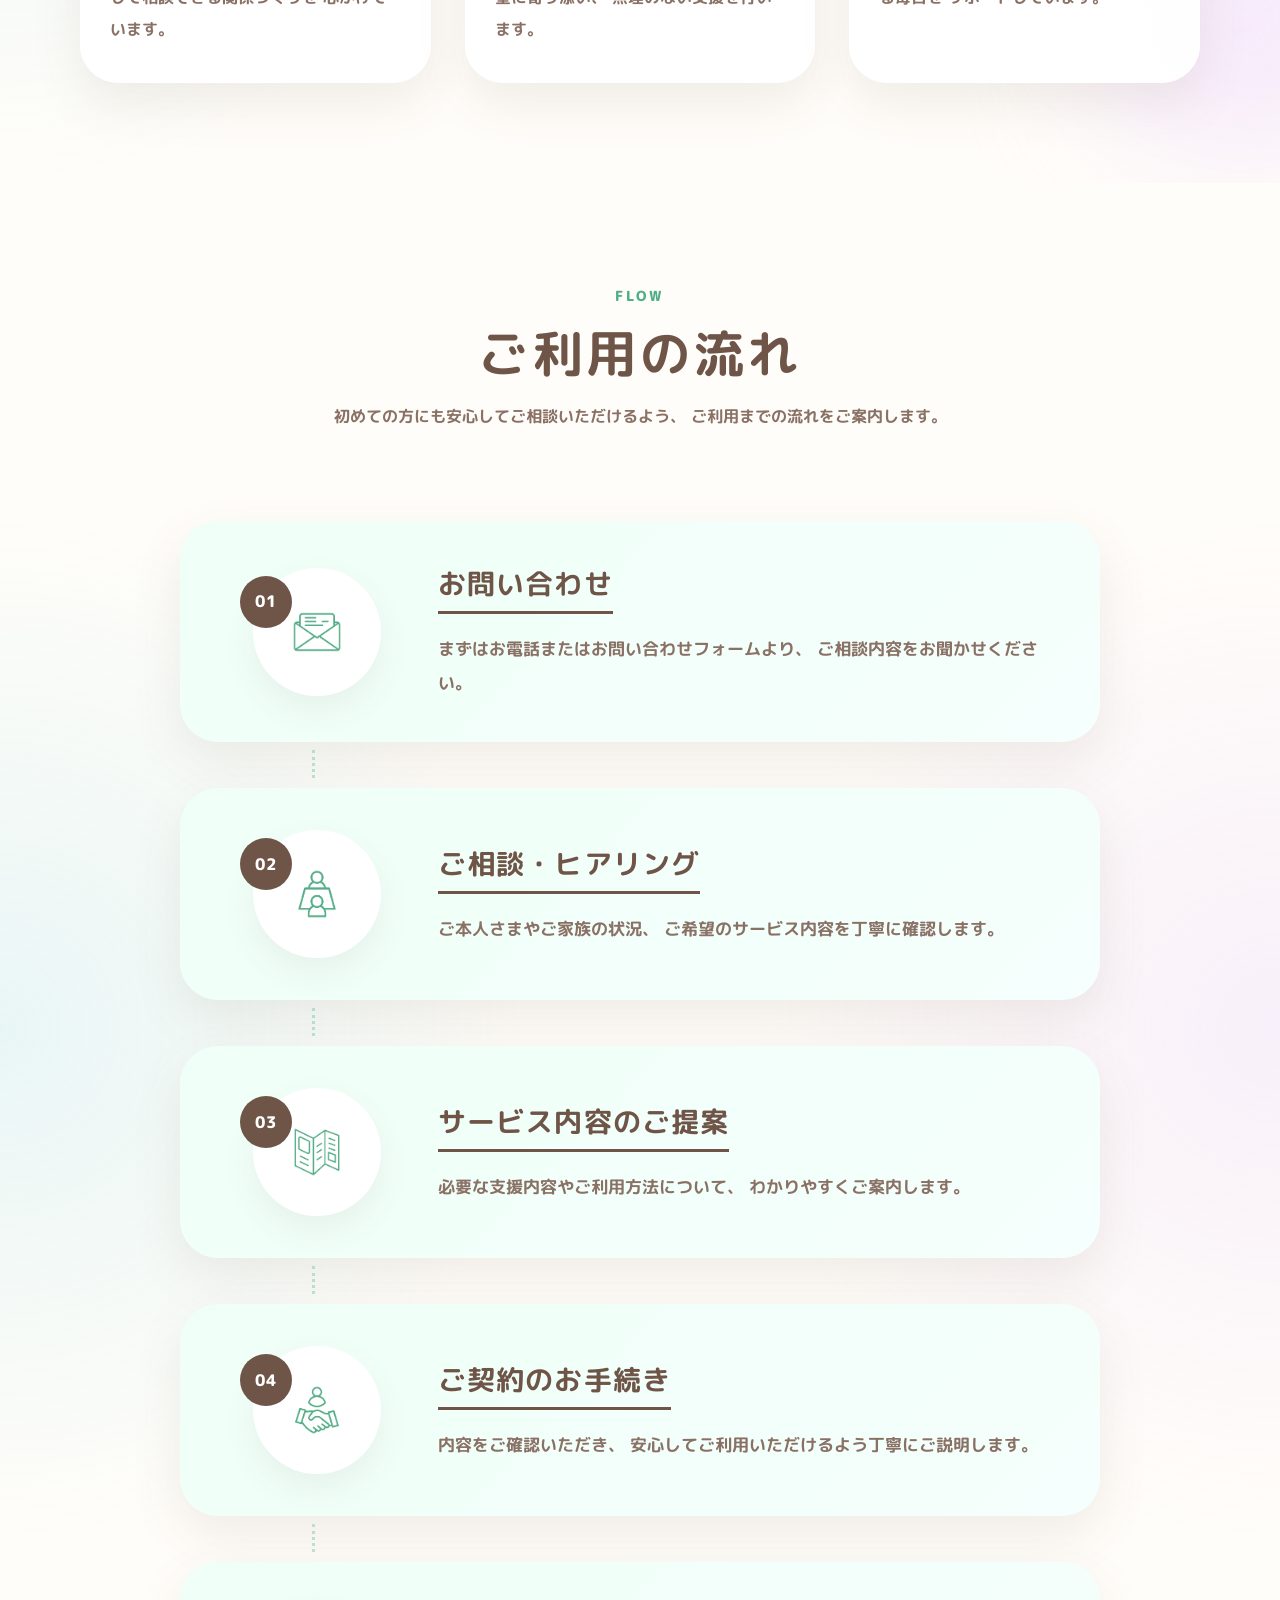
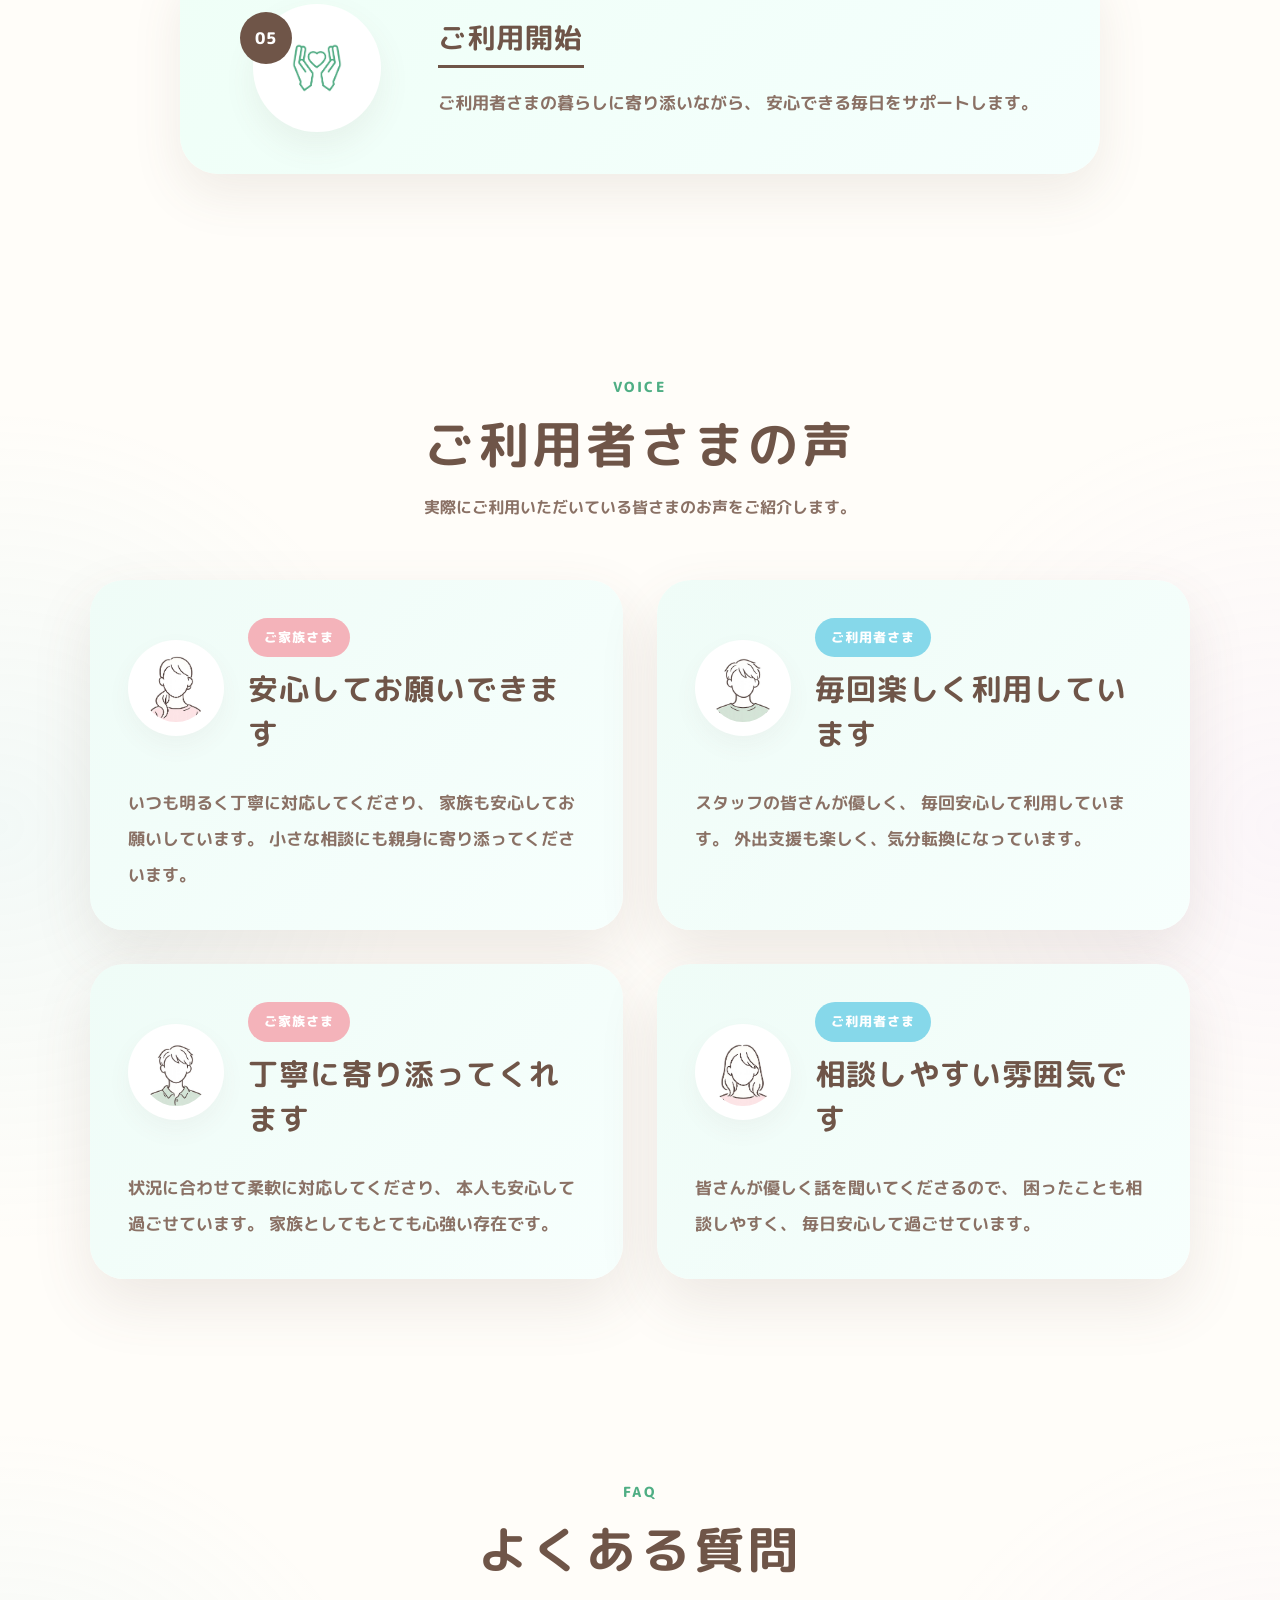
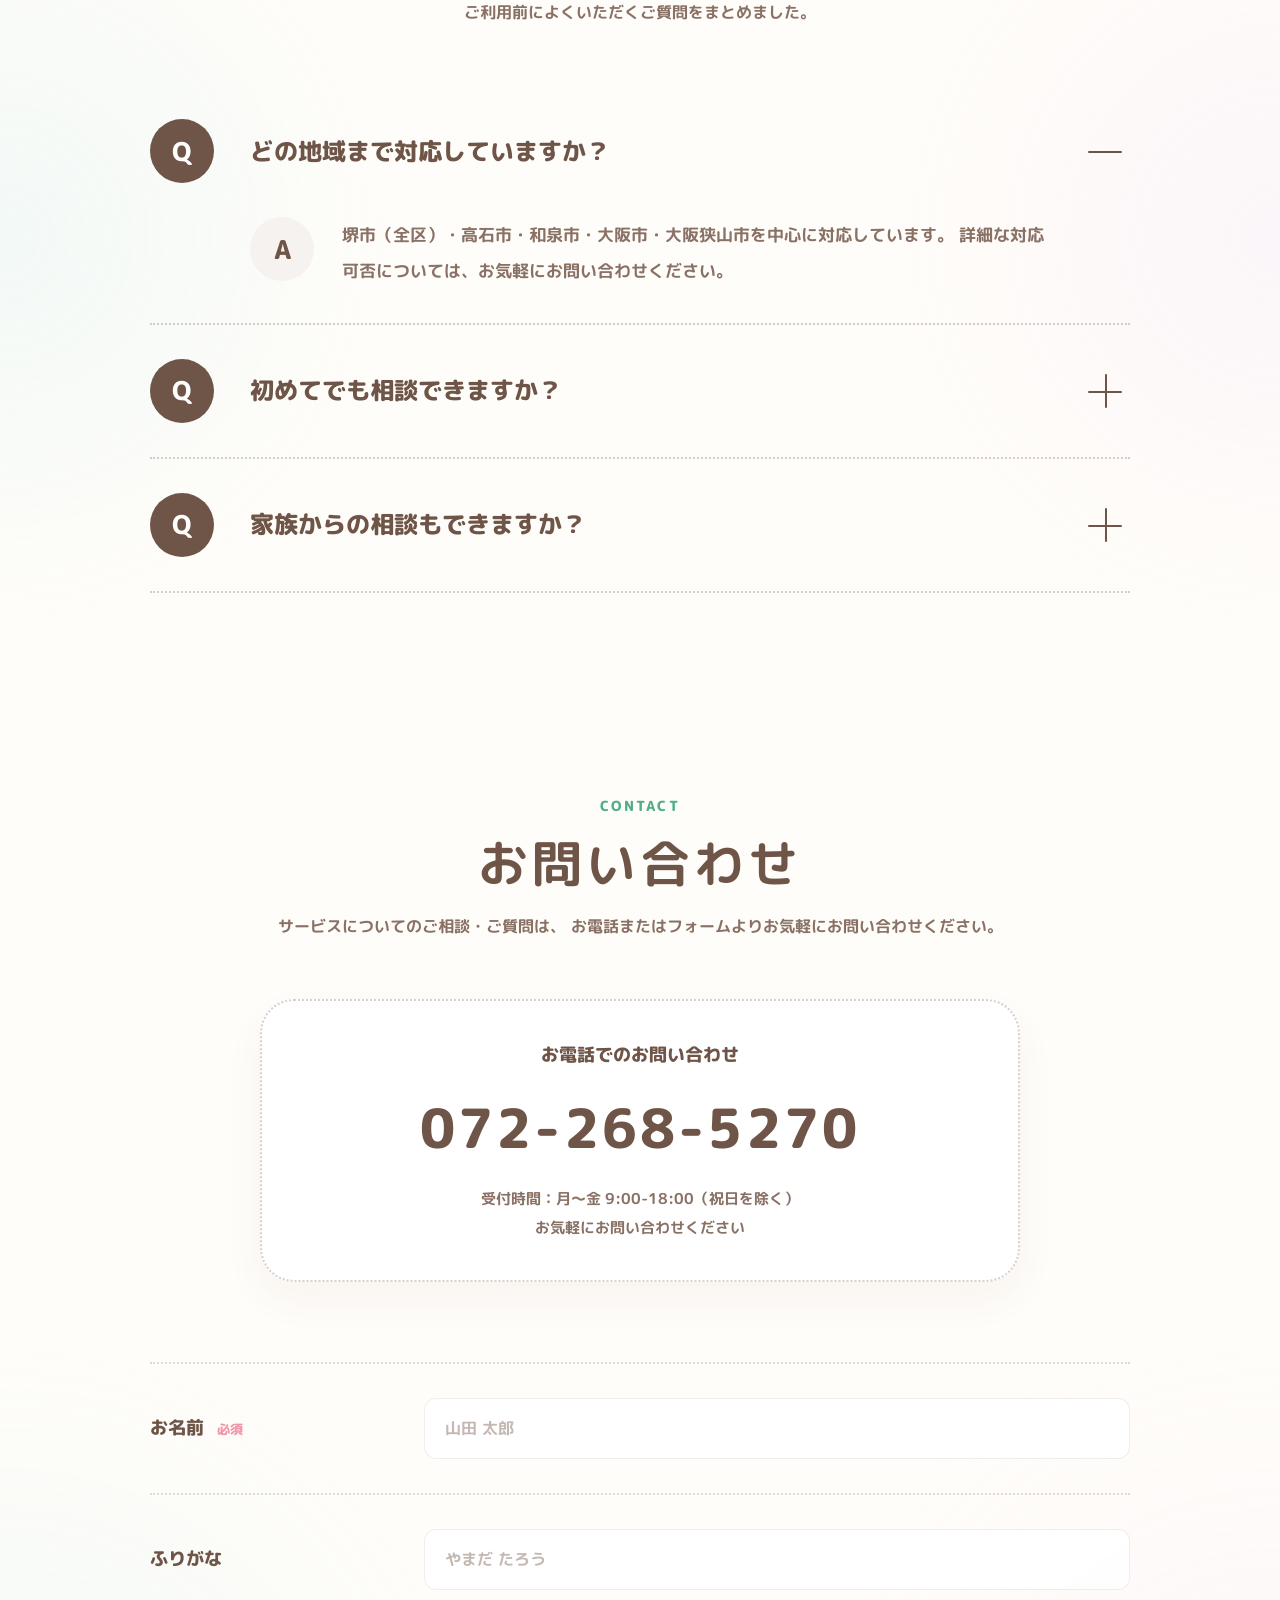
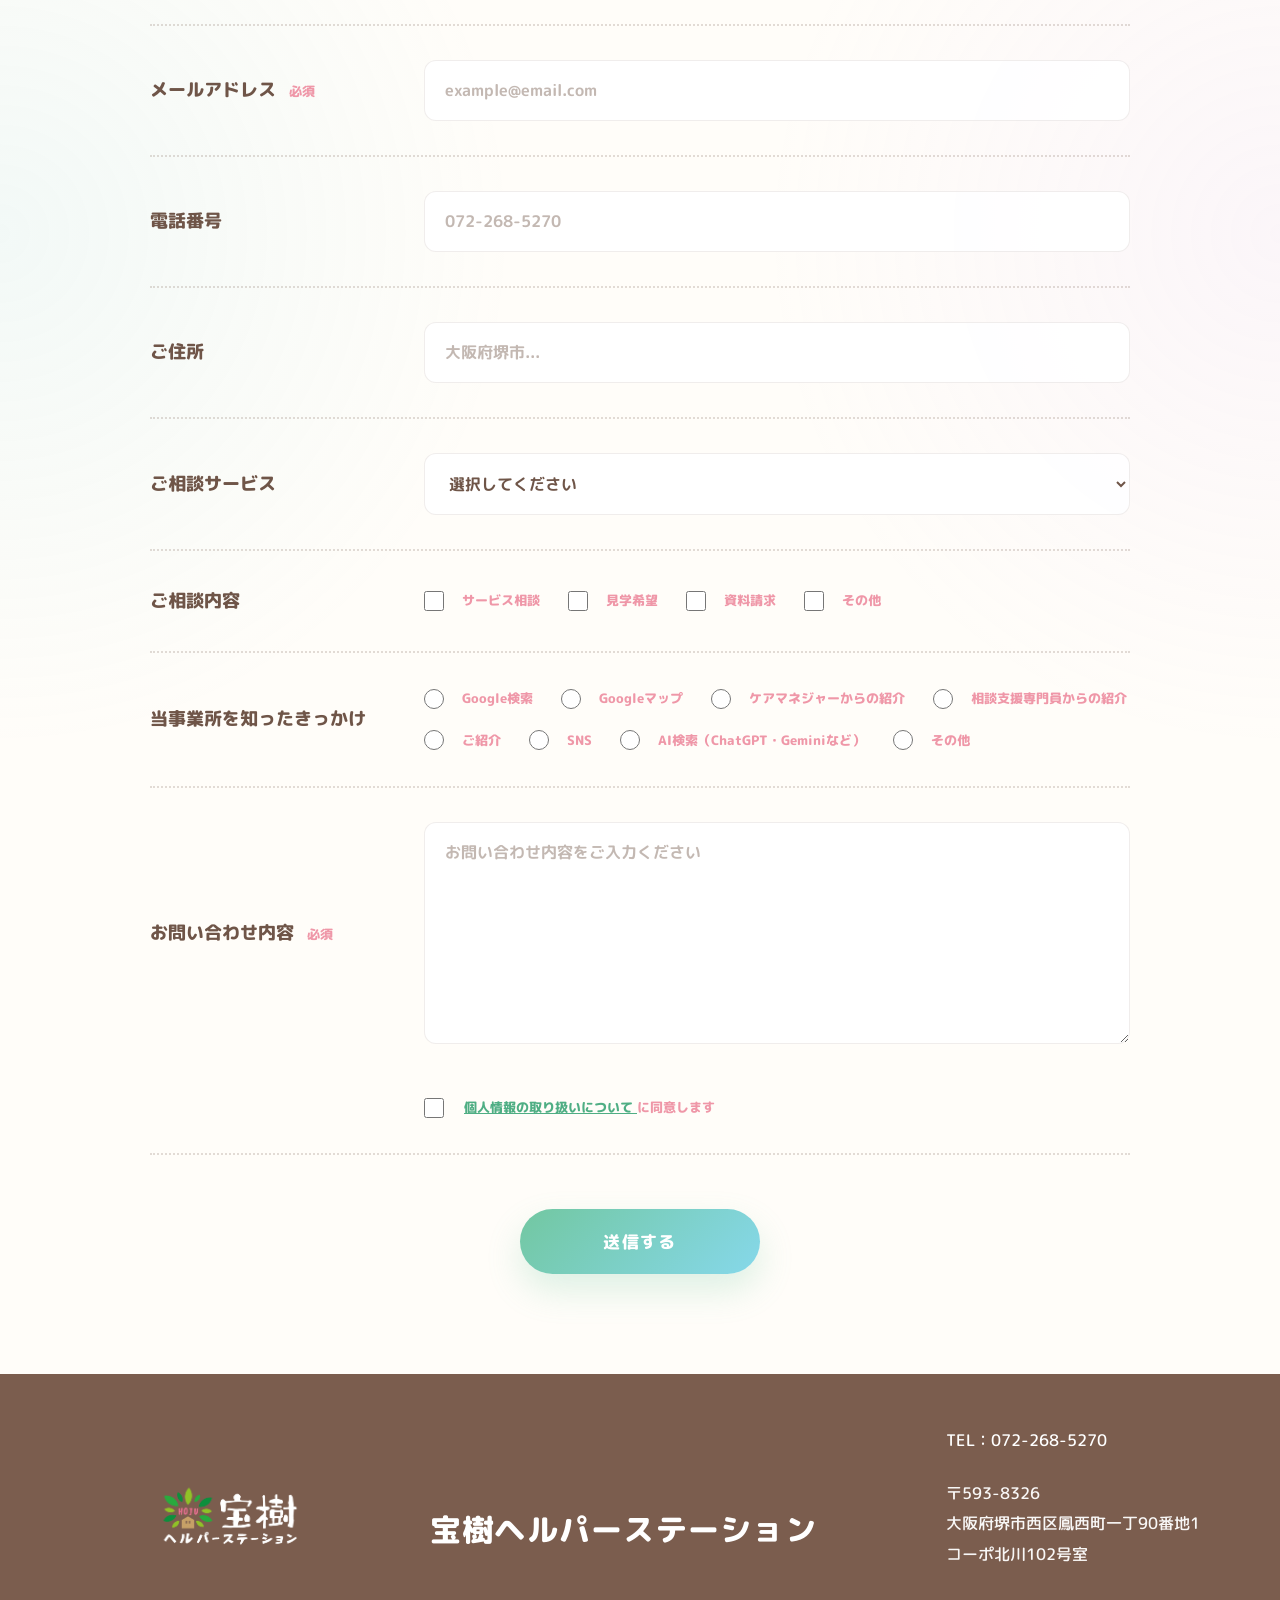
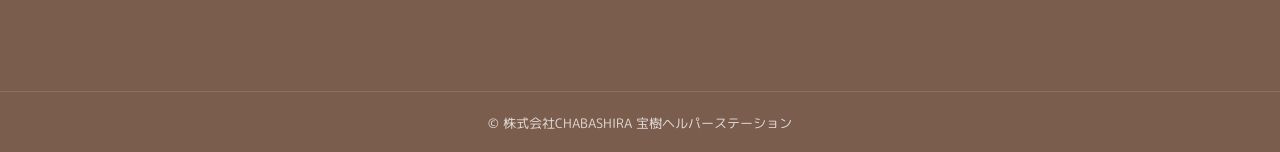
==== commit 0f643e8a: "Update index.html" ====
--- a/index.html
+++ b/index.html
@@ -16,7 +16,7 @@
 
   <meta
     name="description"
-    content="宝樹ヘルパーステーションは堺市西区を拠点に、堺市・高石市・和泉市・大阪市・大阪狭山市で訪問介護・居宅介護・同行援護・移動支援を提供しています。お気軽にご相談ください。"
+    content="宝樹ヘルパーステーションは堺市西区を拠点に、堺市（全区）・高石市・和泉市・大阪市・大阪狭山市で訪問介護・居宅介護・同行援護・移動支援を提供しています。お気軽にご相談ください。"
   >
 
   <meta property="og:type" content="website">
@@ -71,7 +71,7 @@
     "addressCountry": "JP"
   },
   "areaServed": [
-    "堺市",
+    "堺市（全区）",
     "高石市",
     "和泉市",
     "大阪市",
@@ -96,7 +96,7 @@
       "name": "どの地域まで対応していますか？",
       "acceptedAnswer": {
         "@type": "Answer",
-        "text": "堺市・高石市・和泉市・大阪市・大阪狭山市を中心に対応しています。詳細な対応可否についてはお気軽にお問い合わせください。"
+        "text": "堺市（全区）・高石市・和泉市・大阪市・大阪狭山市を中心に対応しています。詳細な対応可否についてはお気軽にお問い合わせください。"
       }
     },
     {
@@ -219,7 +219,7 @@
   <div class="container hero-content fade-hero-text">
 
     <p class="hero-label">
-      堺市・高石市・和泉市・大阪市・大阪狭山市対応
+      堺市（全区）・高石市・和泉市・大阪市・大阪狭山市対応
     </p>
 
     <h1>
@@ -880,7 +880,7 @@
         <div class="faq-answer">
           <span class="faq-a">A</span>
           <p>
-            堺市・高石市・和泉市・大阪市・大阪狭山市を中心に対応しています。
+            堺市（全区）・高石市・和泉市・大阪市・大阪狭山市を中心に対応しています。
             詳細な対応可否については、お気軽にお問い合わせください。
           </p>
         </div>
@@ -898,22 +898,6 @@
           <p>
             はい、初めての方もご相談いただけます。
             サービス内容やご利用までの流れを丁寧にご案内します。
-          </p>
-        </div>
-      </details>
-
-      <details class="faq-item">
-        <summary>
-          <span class="faq-q">Q</span>
-          <span class="faq-title">どのようなサービスがありますか？</span>
-          <span class="faq-icon"></span>
-        </summary>
-
-        <div class="faq-answer">
-          <span class="faq-a">A</span>
-          <p>
-            訪問介護・居宅介護・同行援護・移動支援に対応しています。
-            ご利用者さまの状況に合わせて必要な支援をご案内します。
           </p>
         </div>
       </details>
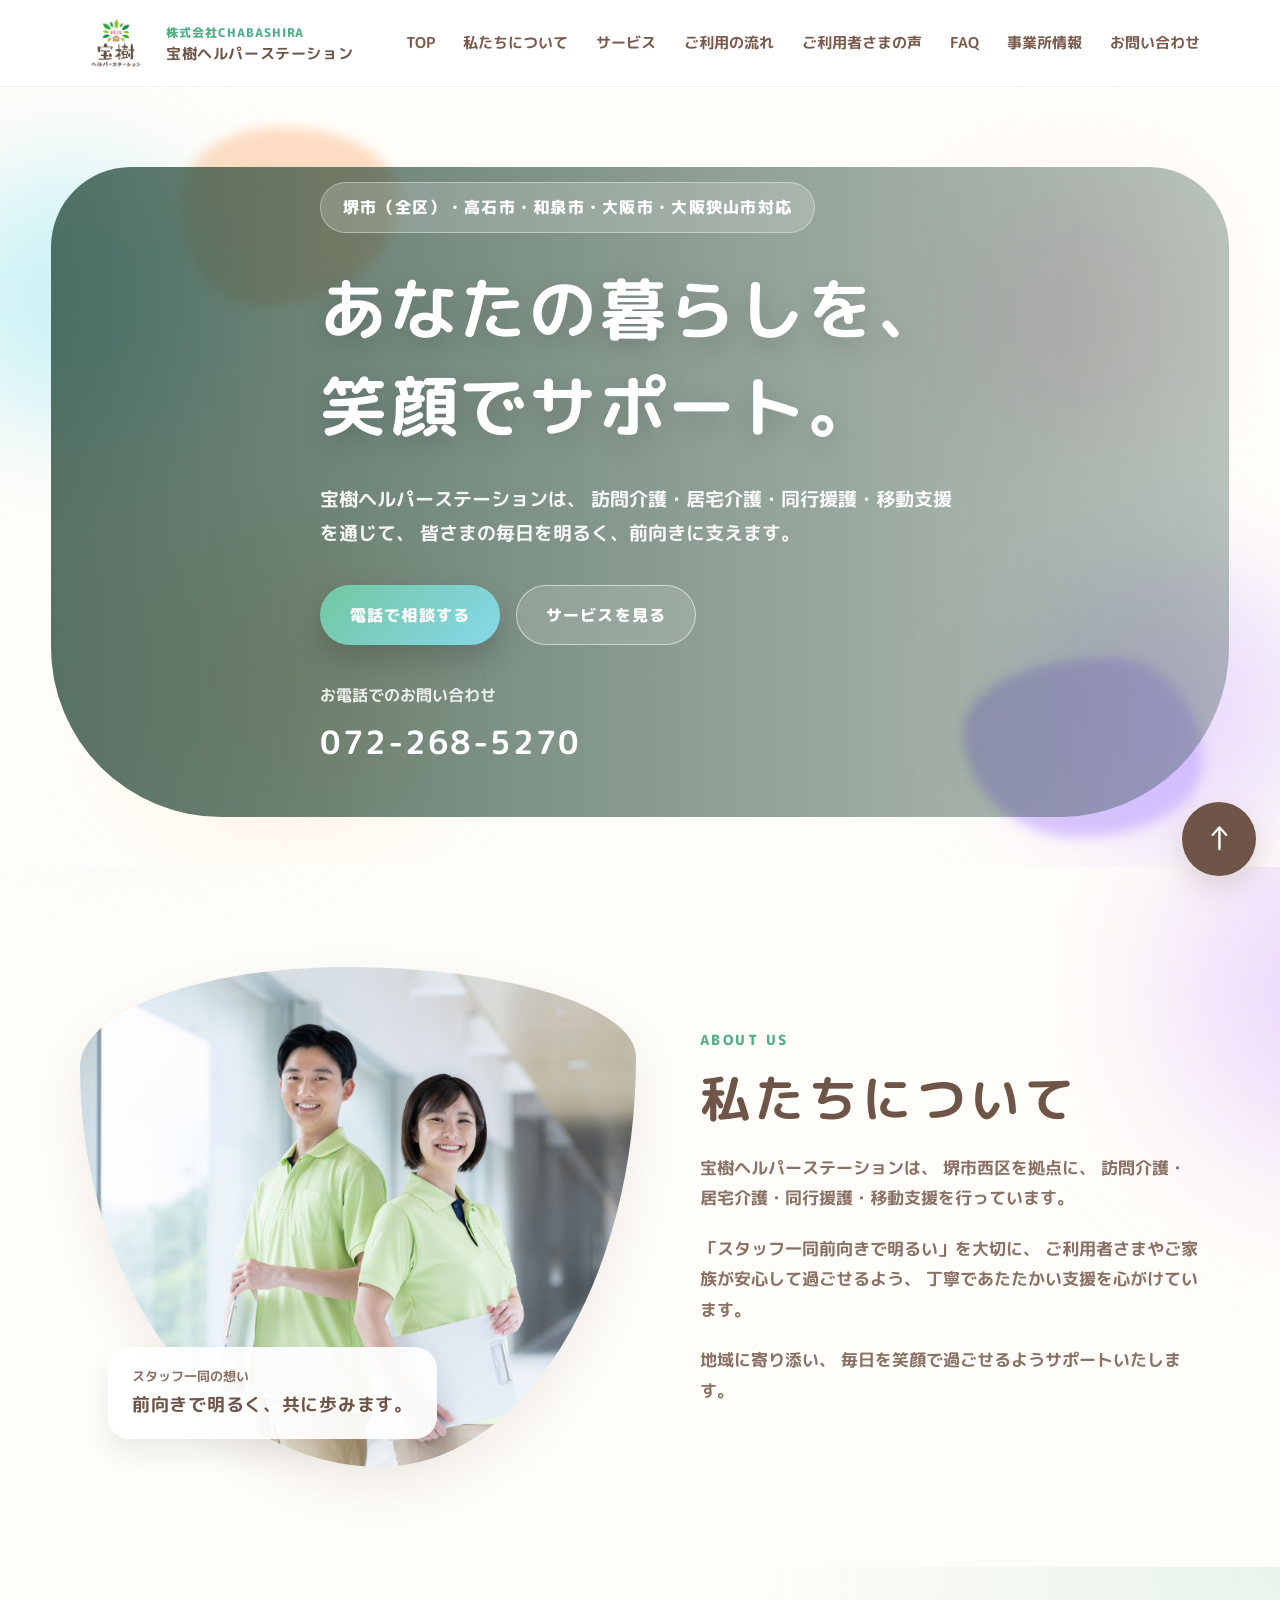
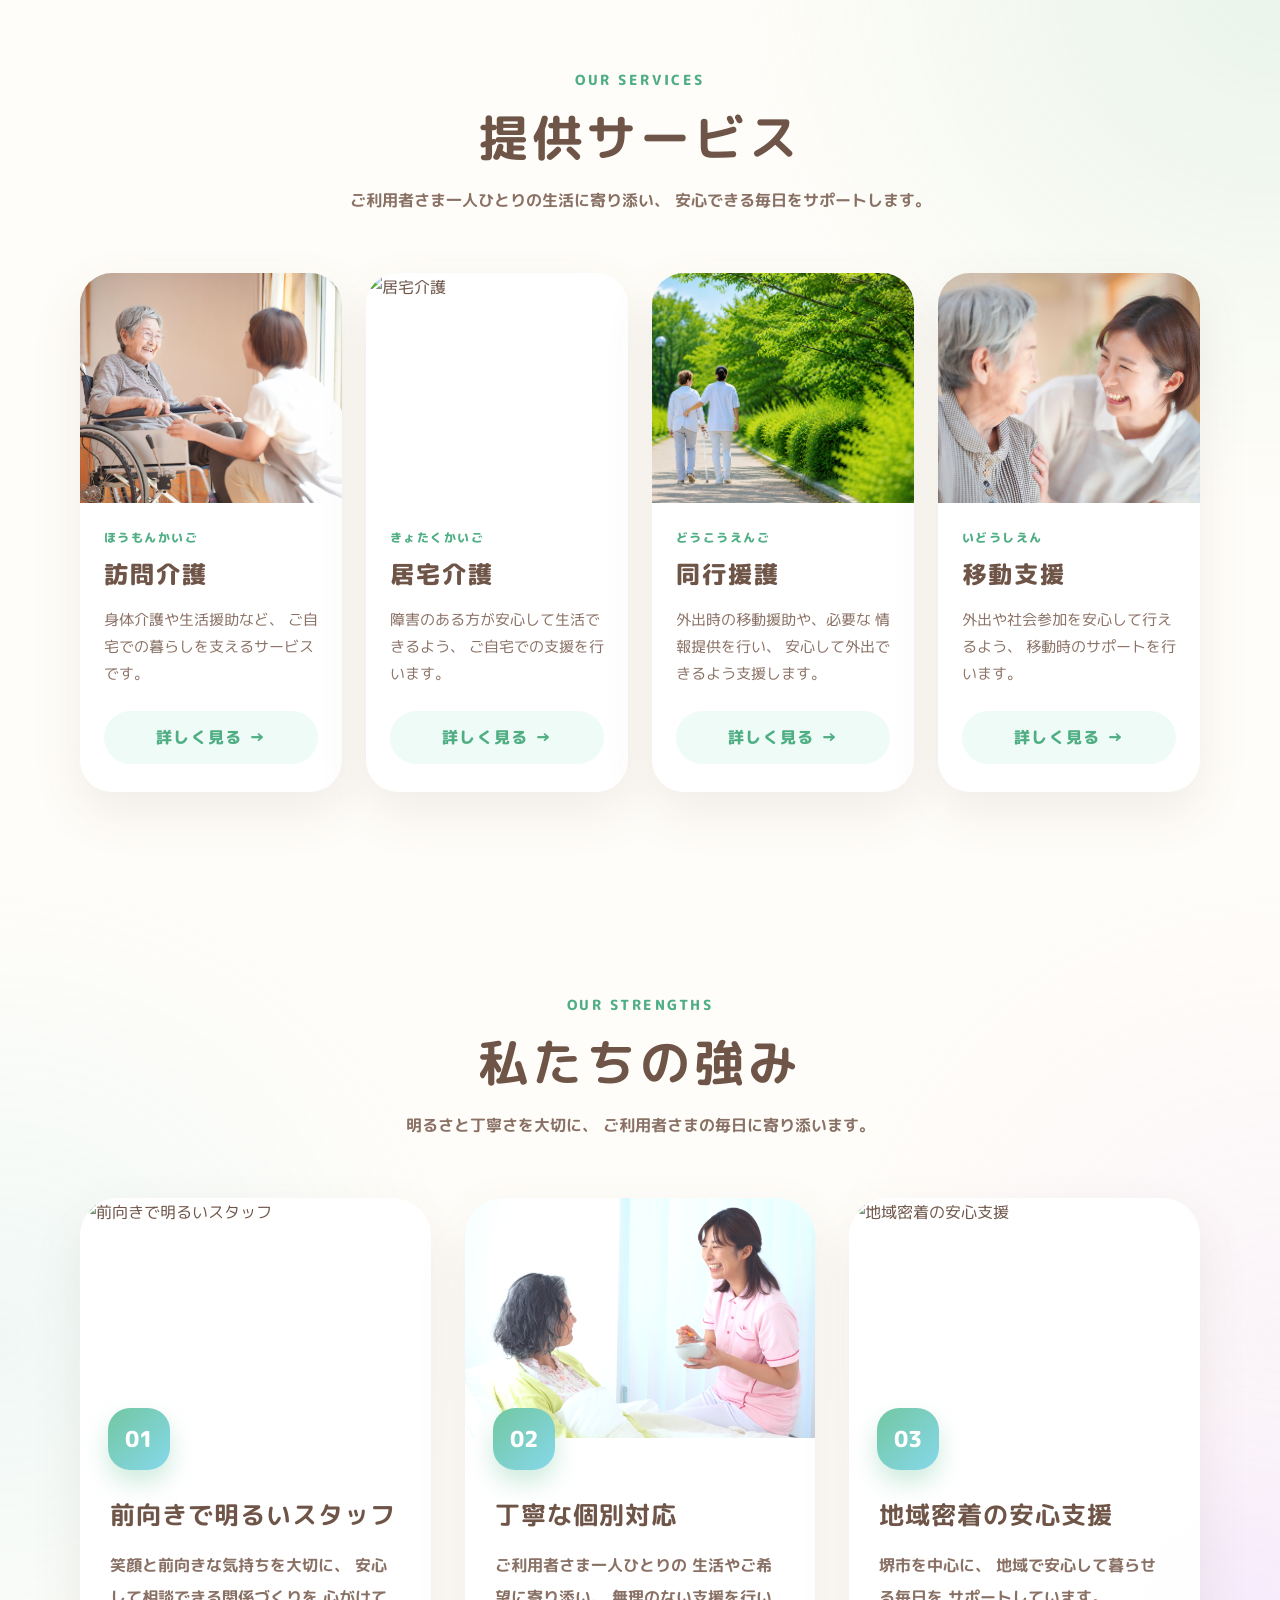
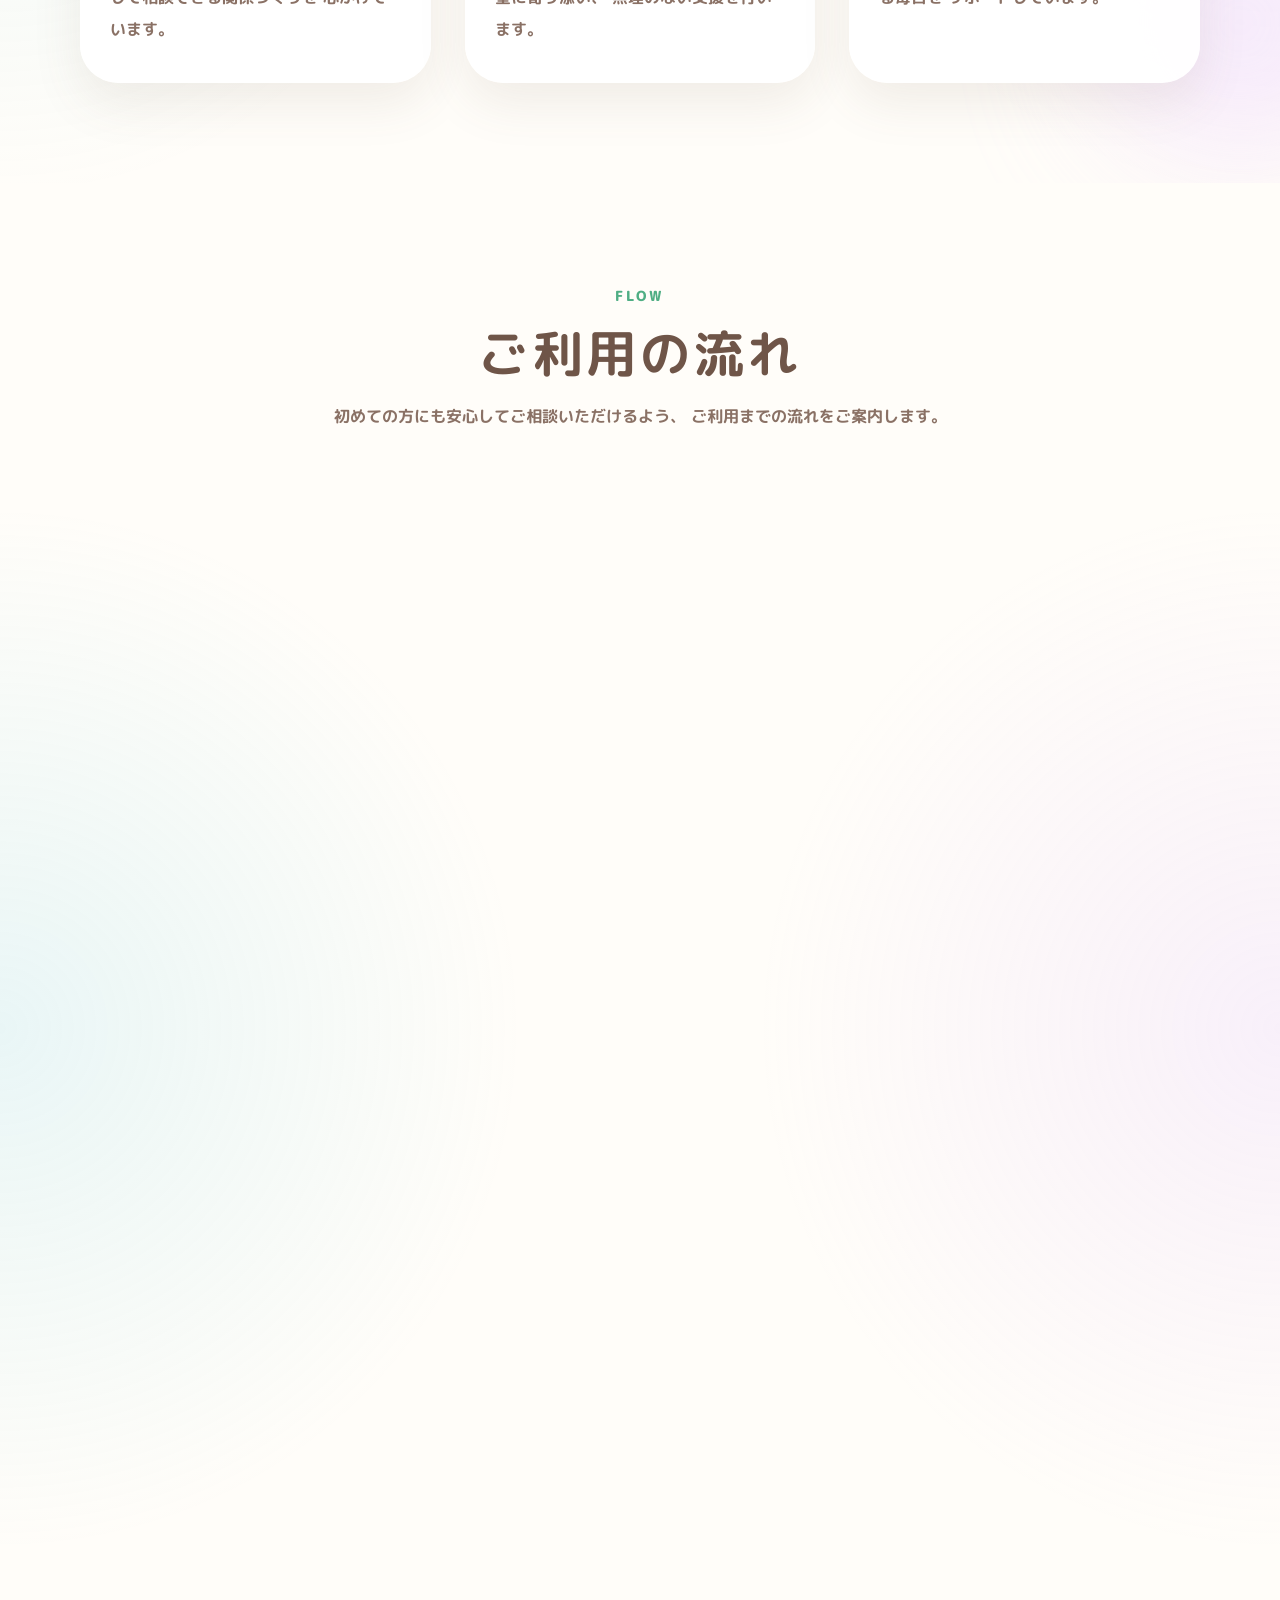
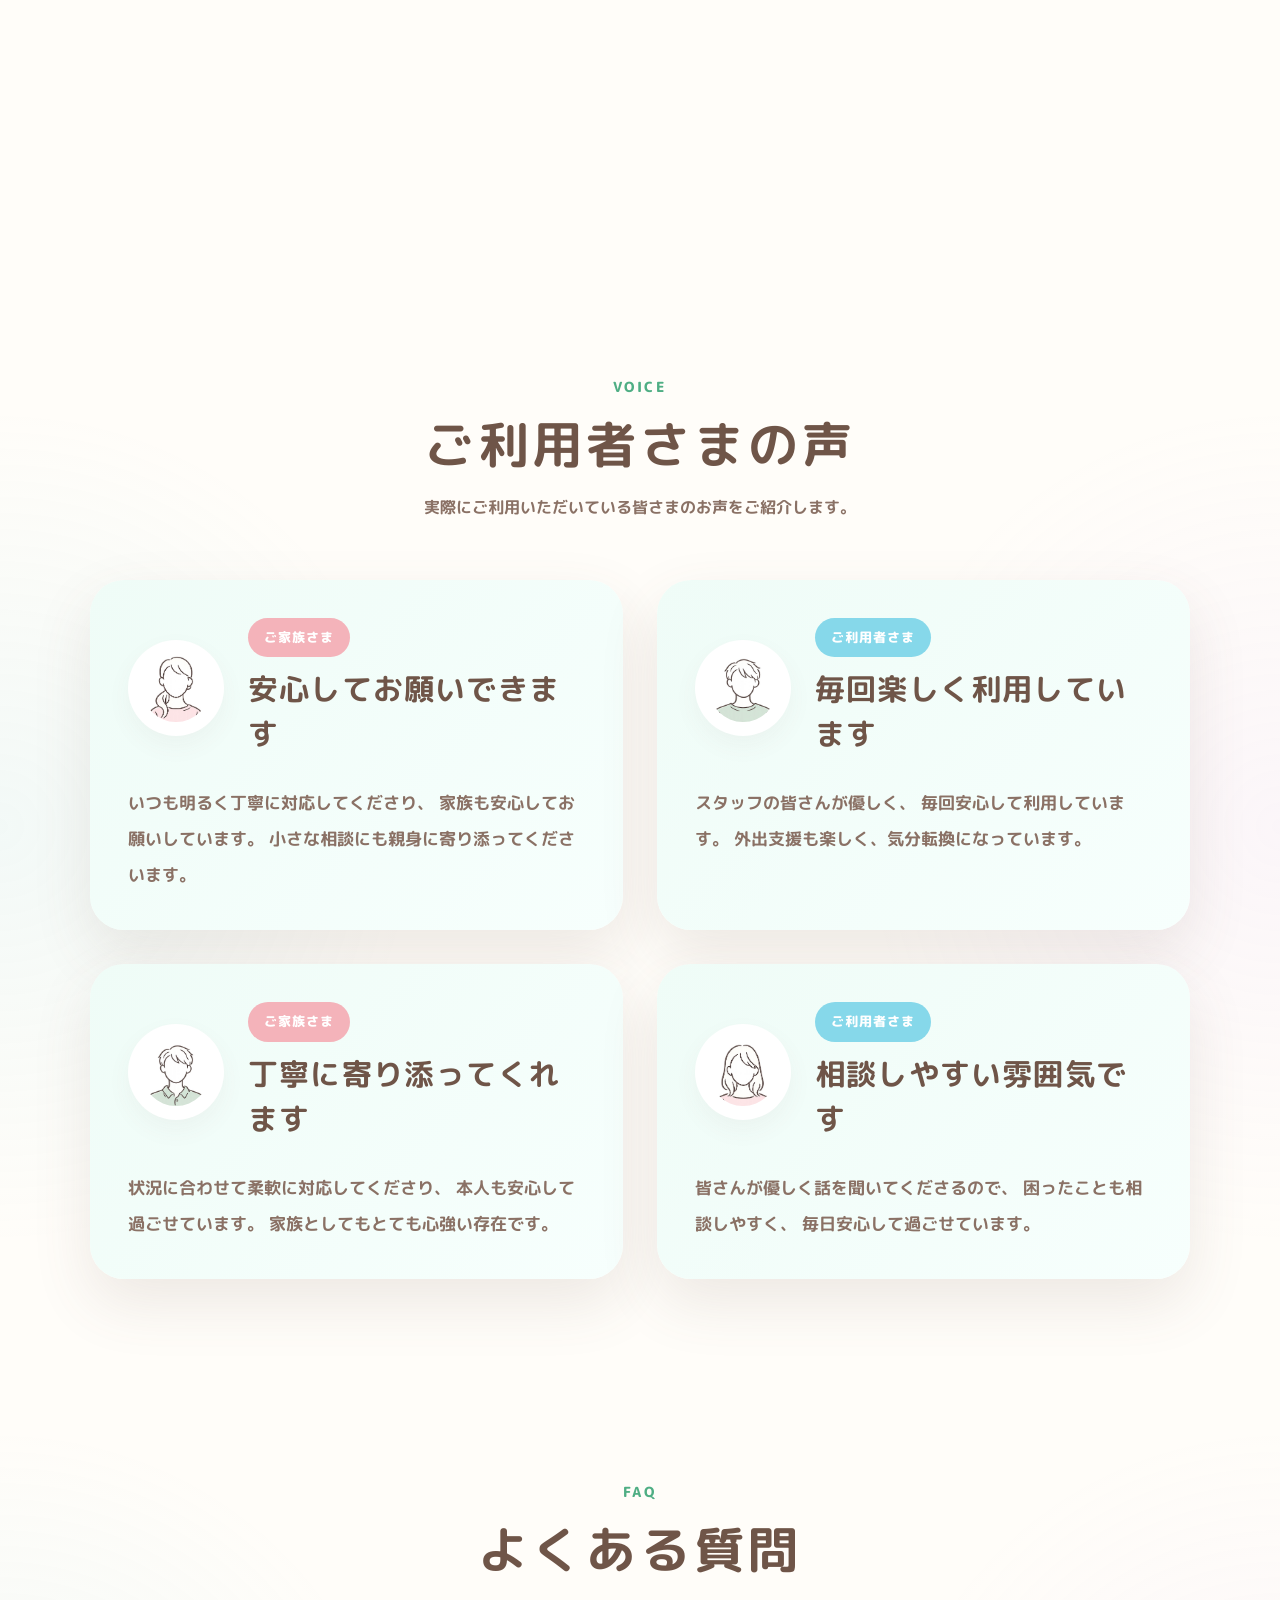
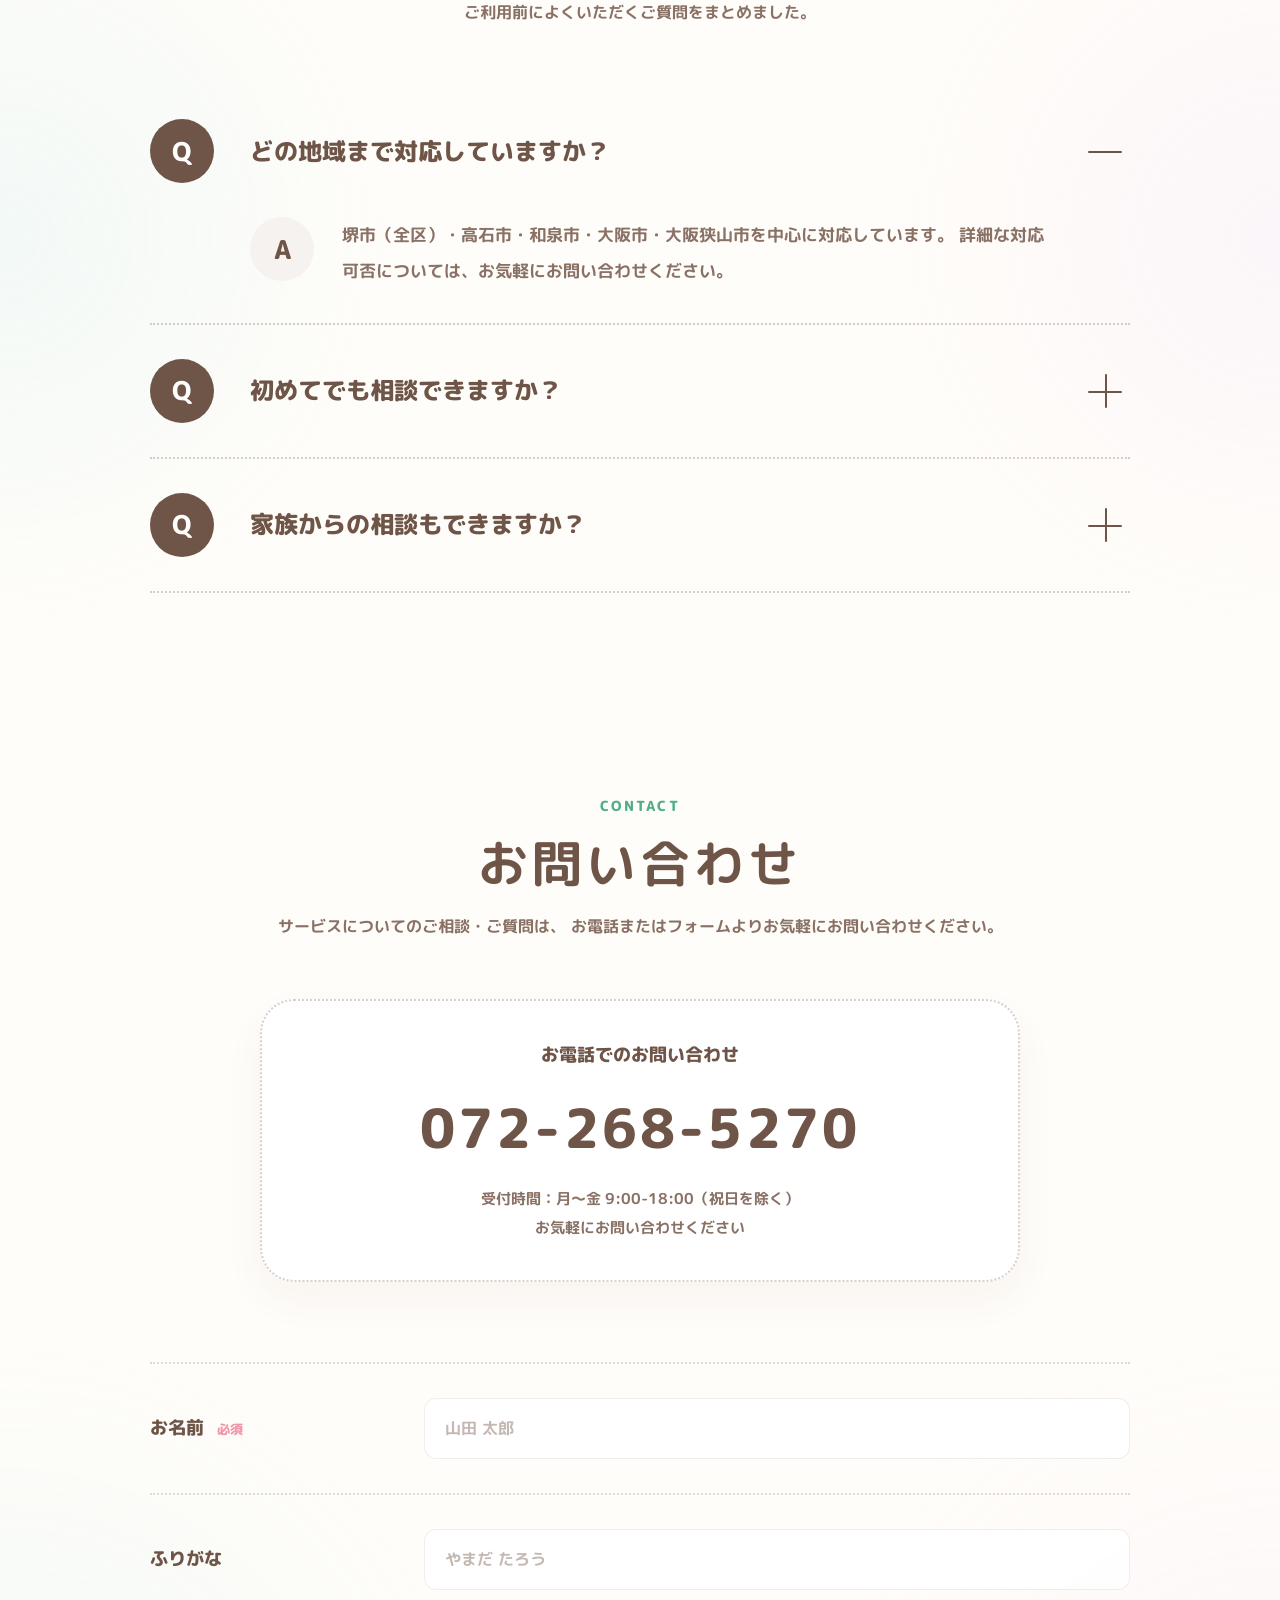
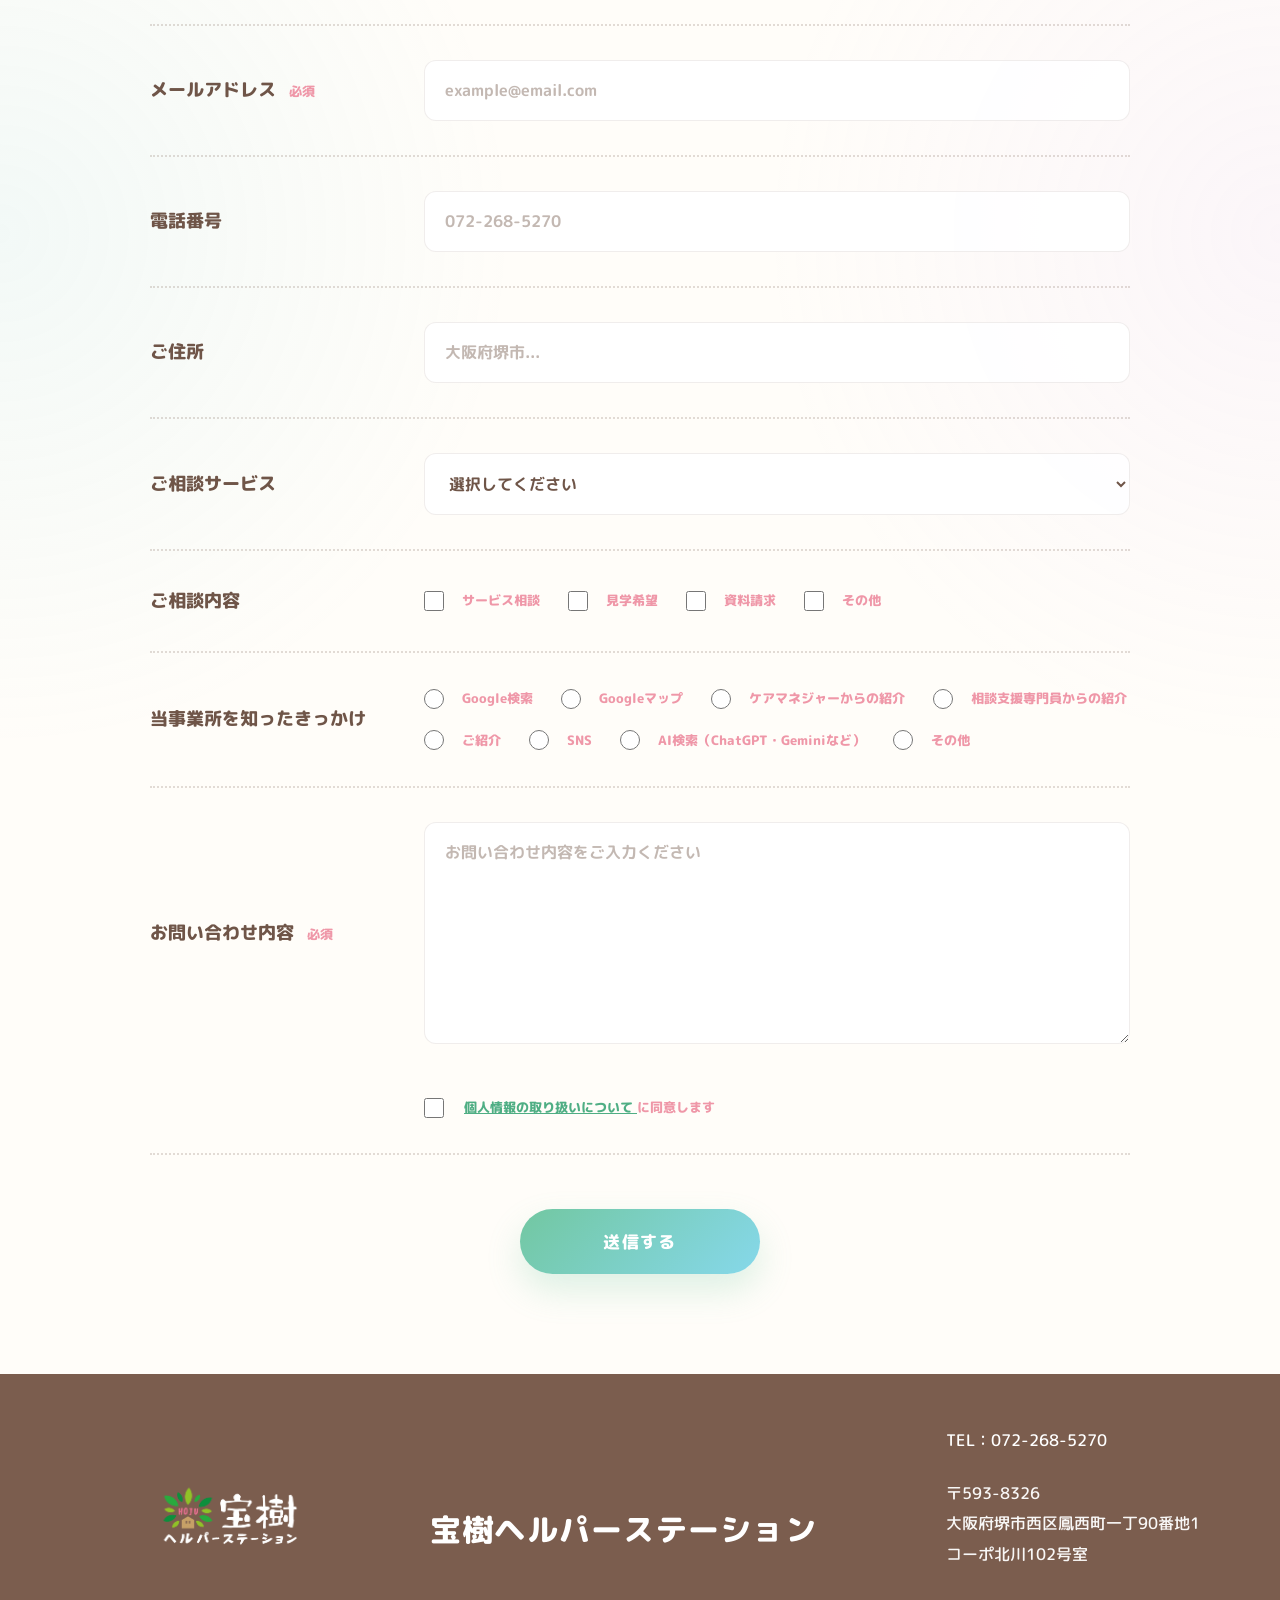
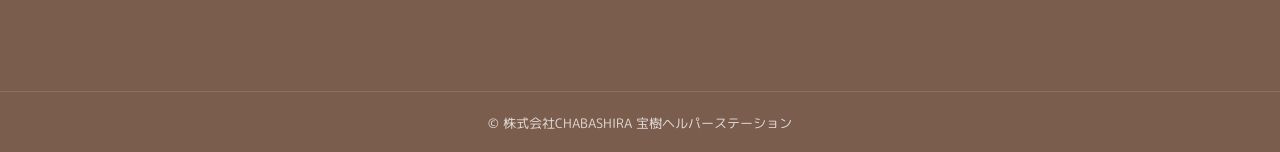
==== commit 472d1527: "Update index.html" ====
--- a/index.html
+++ b/index.html
@@ -32,7 +32,7 @@
   <meta name="twitter:description" content="堺市西区を拠点に、訪問介護・居宅介護・同行援護・移動支援を提供しています。">
   <meta name="twitter:image" content="https://hoju-helper.jp/img/ogp.jpg">
 
-  <link rel="icon" type="image/png" href="img/favicon.png">
+  <link rel="icon" type="image/png" sizes="48x48" href="https://hoju-helper.jp/img/favicon.png">
 
   <link
     rel="stylesheet"
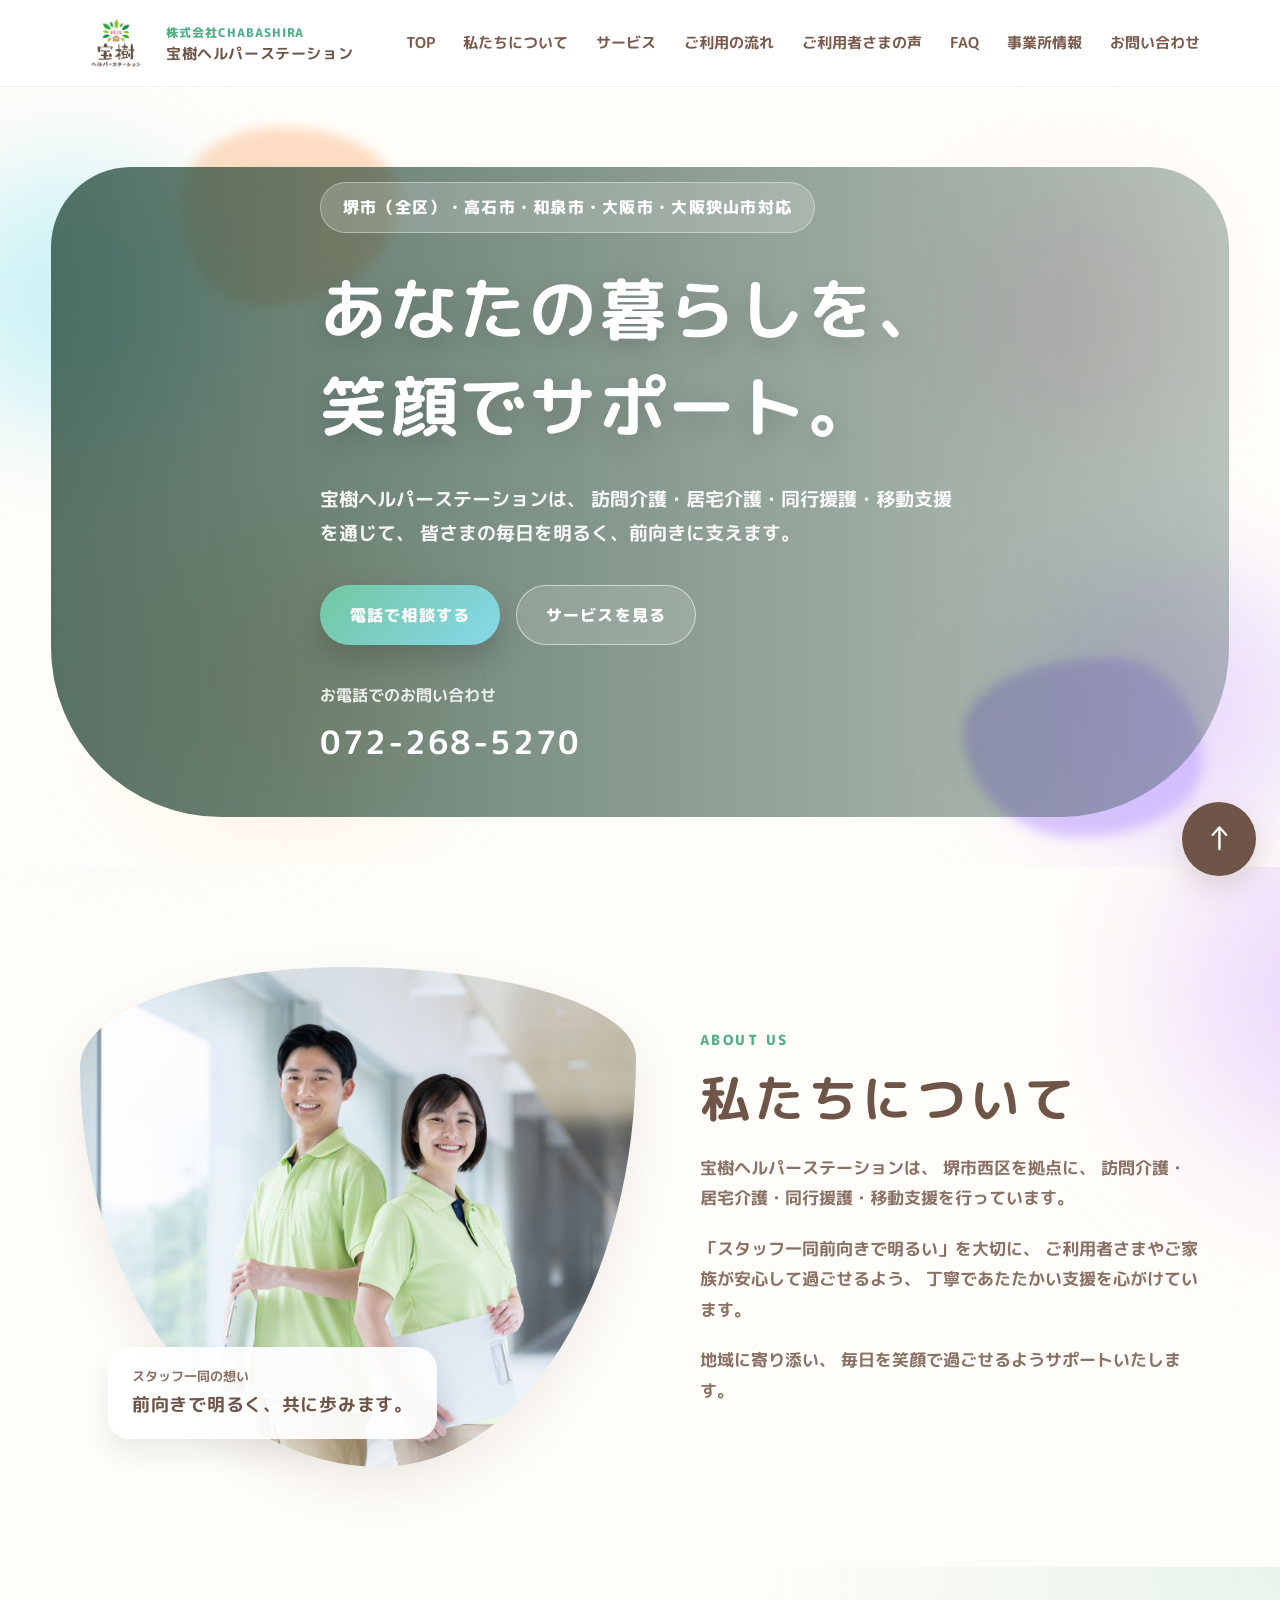
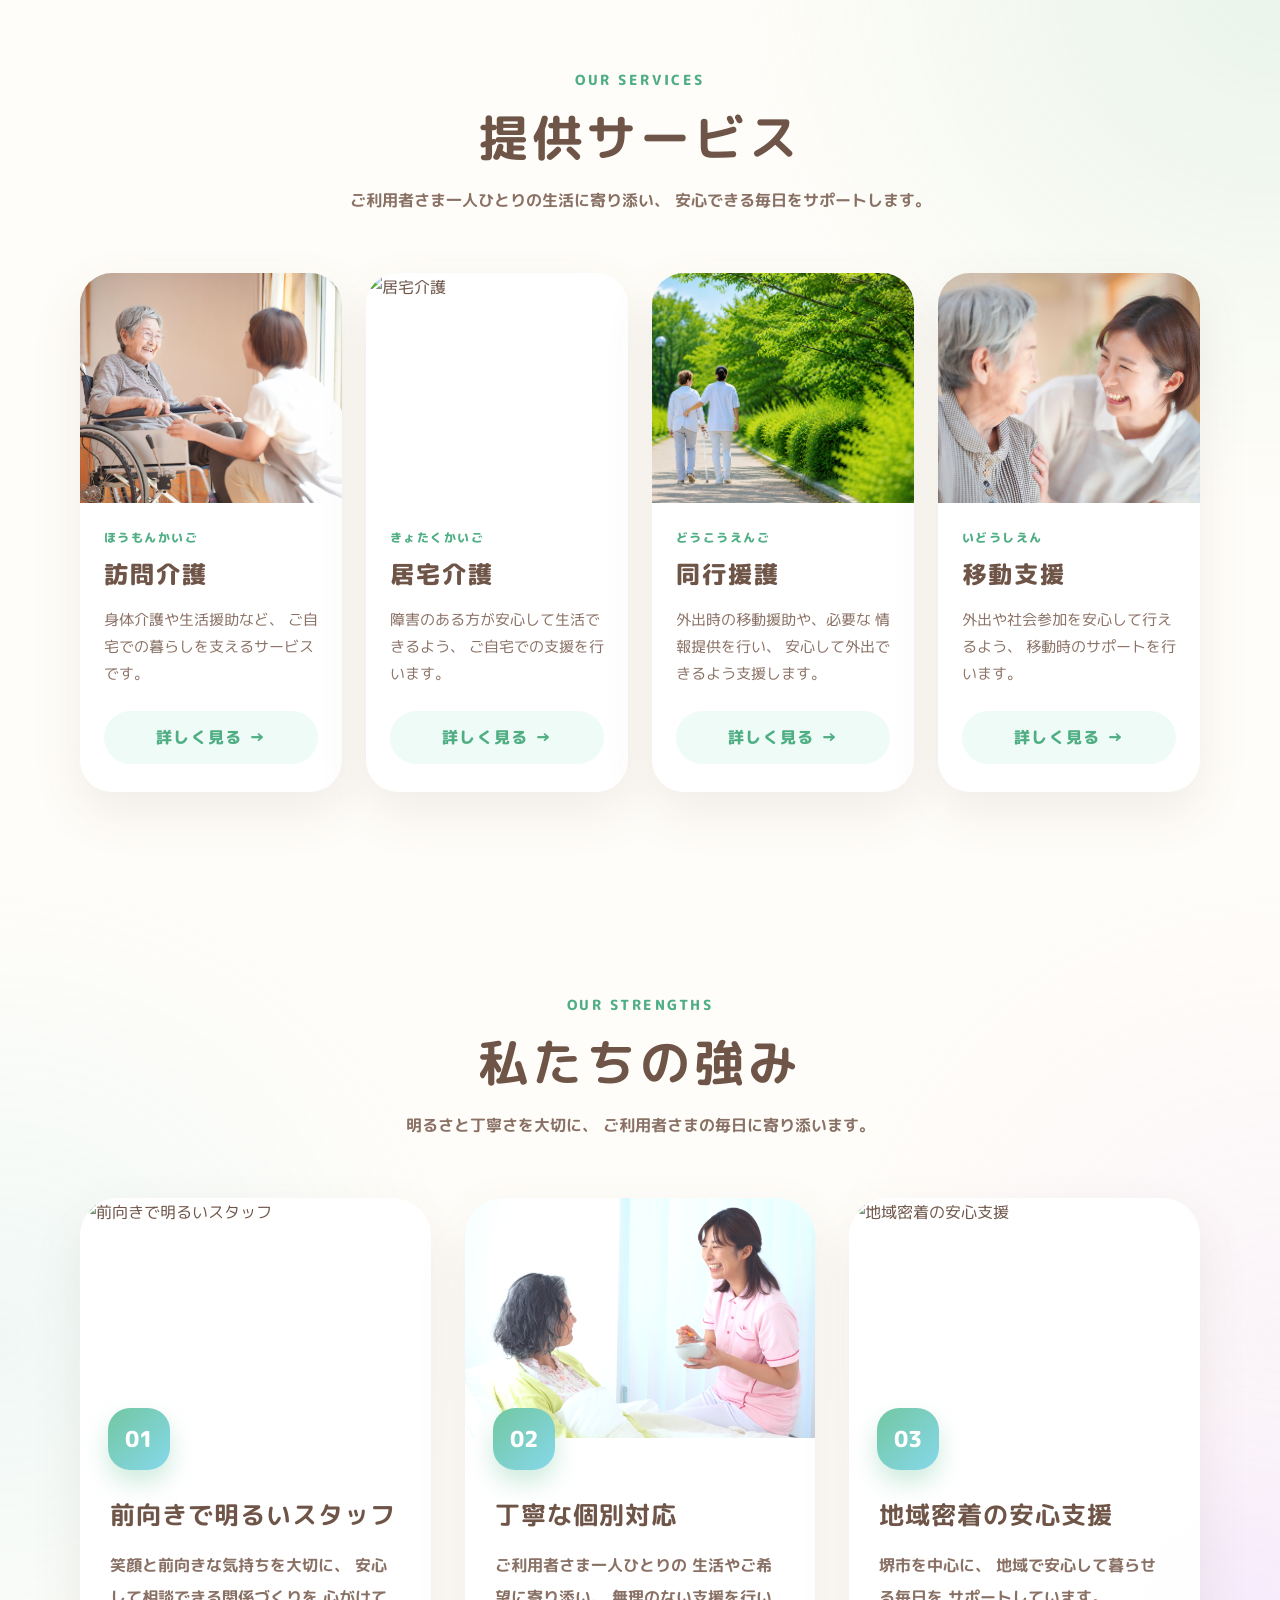
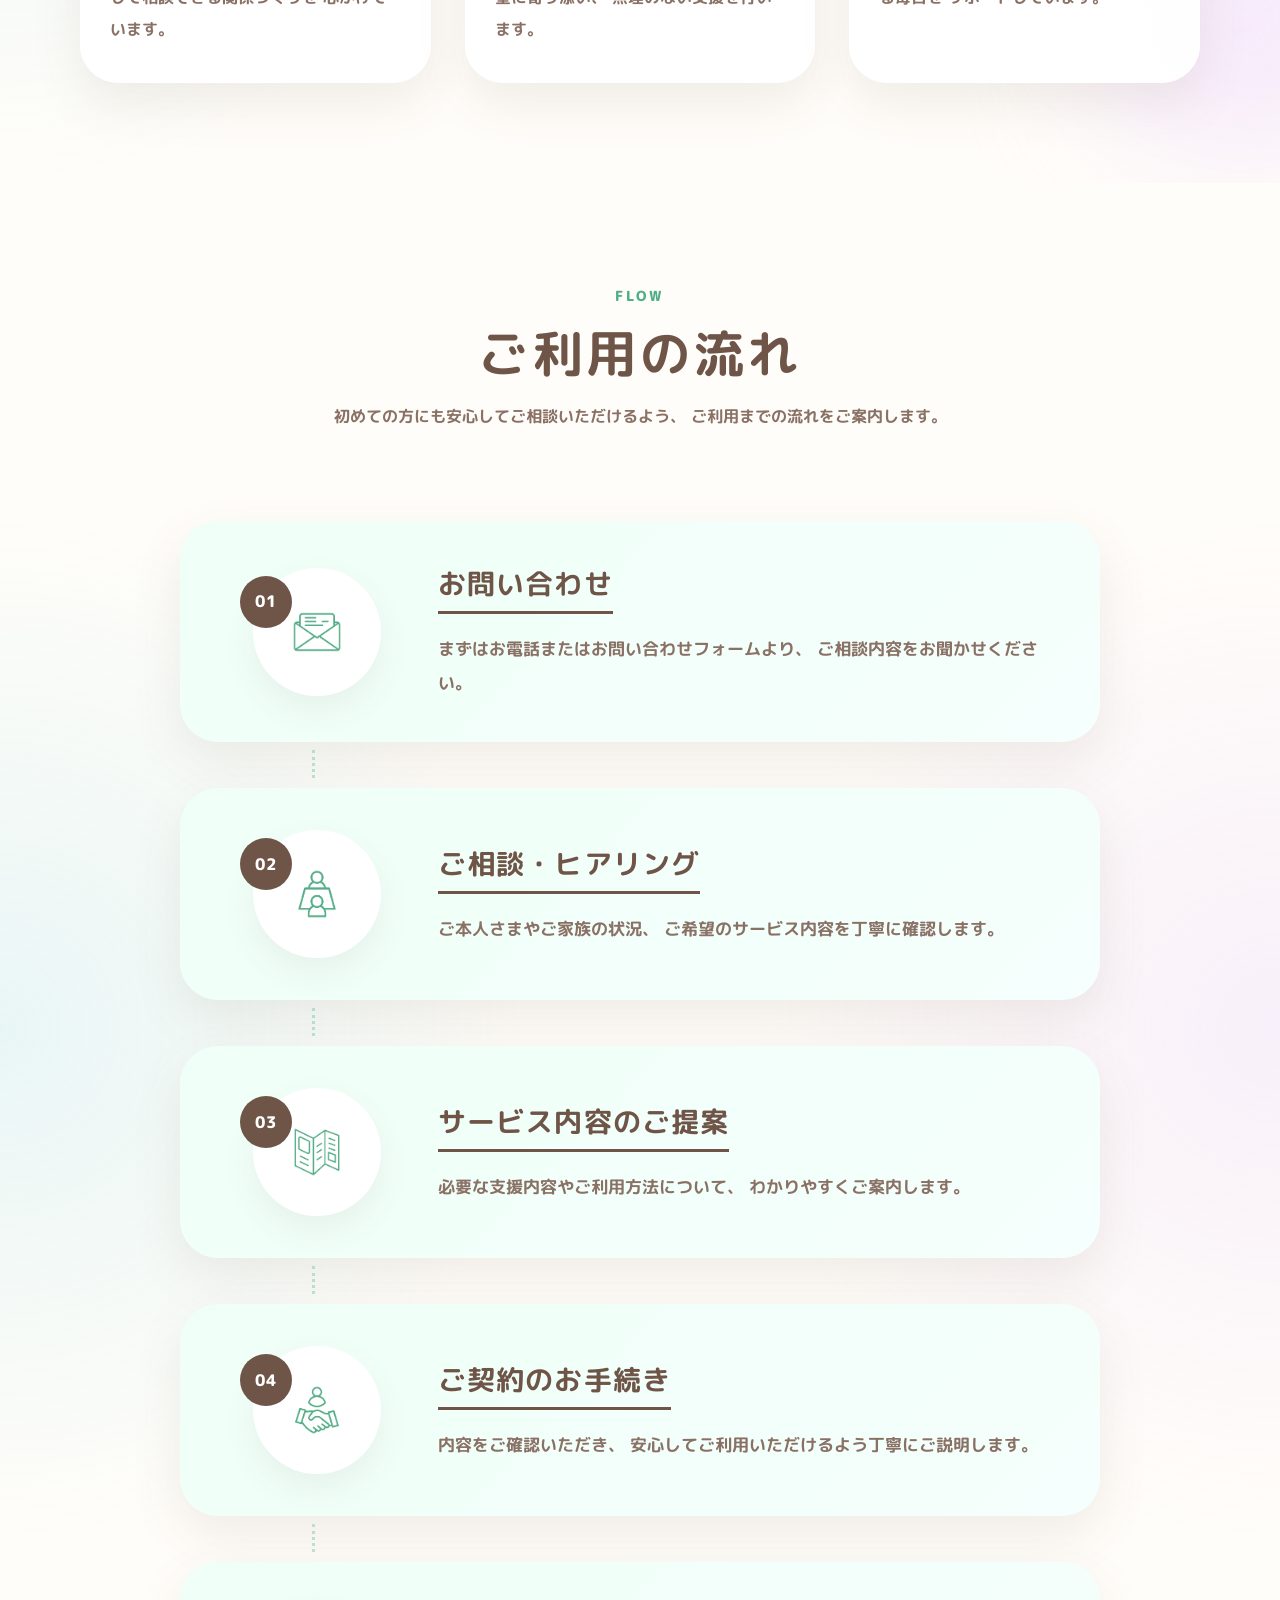
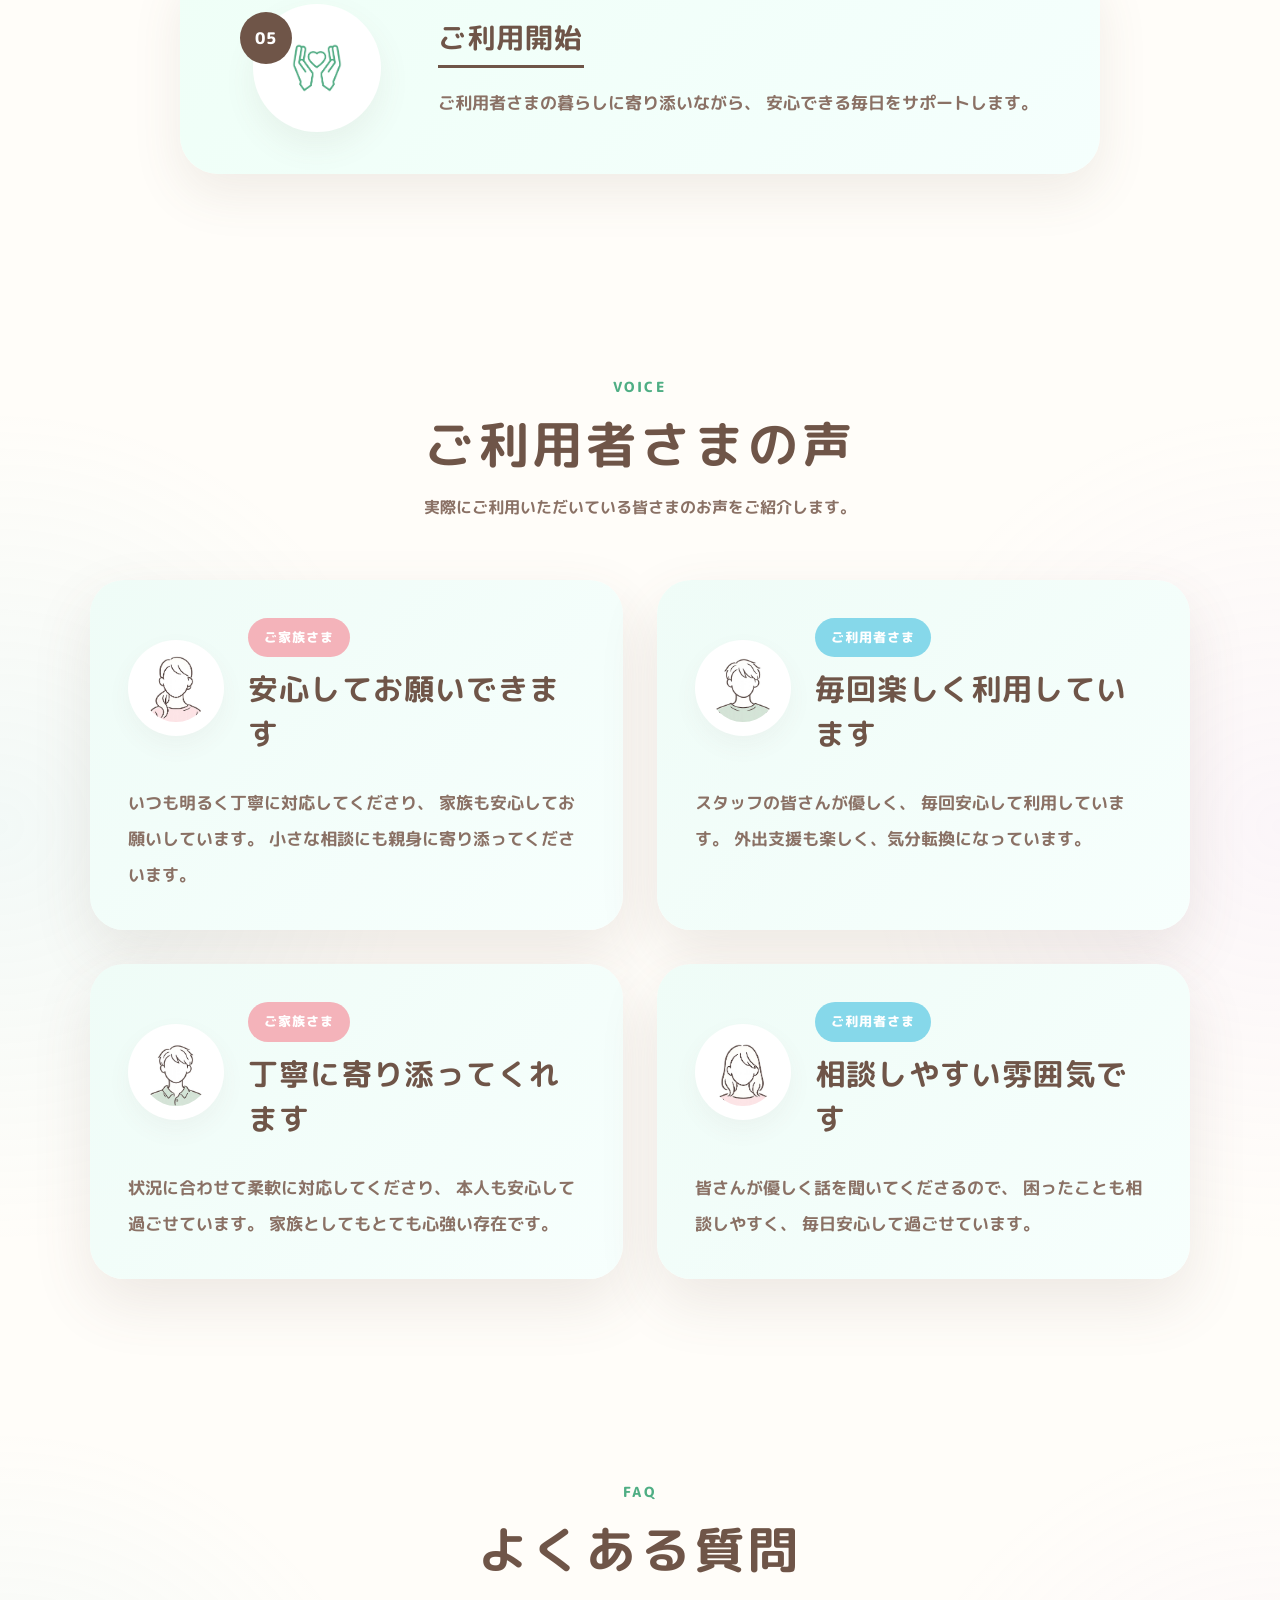
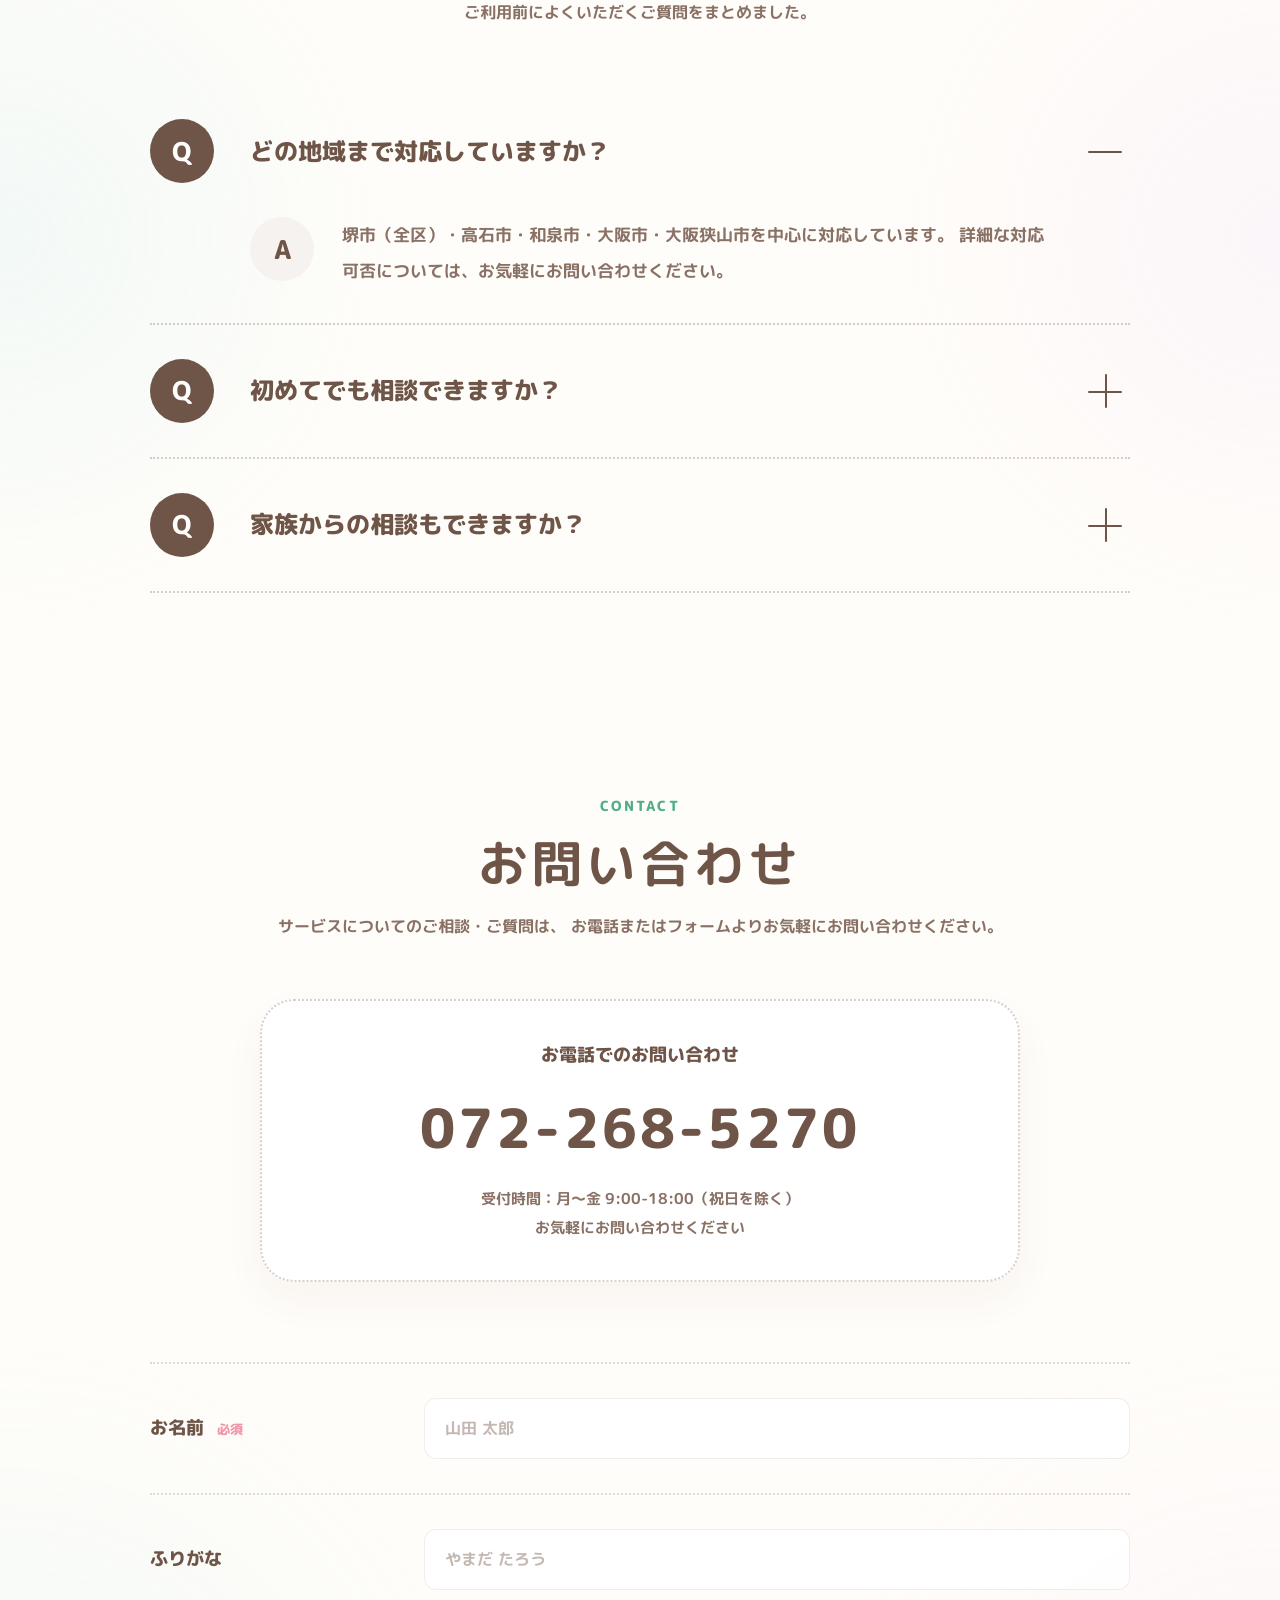
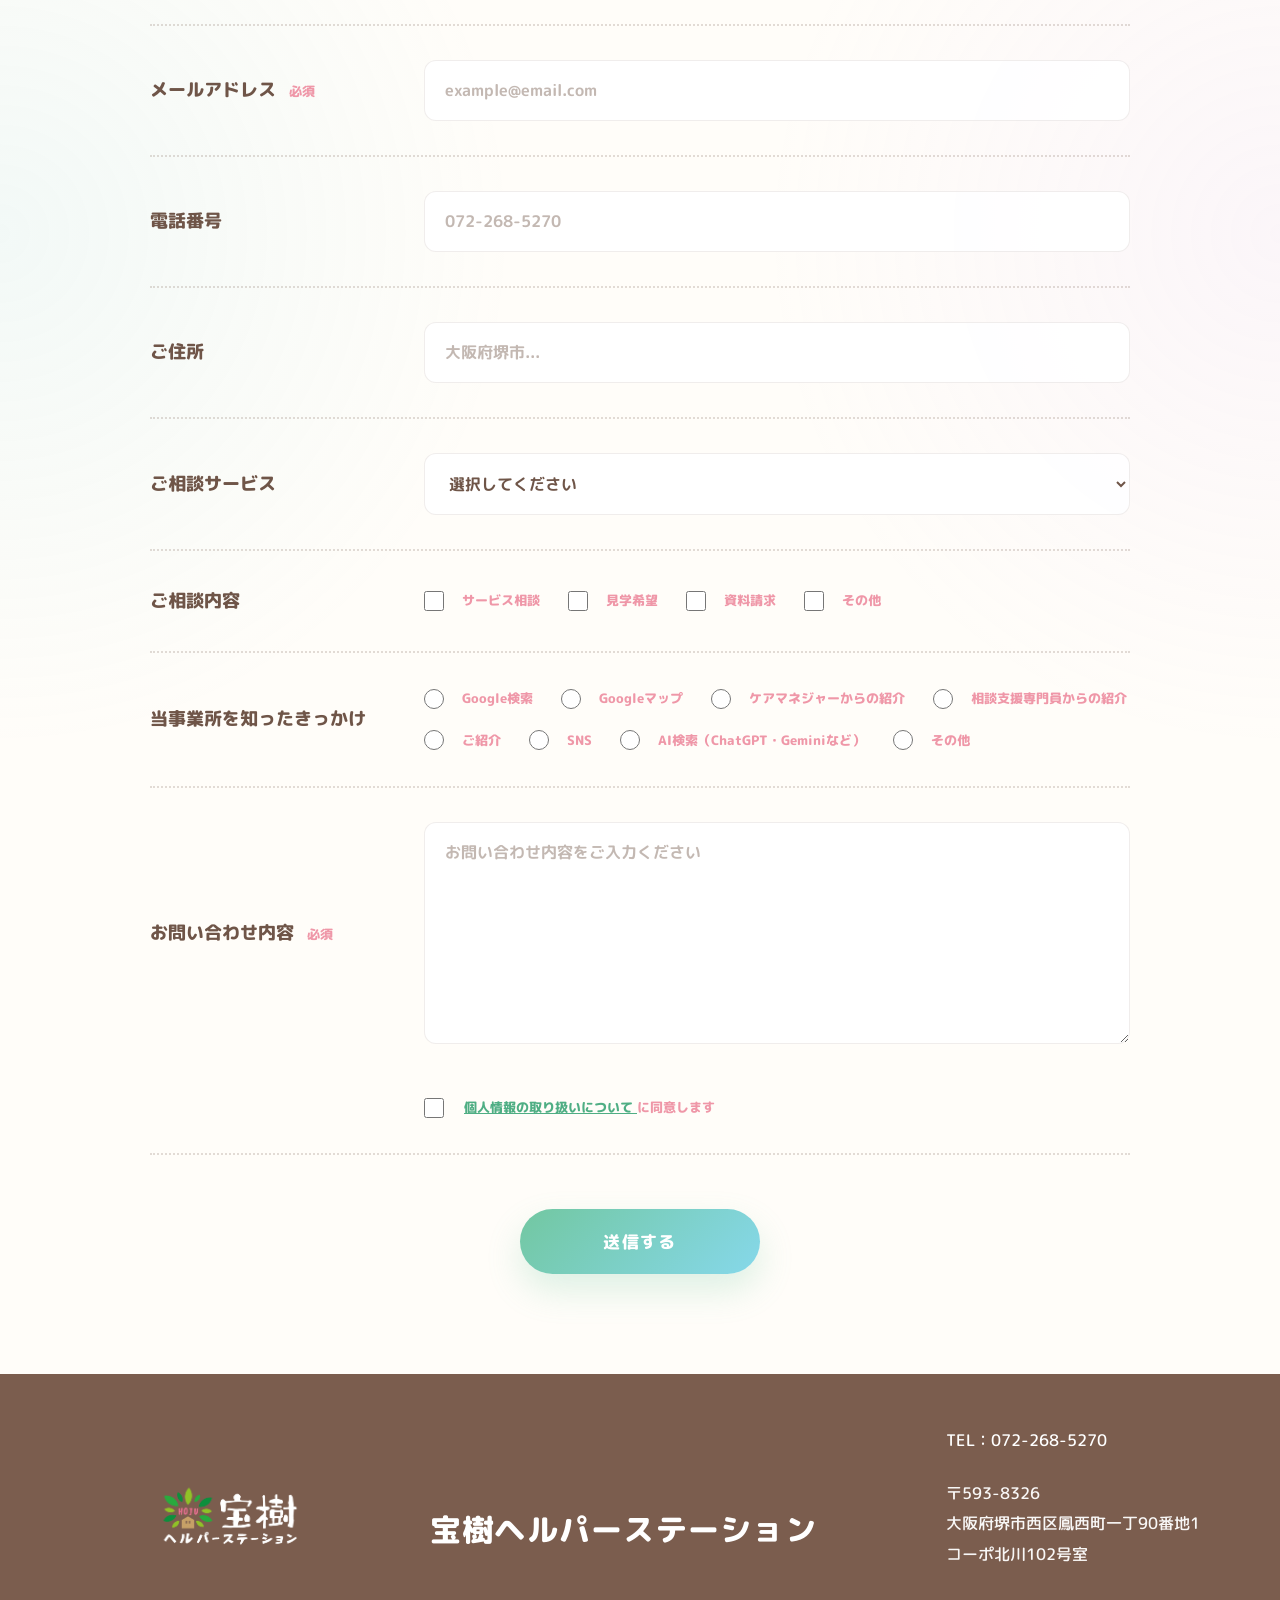
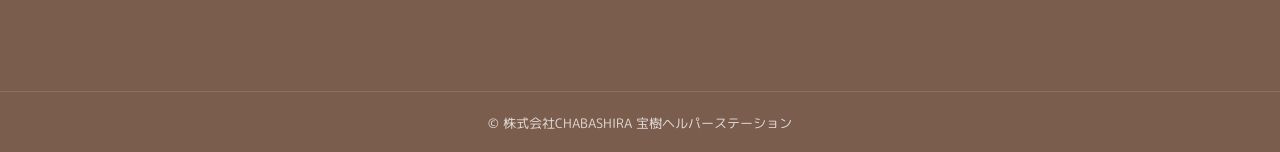
==== commit abd1a2ba: "Update index.html" ====
--- a/index.html
+++ b/index.html
@@ -32,7 +32,7 @@
   <meta name="twitter:description" content="堺市西区を拠点に、訪問介護・居宅介護・同行援護・移動支援を提供しています。">
   <meta name="twitter:image" content="https://hoju-helper.jp/img/ogp.jpg">
 
-  <link rel="icon" type="image/png" sizes="48x48" href="https://hoju-helper.jp/img/favicon.png">
+  <link rel="icon" type="image/png" sizes="424x350" href="https://hoju-helper.jp/img/favicon.png">
 
   <link
     rel="stylesheet"
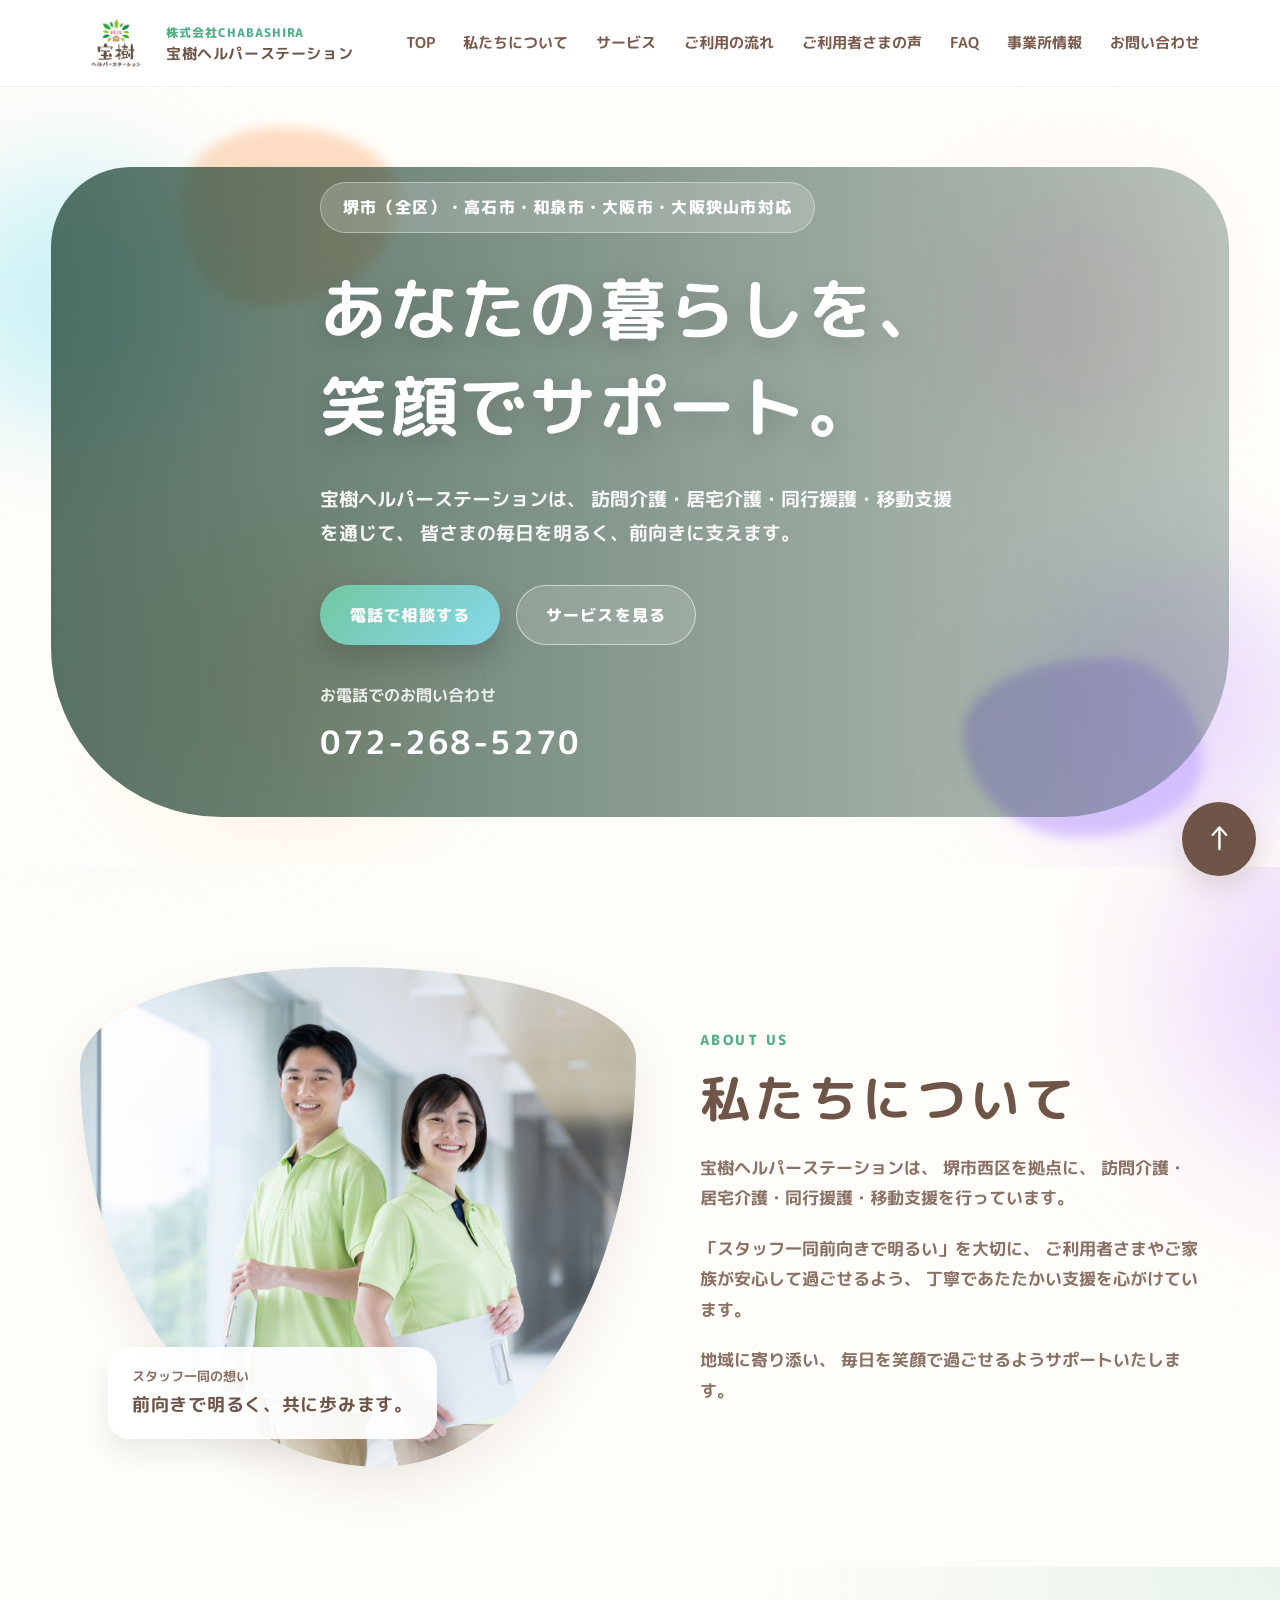
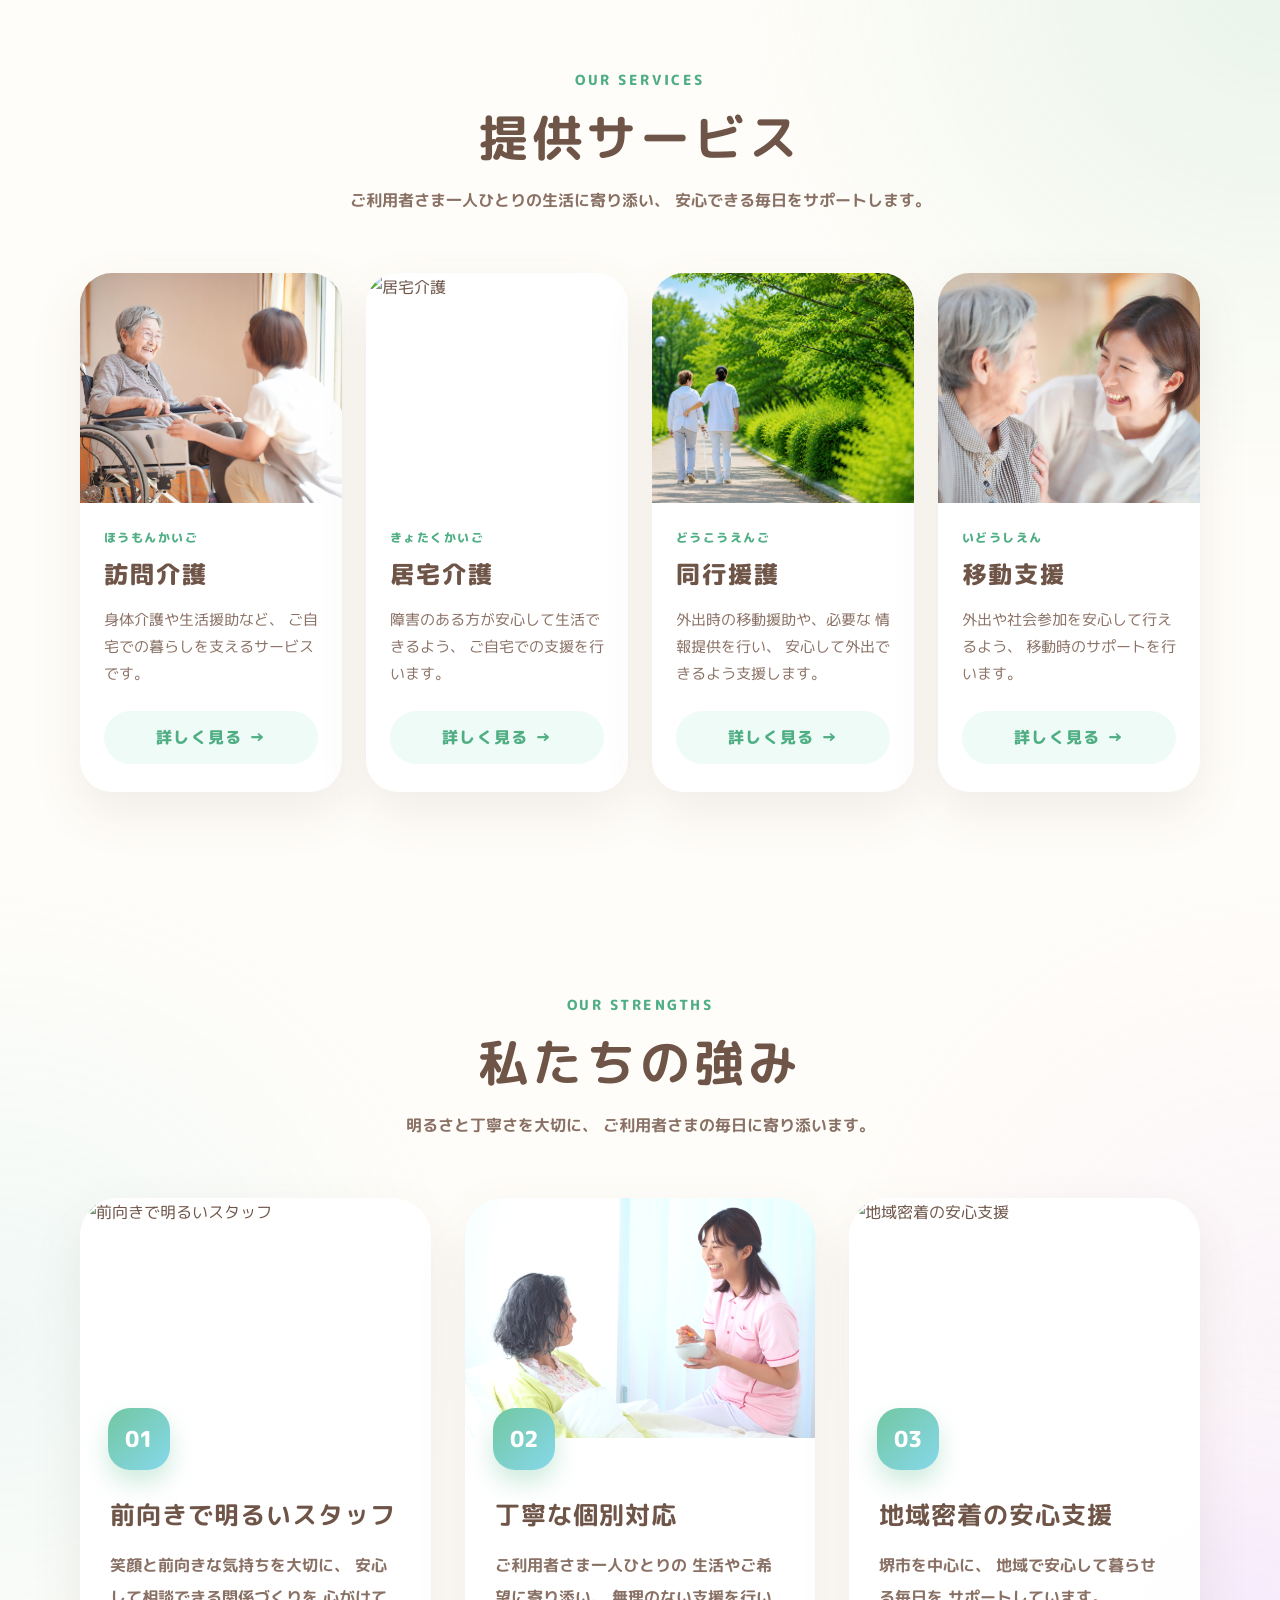
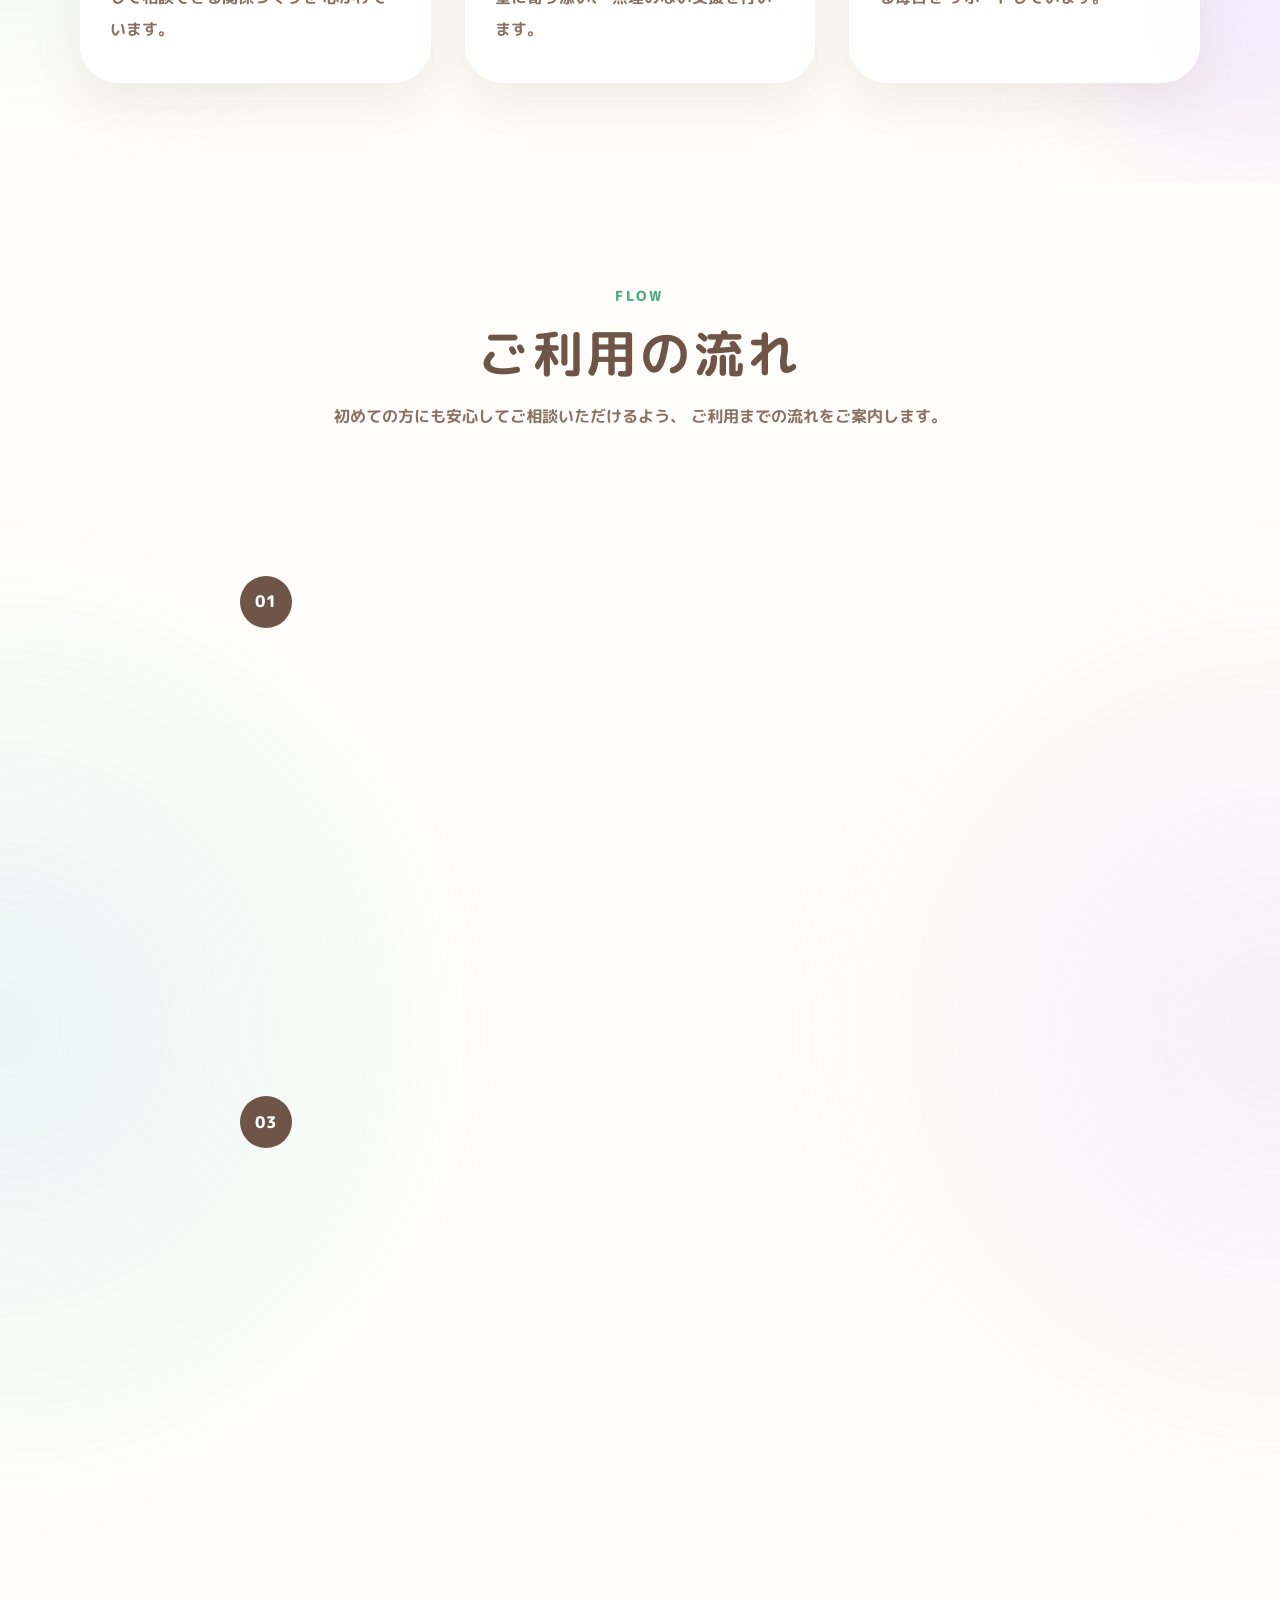
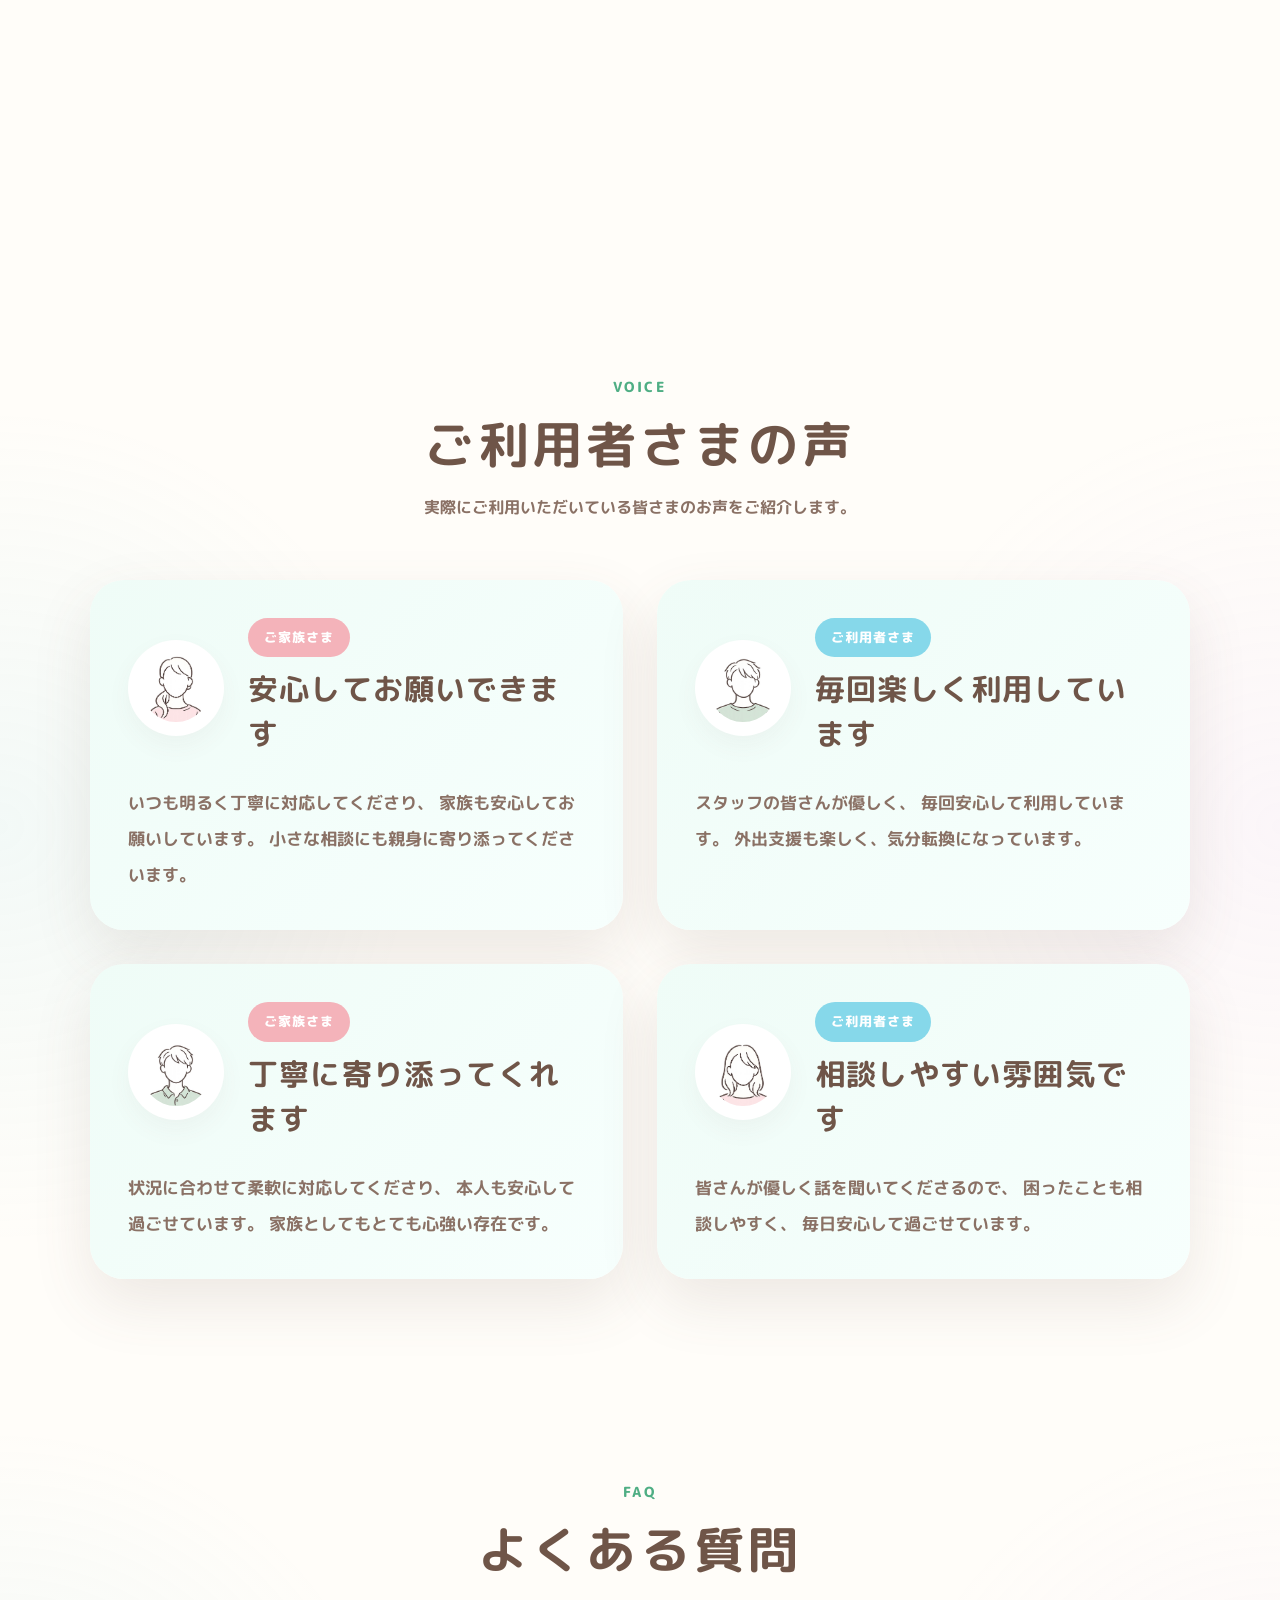
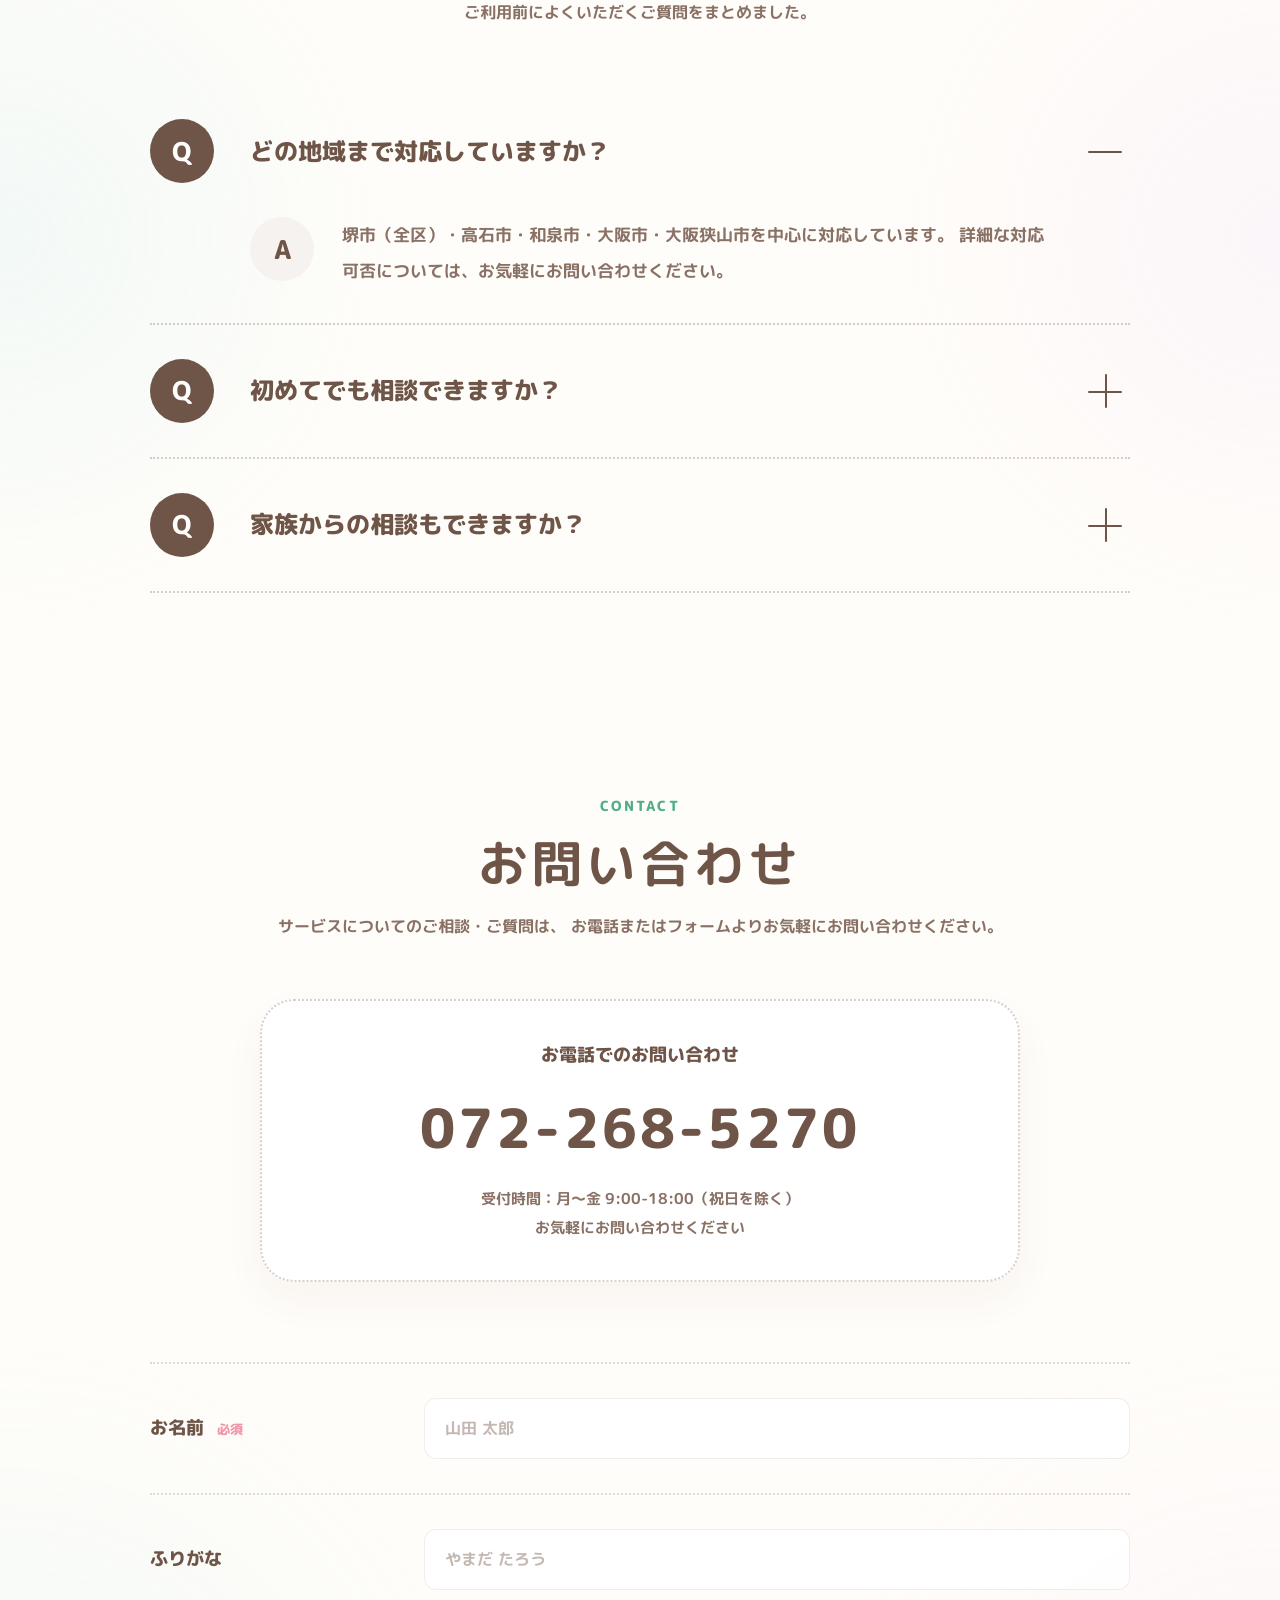
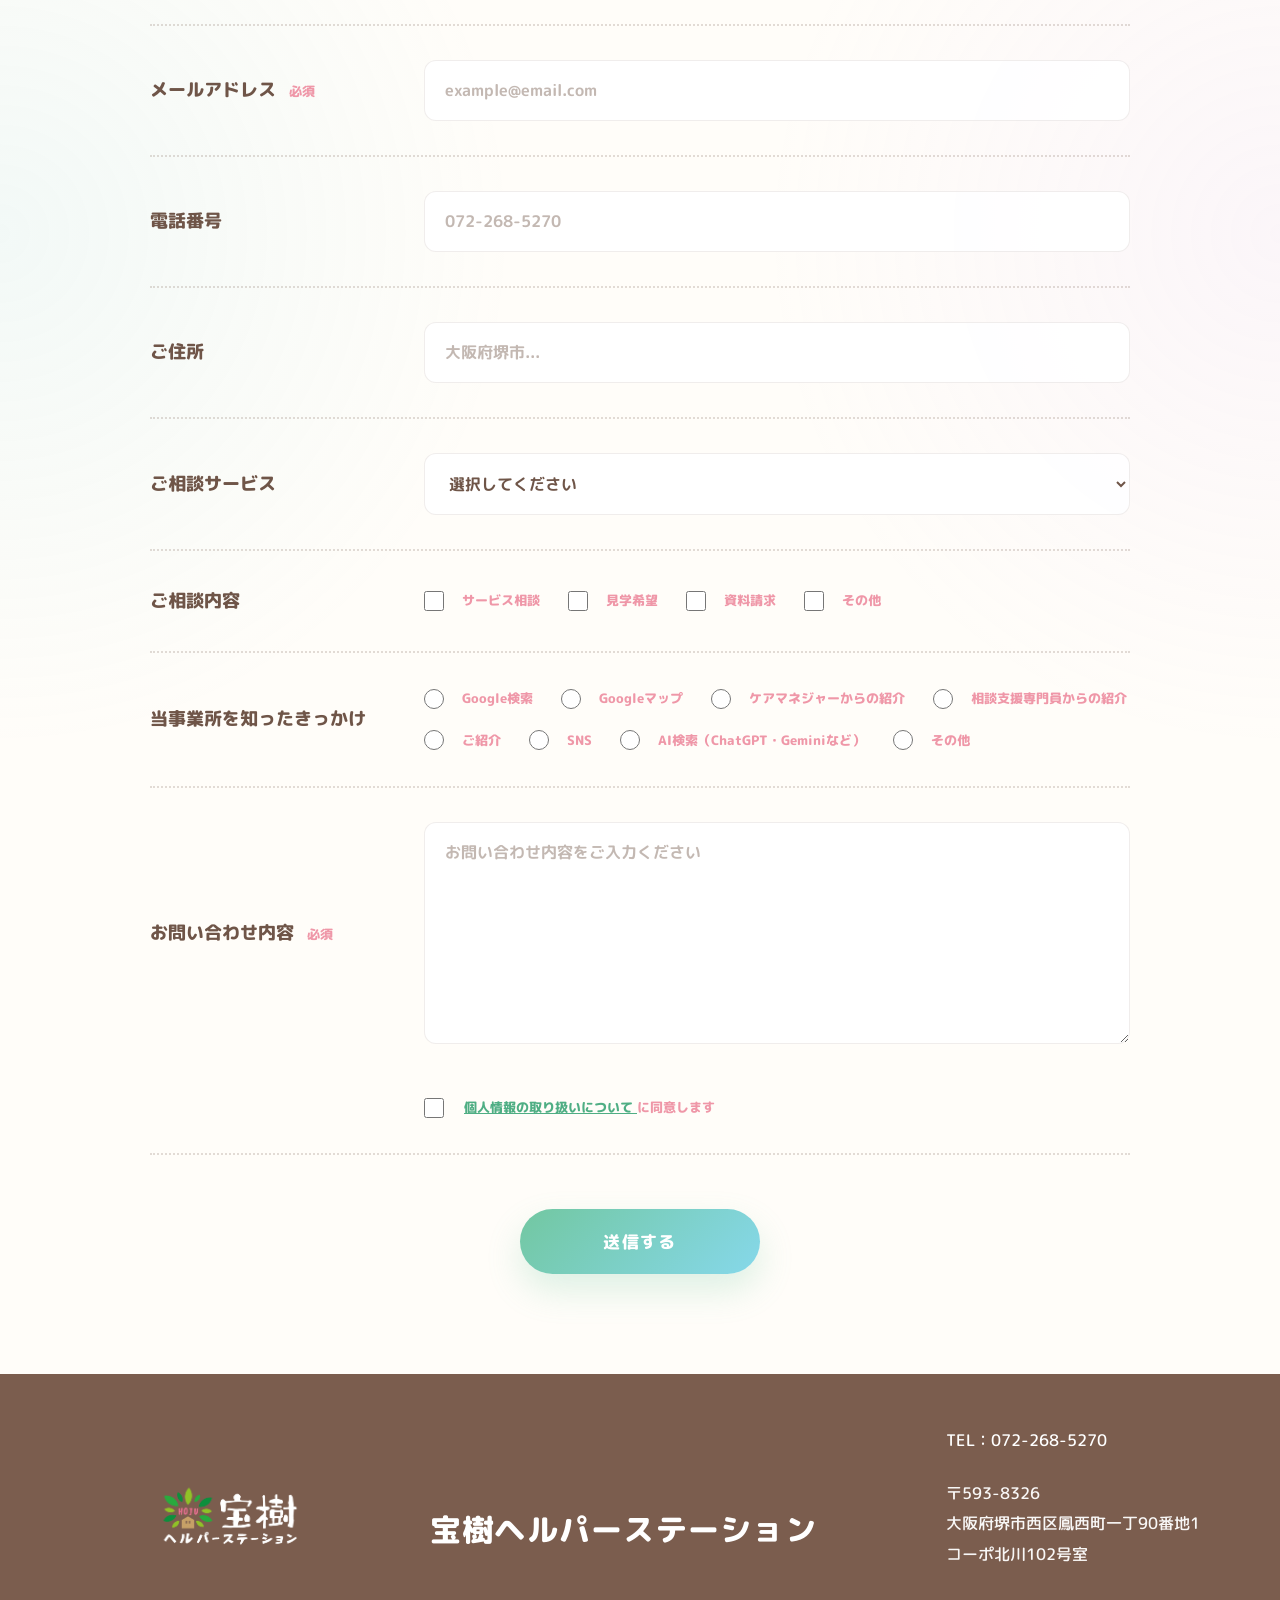
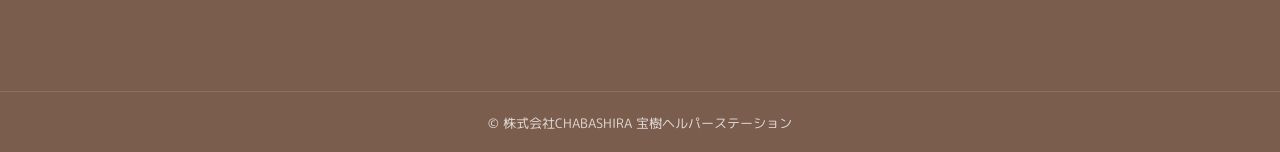
==== commit 44e51e12: "Update index.html" ====
--- a/index.html
+++ b/index.html
@@ -32,7 +32,9 @@
   <meta name="twitter:description" content="堺市西区を拠点に、訪問介護・居宅介護・同行援護・移動支援を提供しています。">
   <meta name="twitter:image" content="https://hoju-helper.jp/img/ogp.jpg">
 
-  <link rel="icon" type="image/png" sizes="424x350" href="https://hoju-helper.jp/img/favicon.png">
+  <link rel="icon" href="/img/favicon.png" type="image/png">
+  <link rel="shortcut icon" href="/img/favicon.png" type="image/png">
+  <link rel="apple-touch-icon" sizes="180x180" href="/img/favicon.png">
 
   <link
     rel="stylesheet"
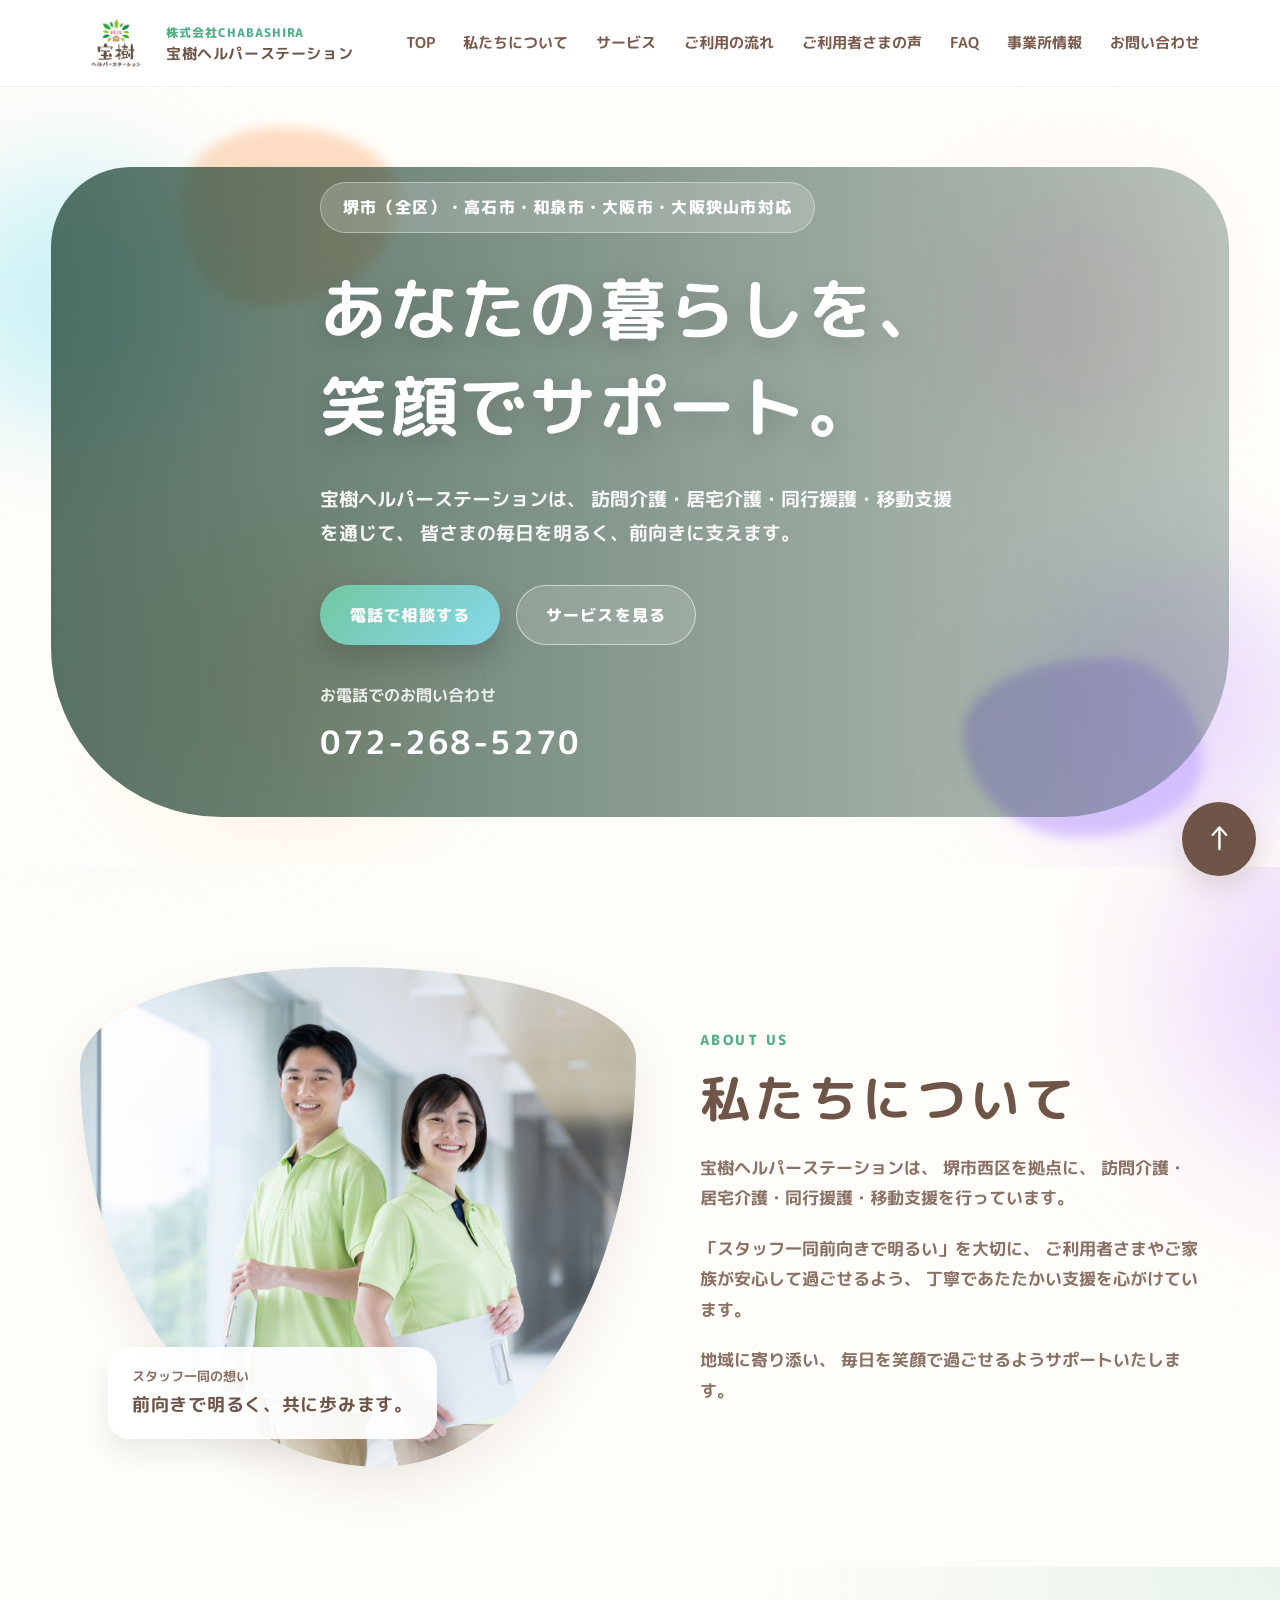
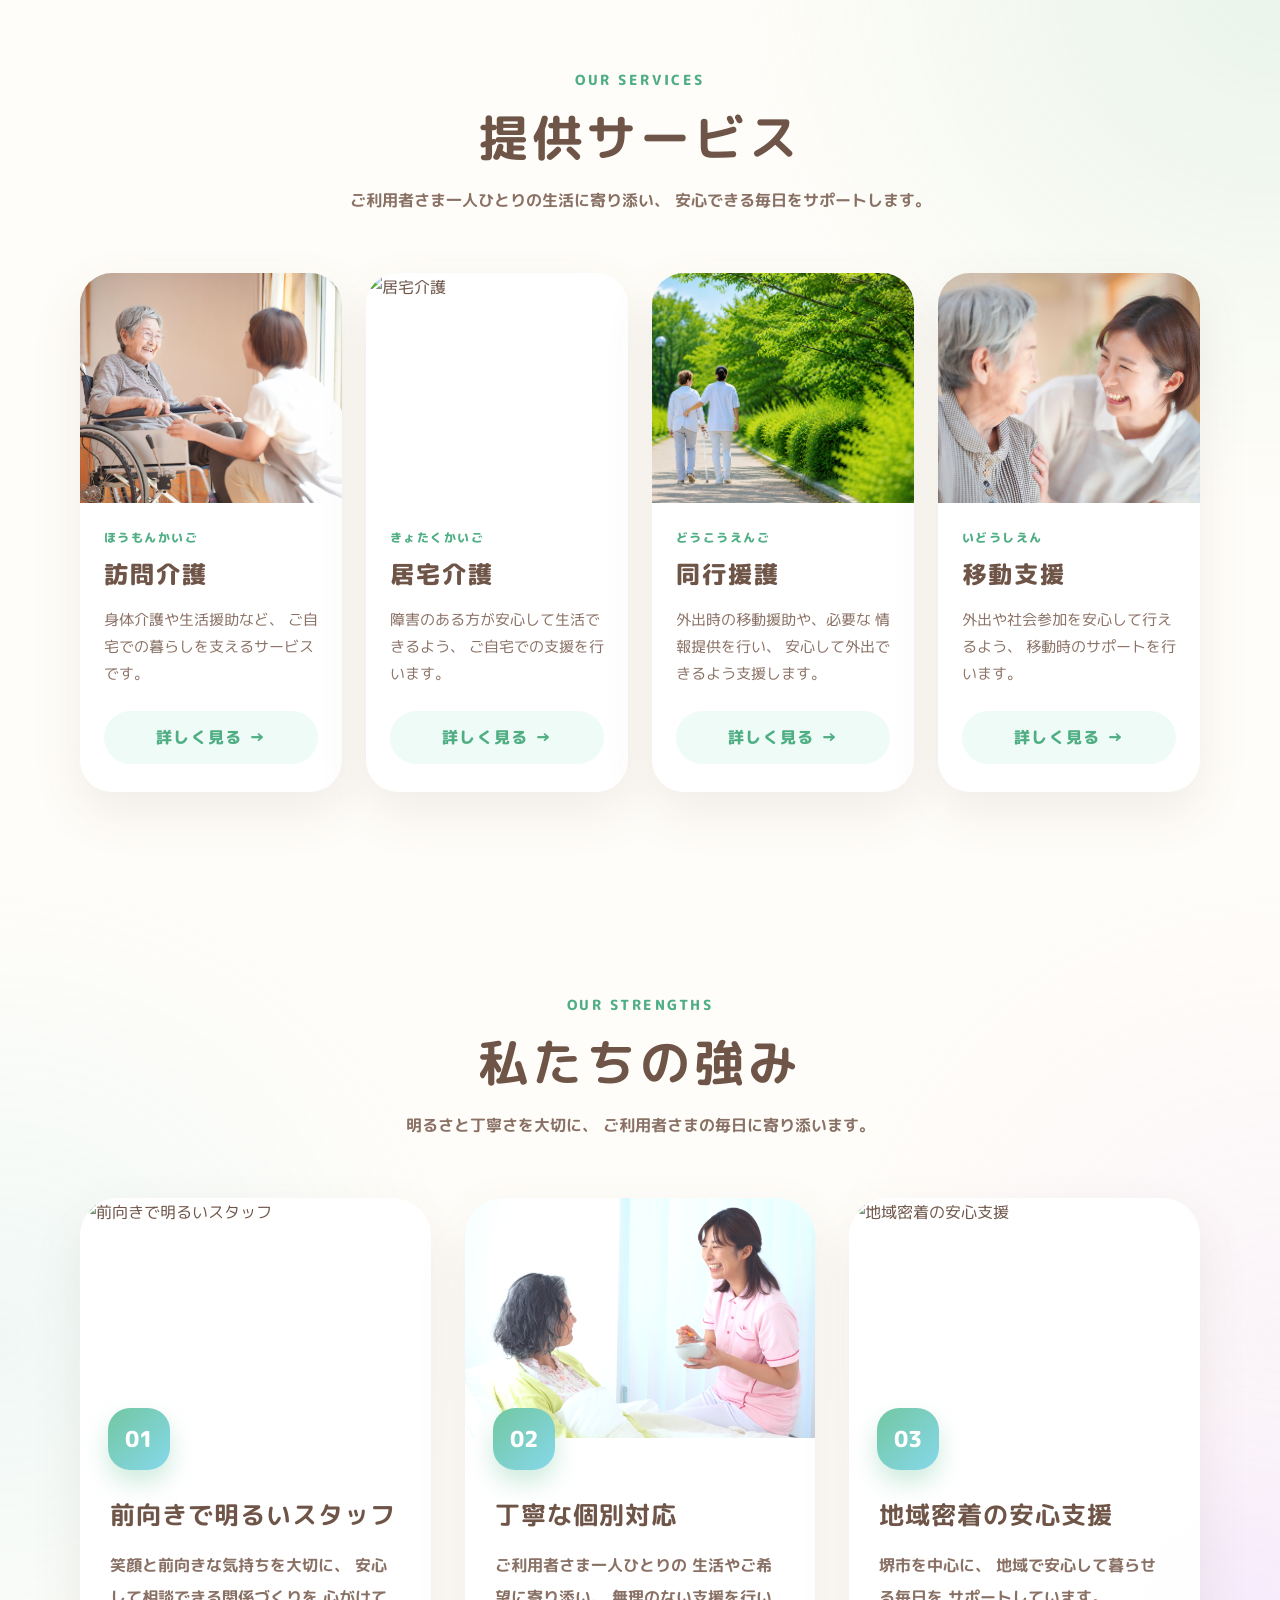
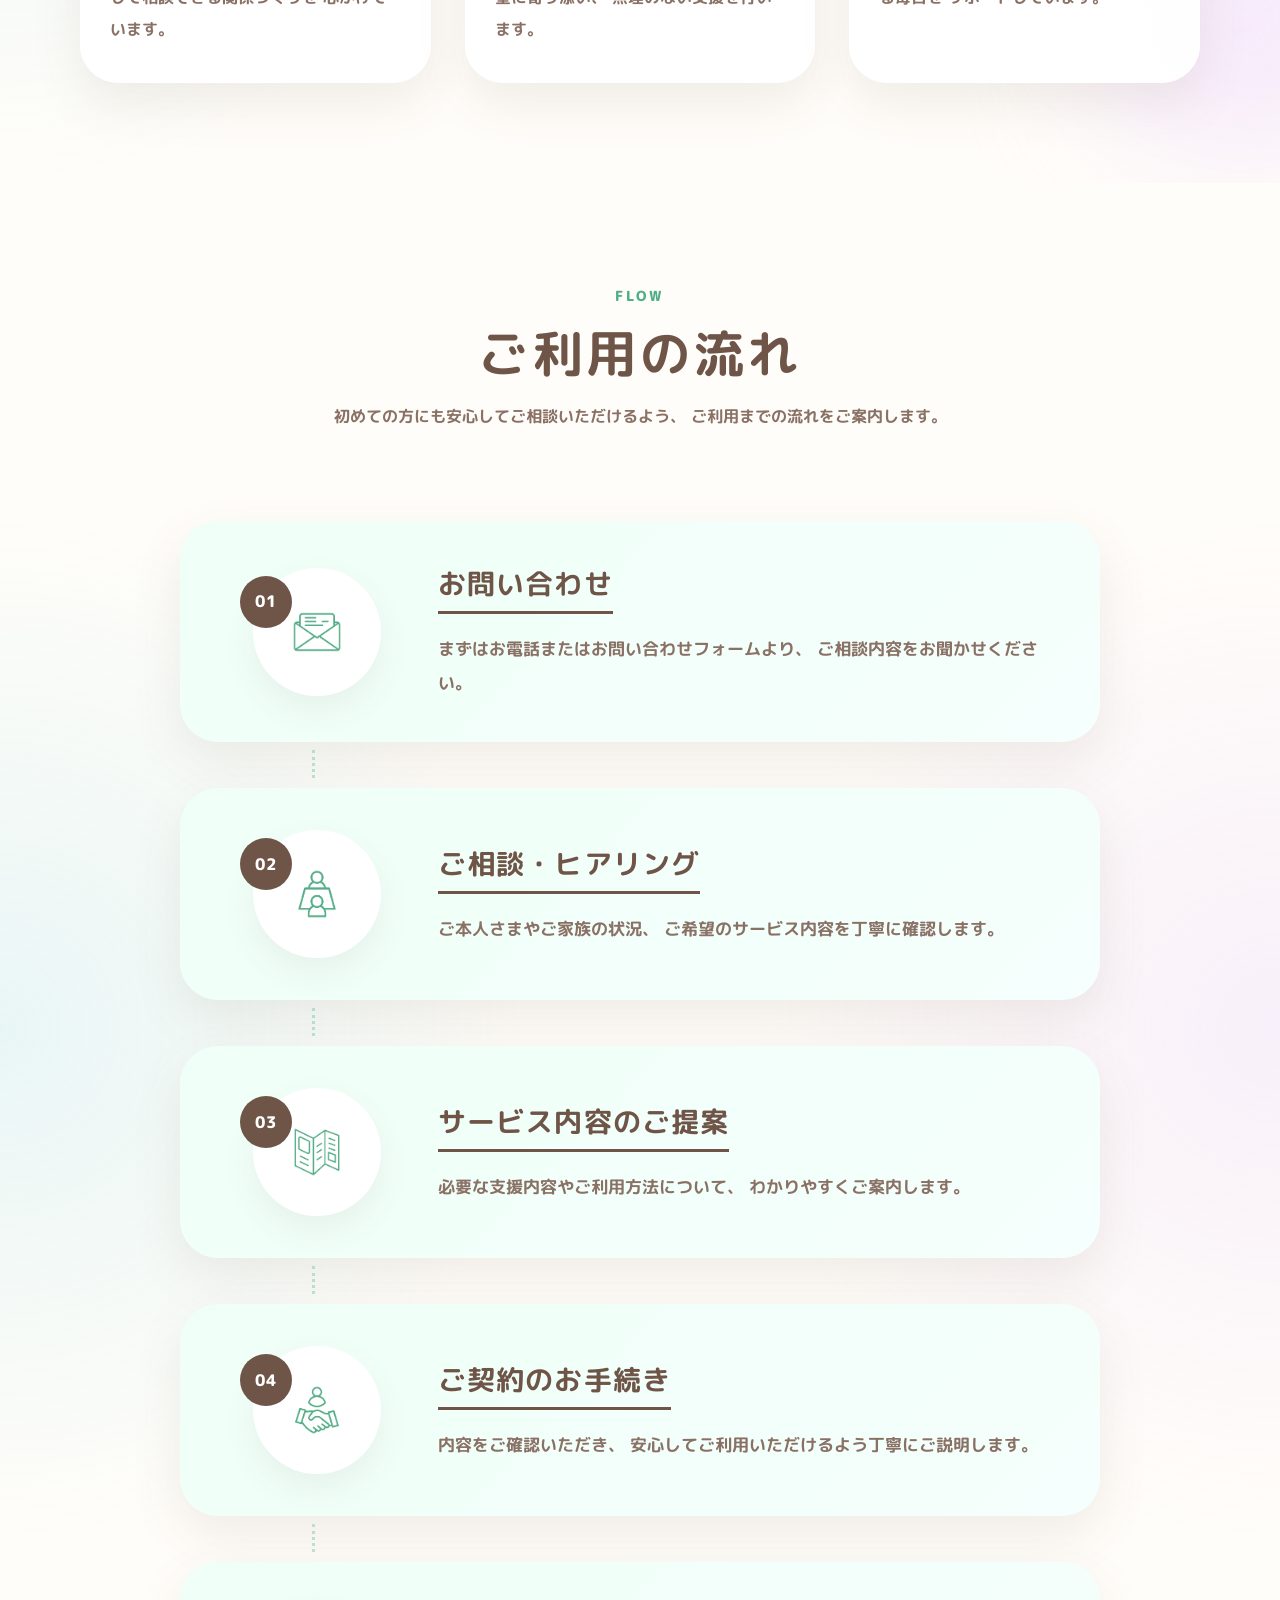
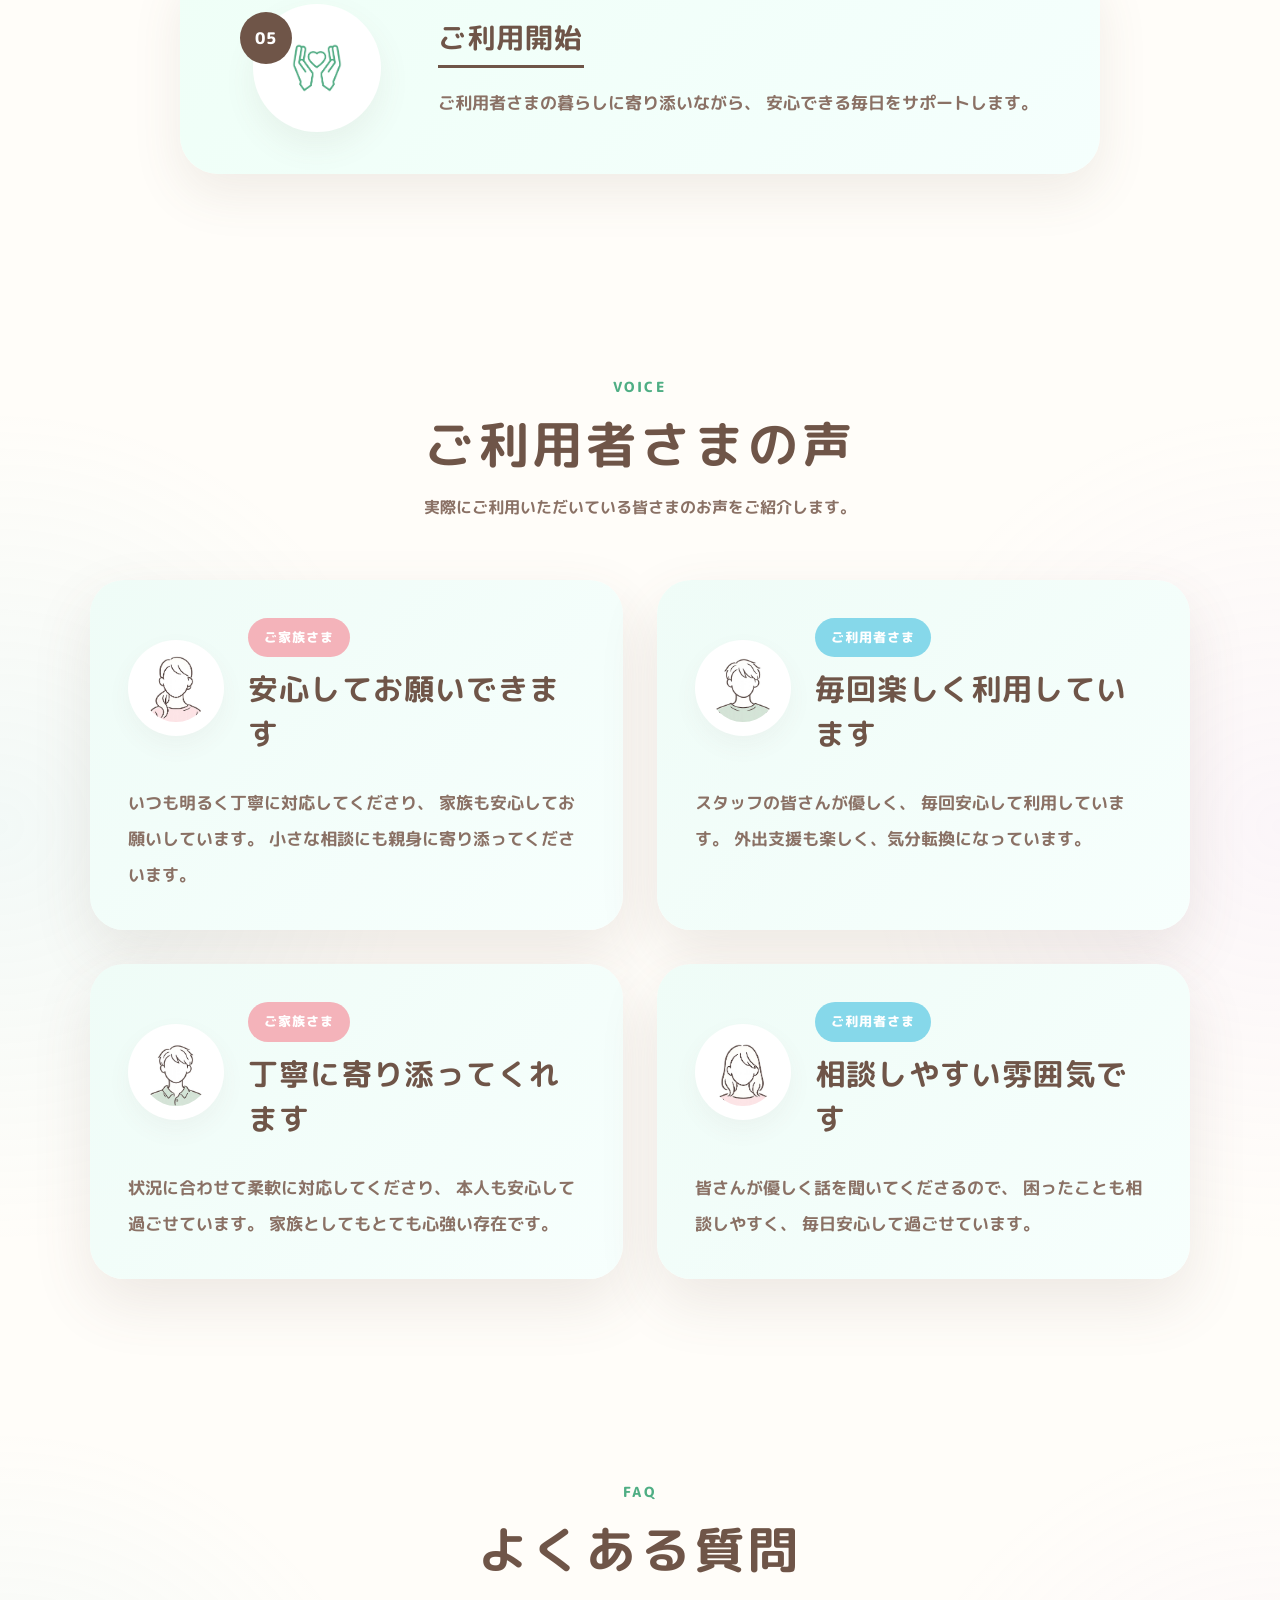
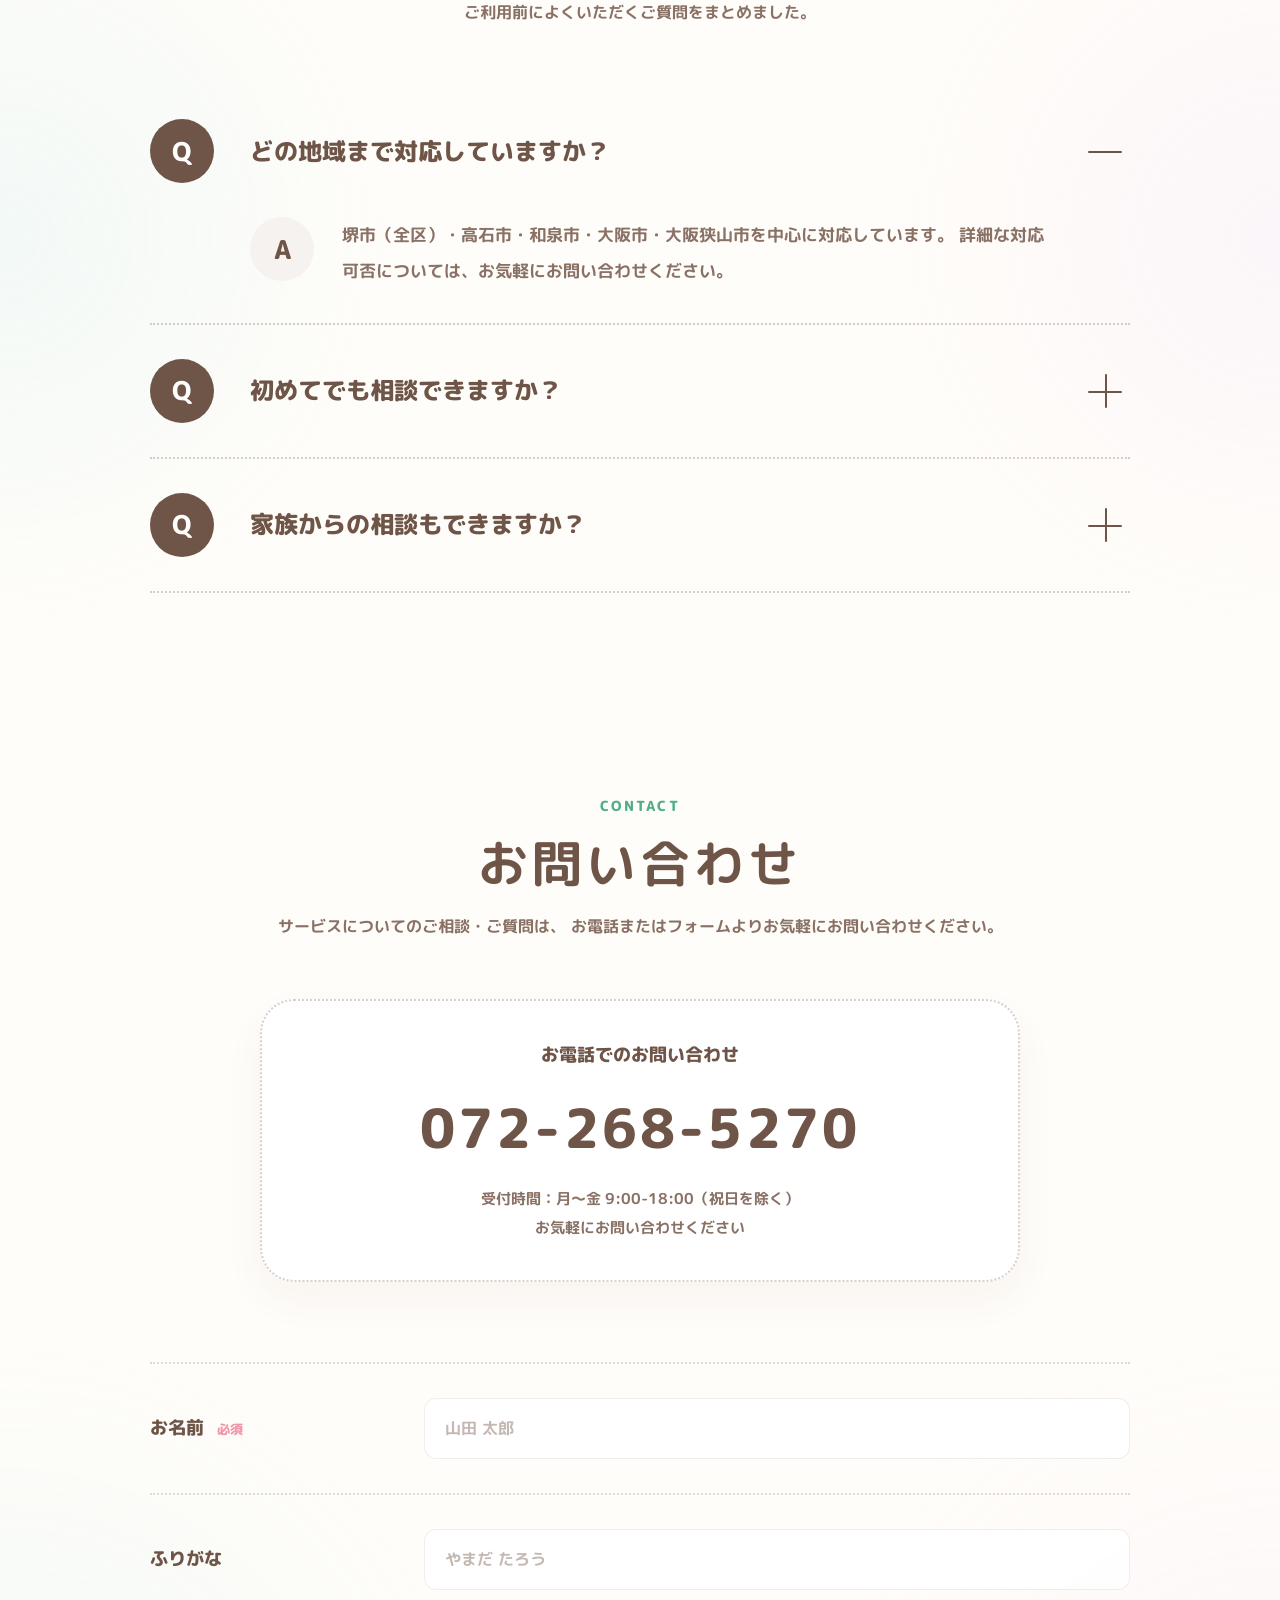
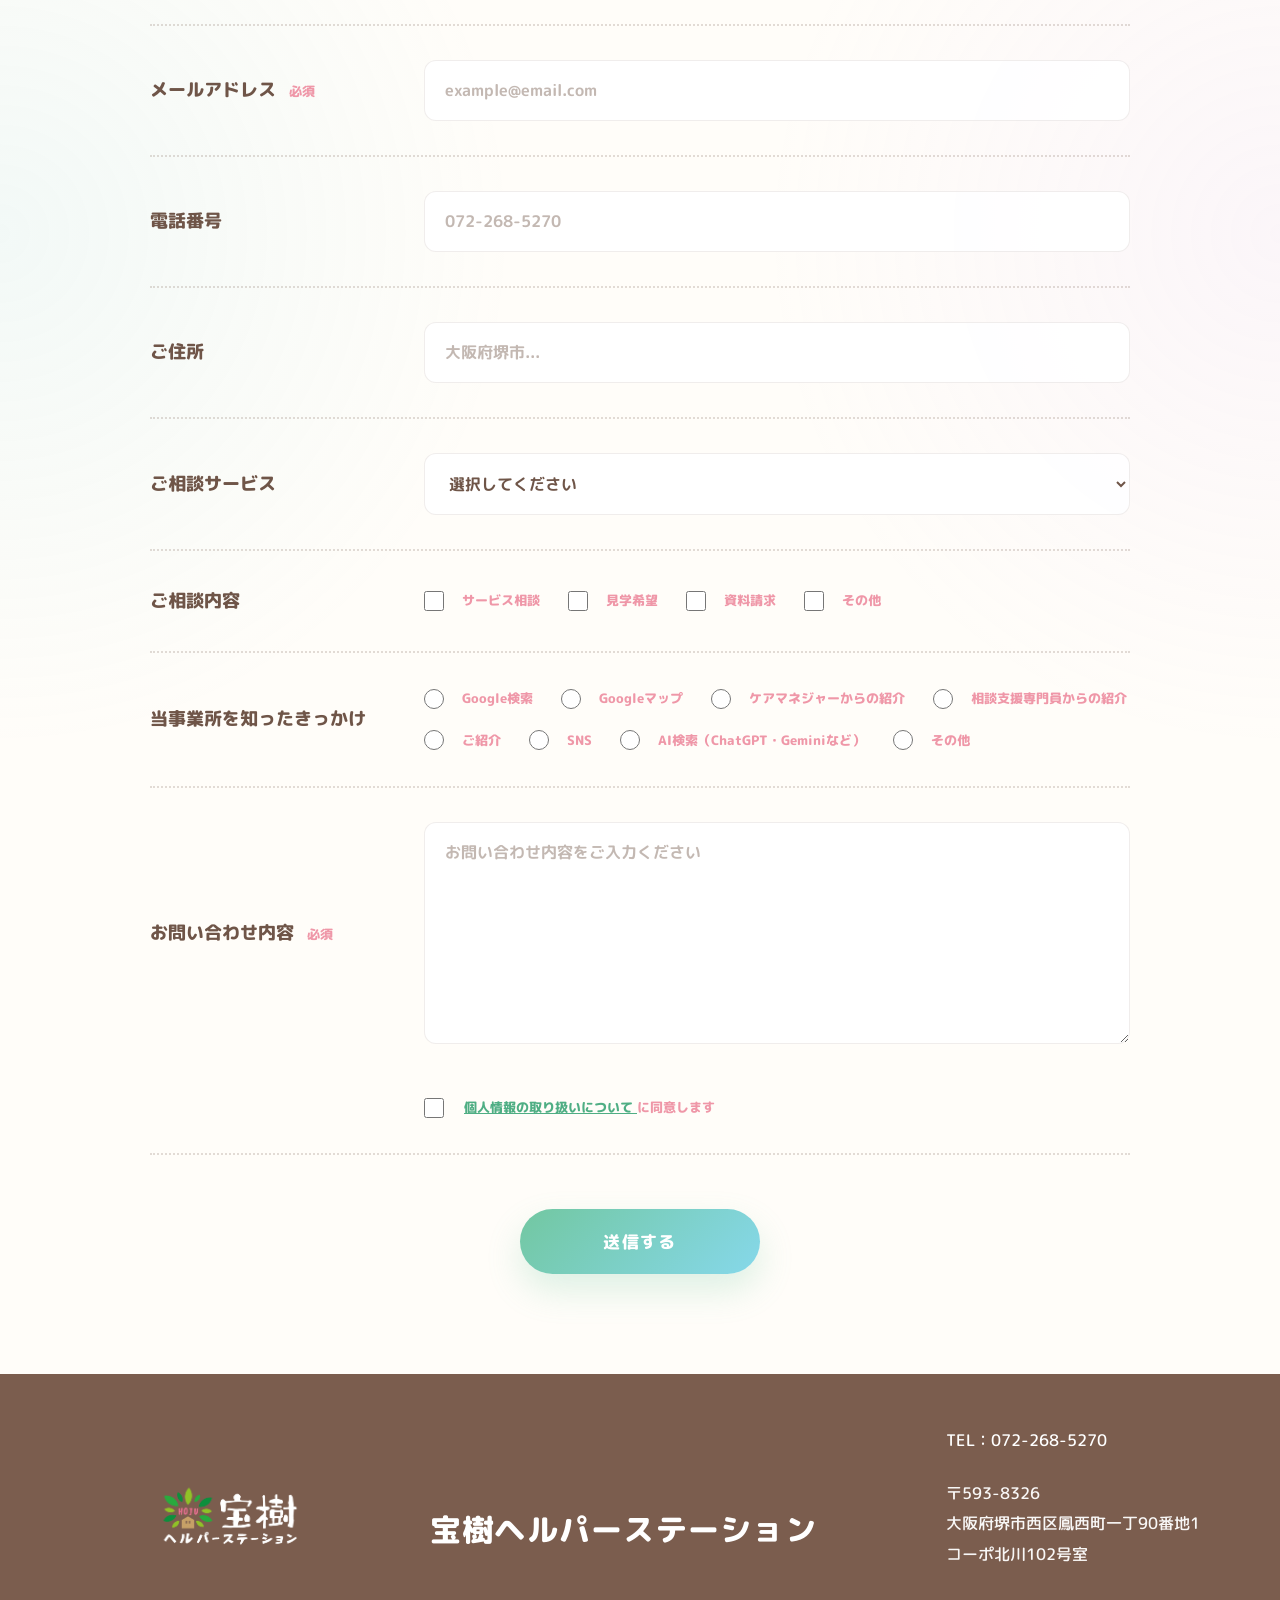
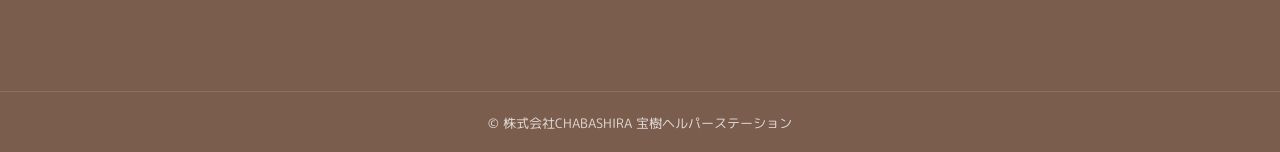
==== commit 087aecb5: "Update index.html" ====
--- a/index.html
+++ b/index.html
@@ -11,7 +11,7 @@
   >
 
   <title>
-    堺市西区の訪問介護・居宅介護・同行援護・移動支援｜宝樹ヘルパーステーション
+    宝樹ヘルパーステーション｜堺市西区の訪問介護・居宅介護・同行援護・移動支援
   </title>
 
   <meta
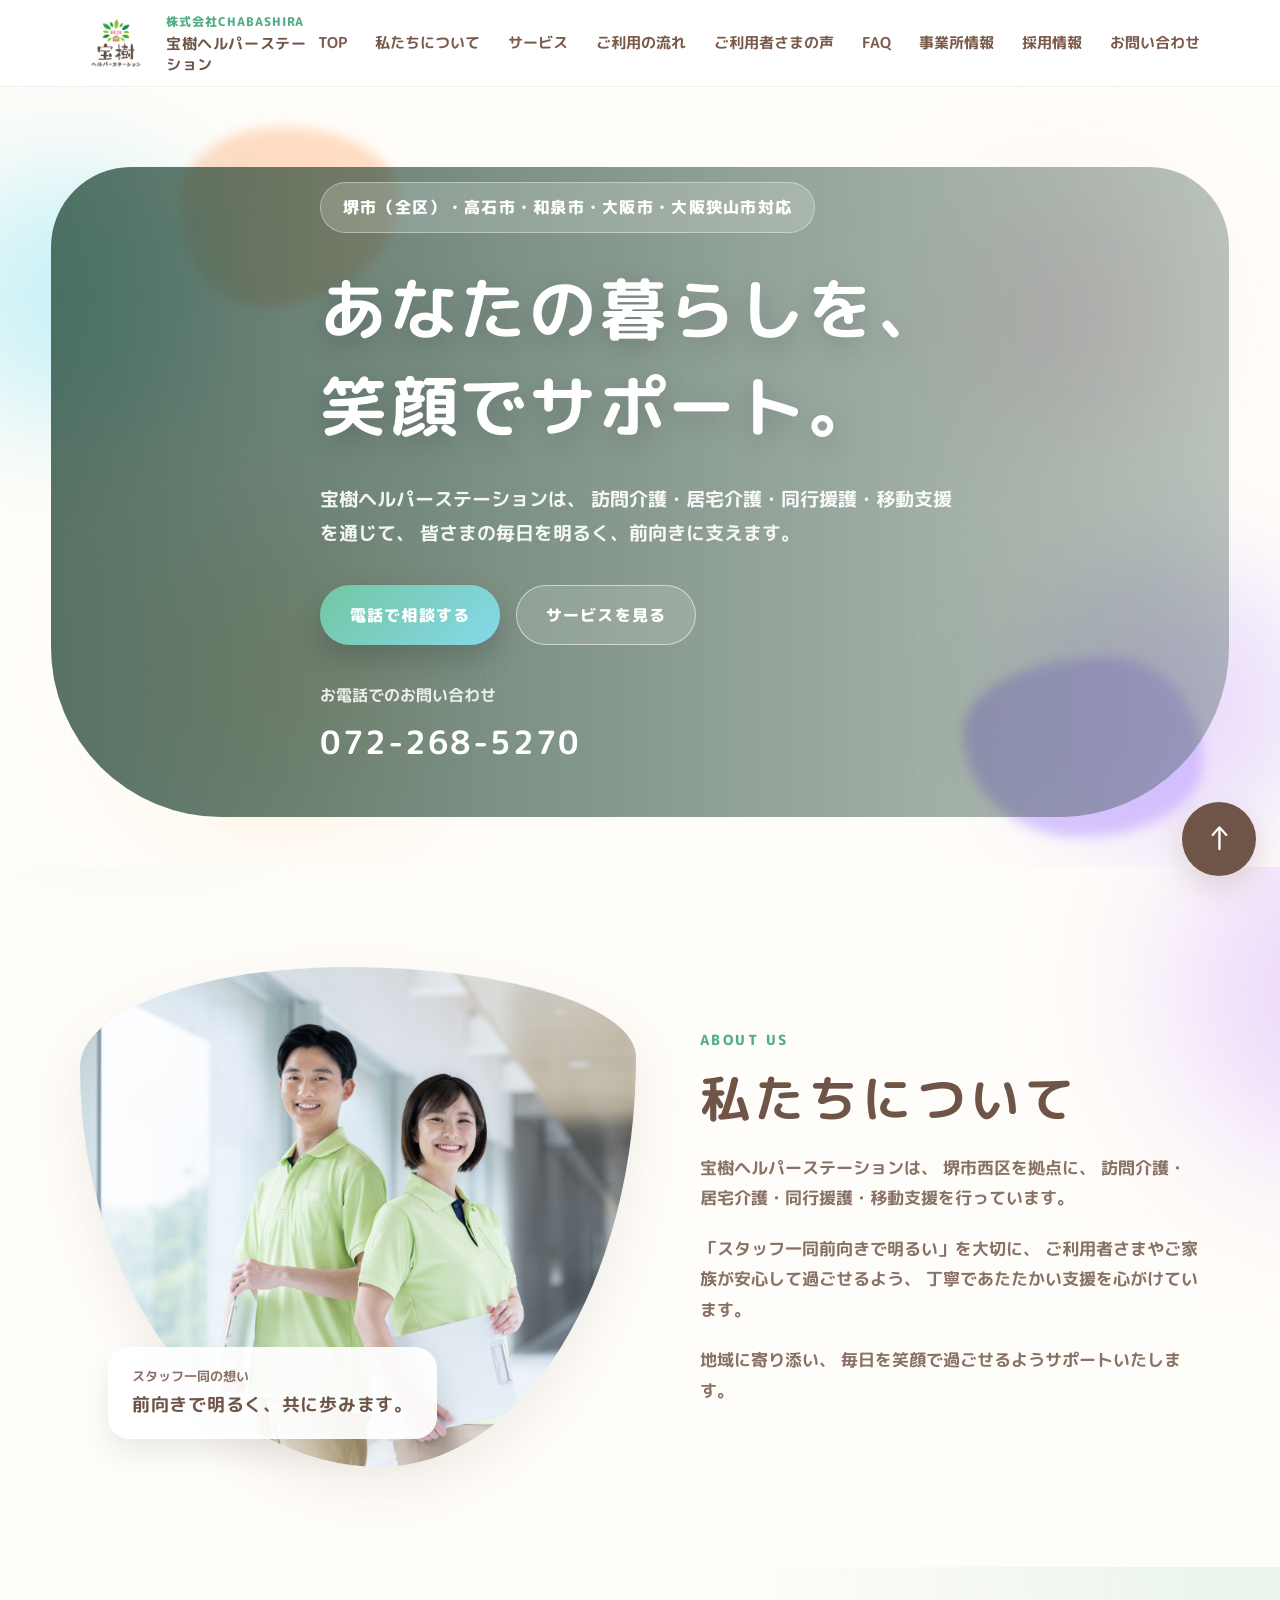
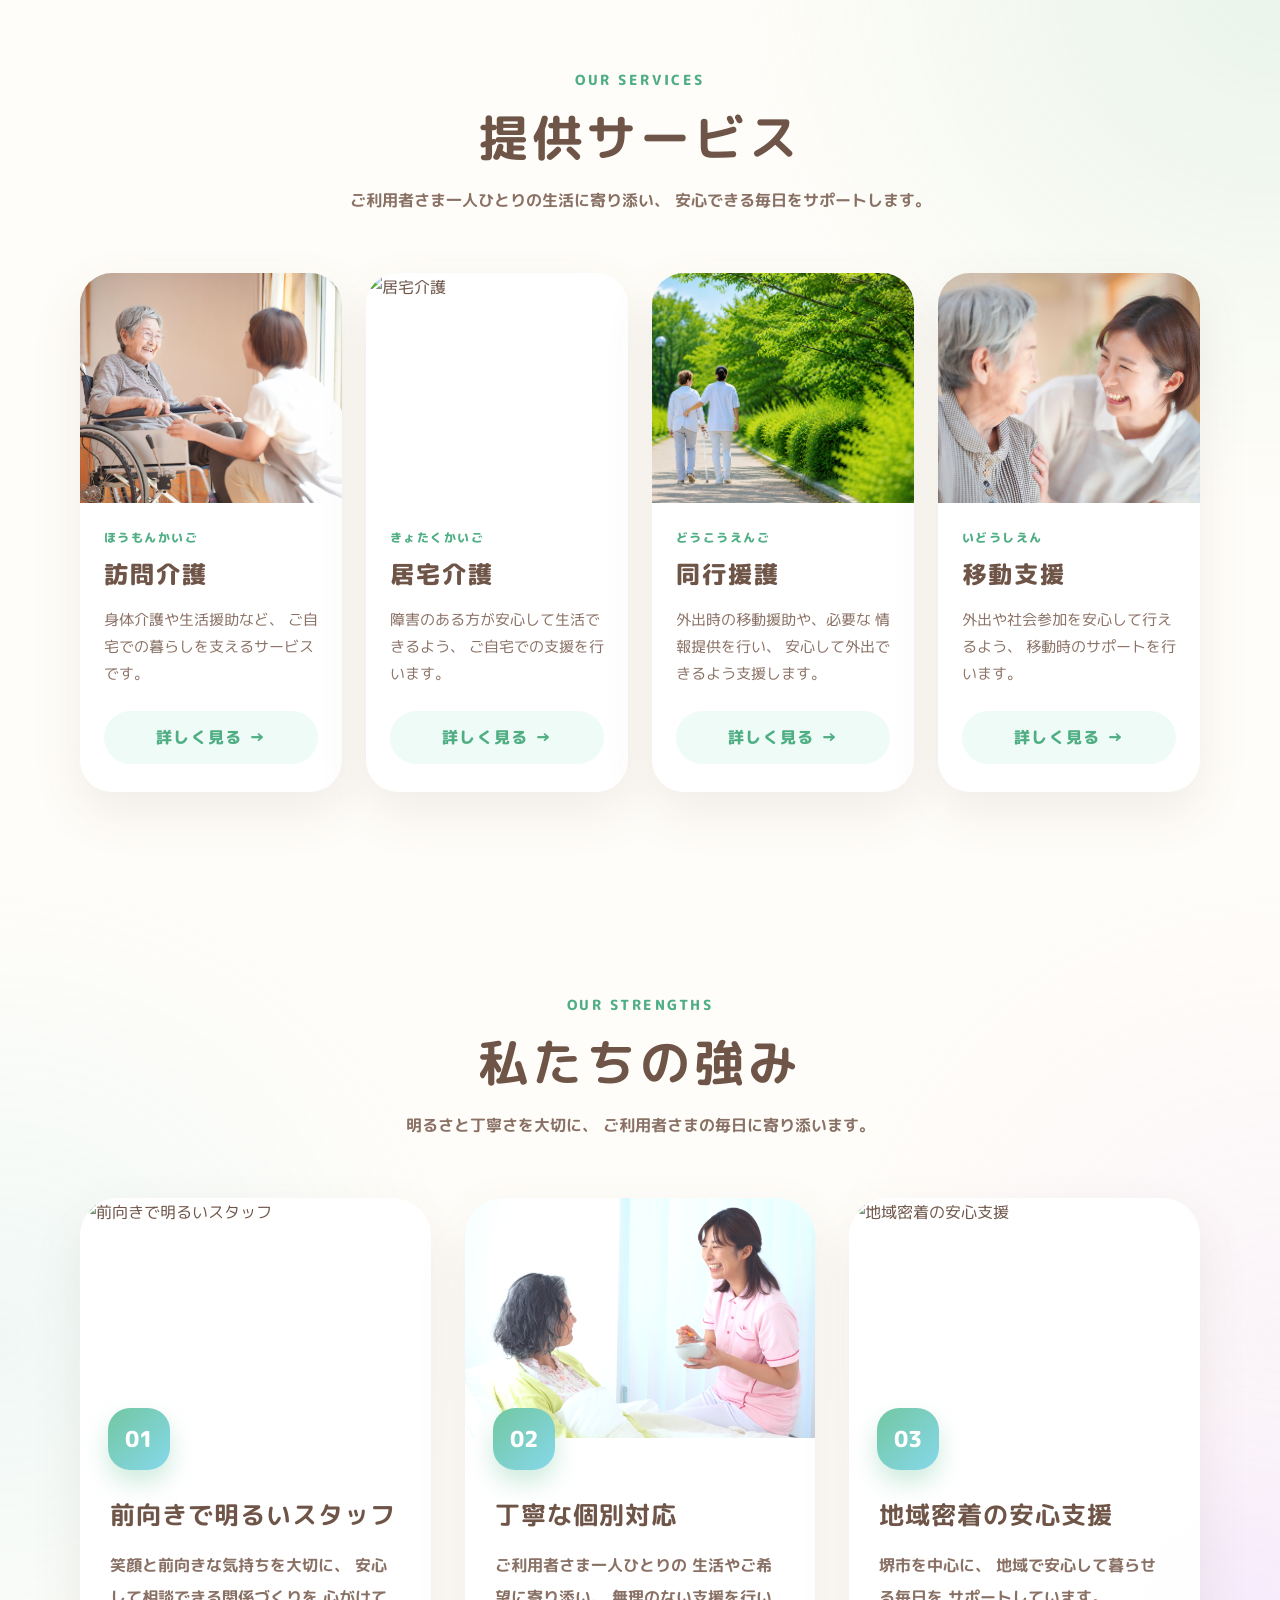
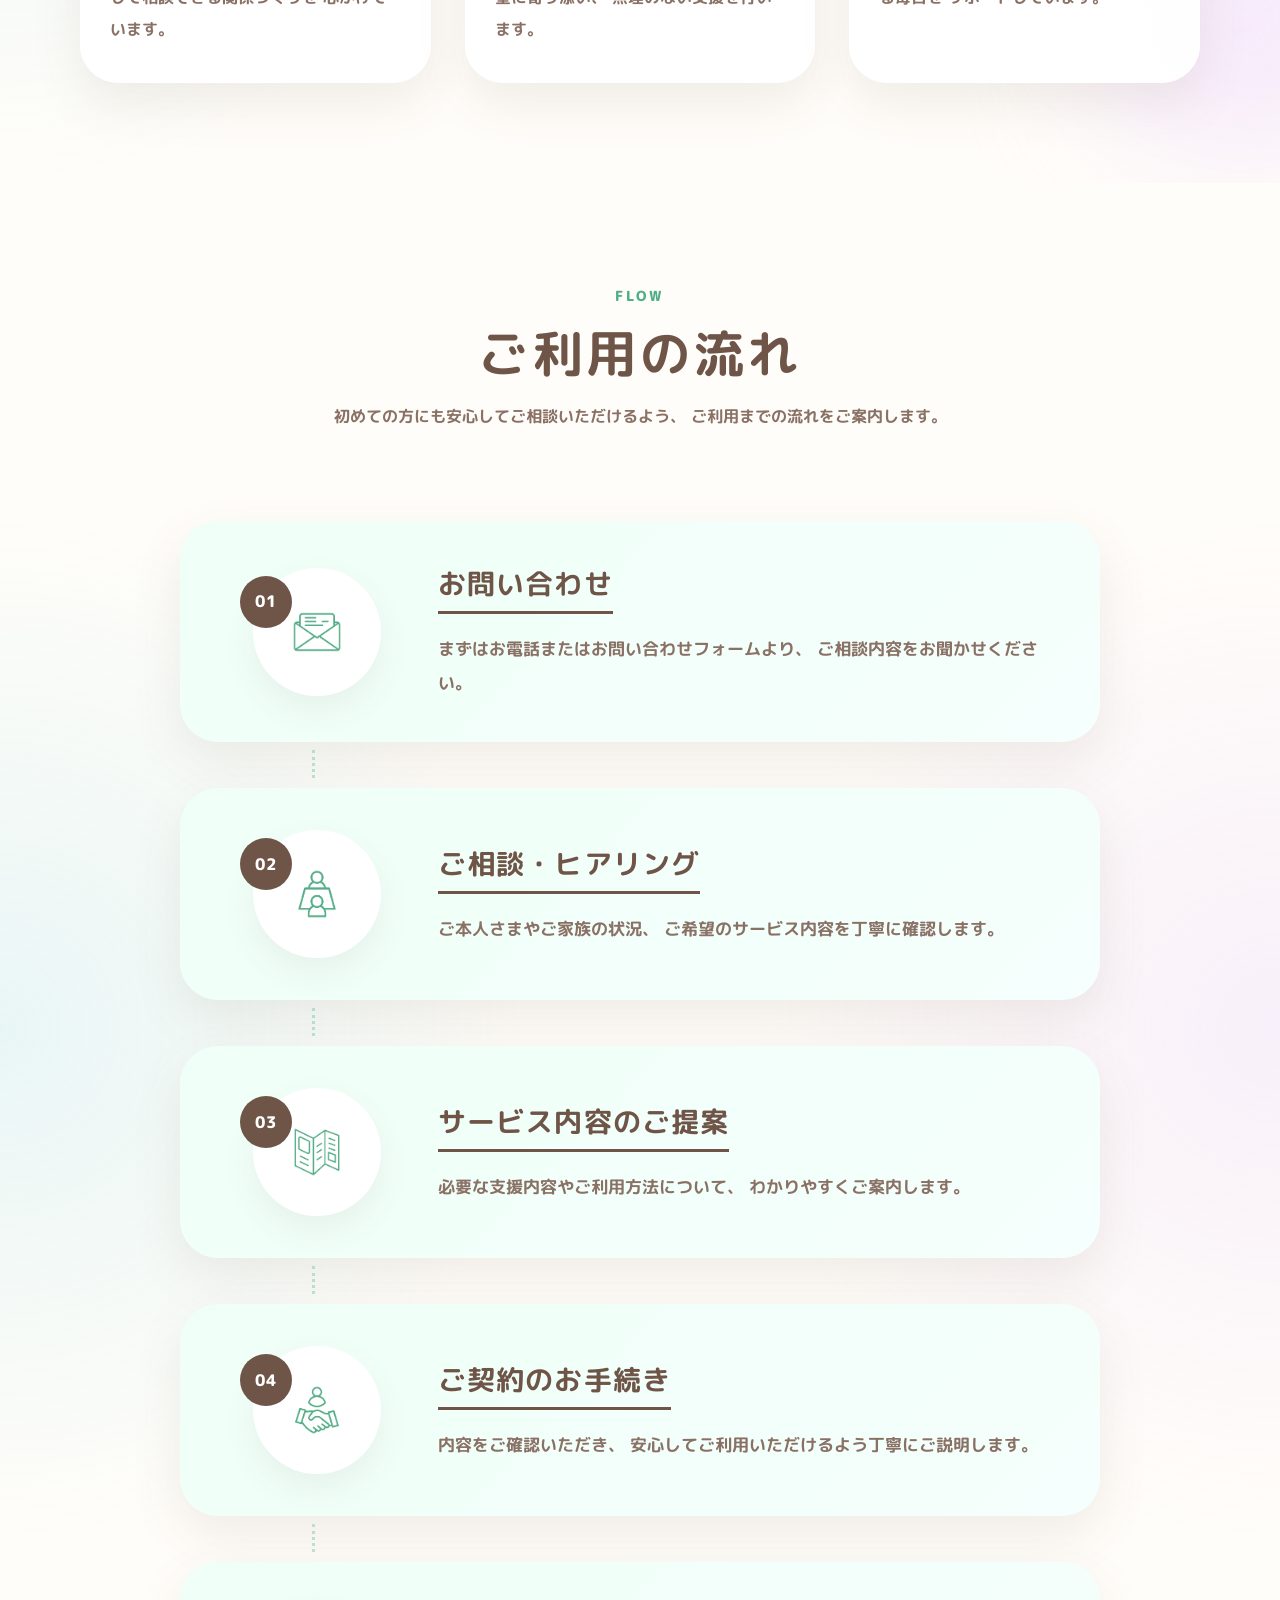
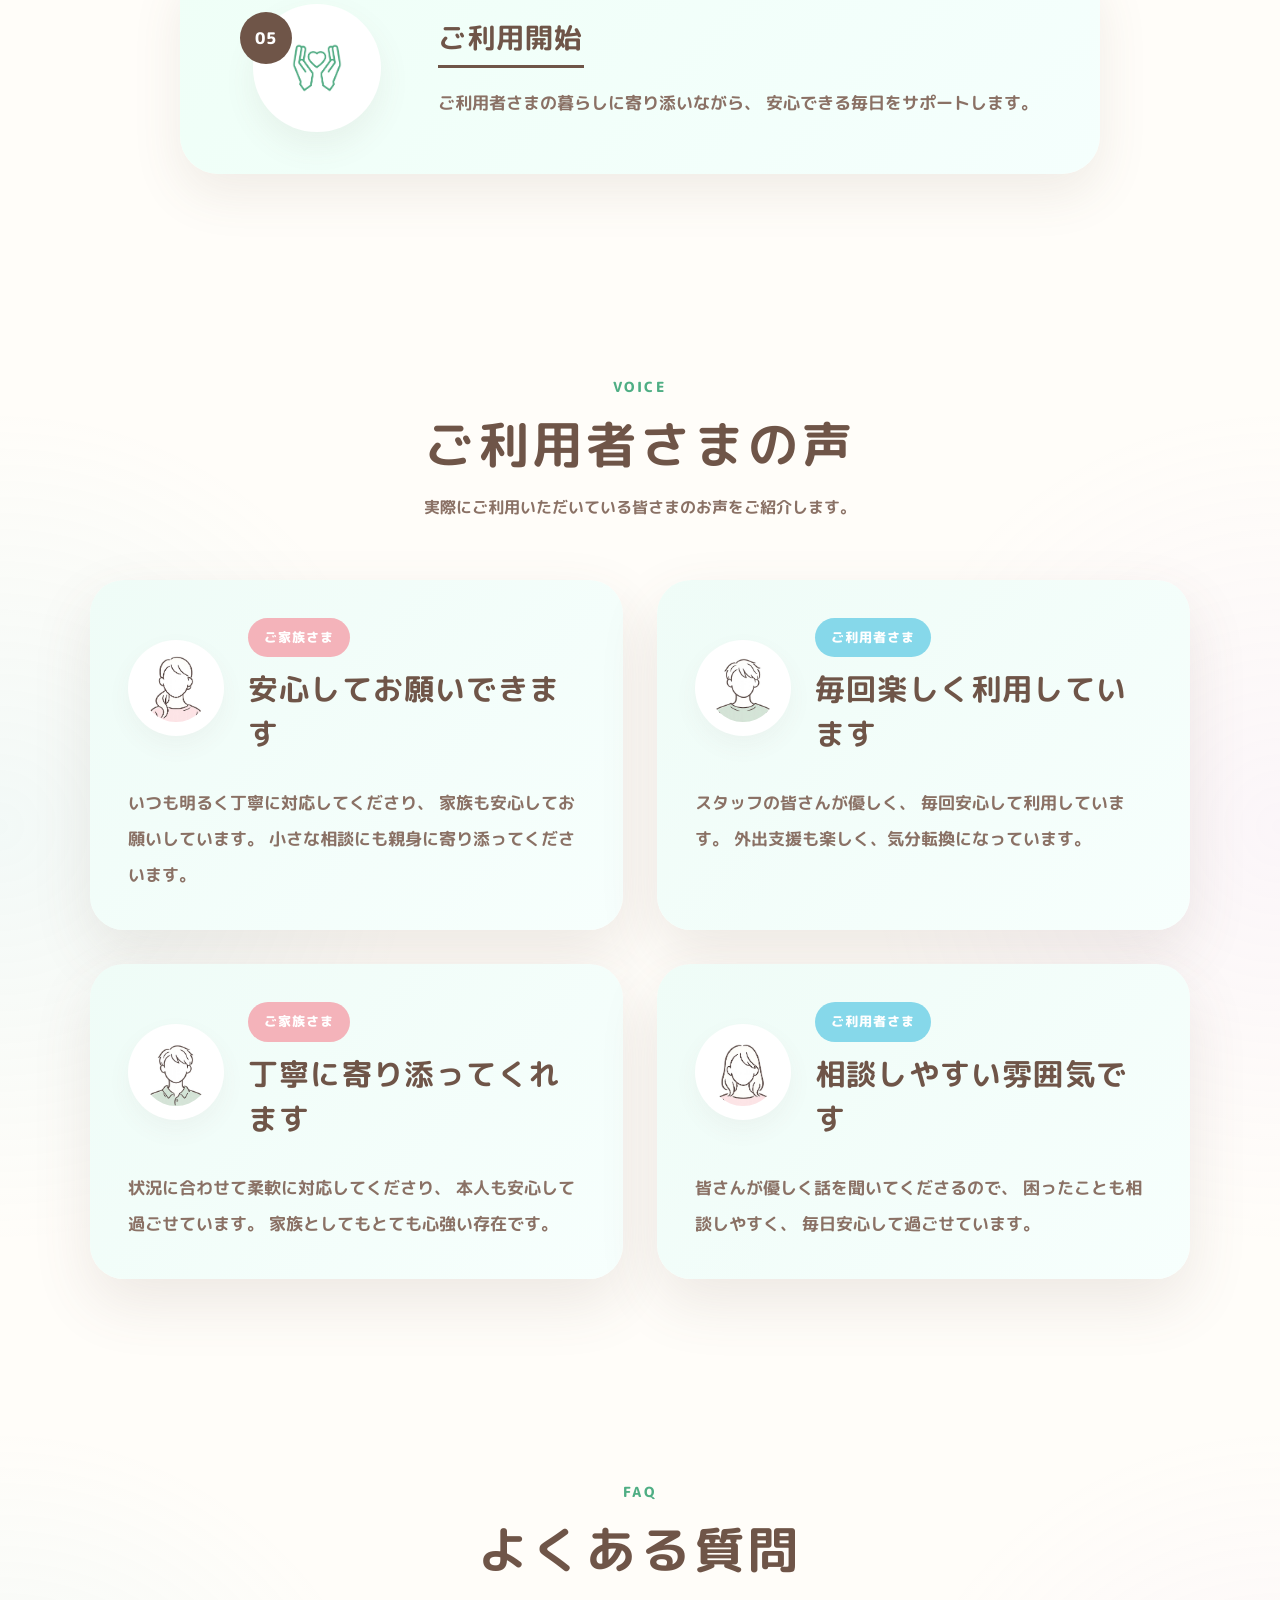
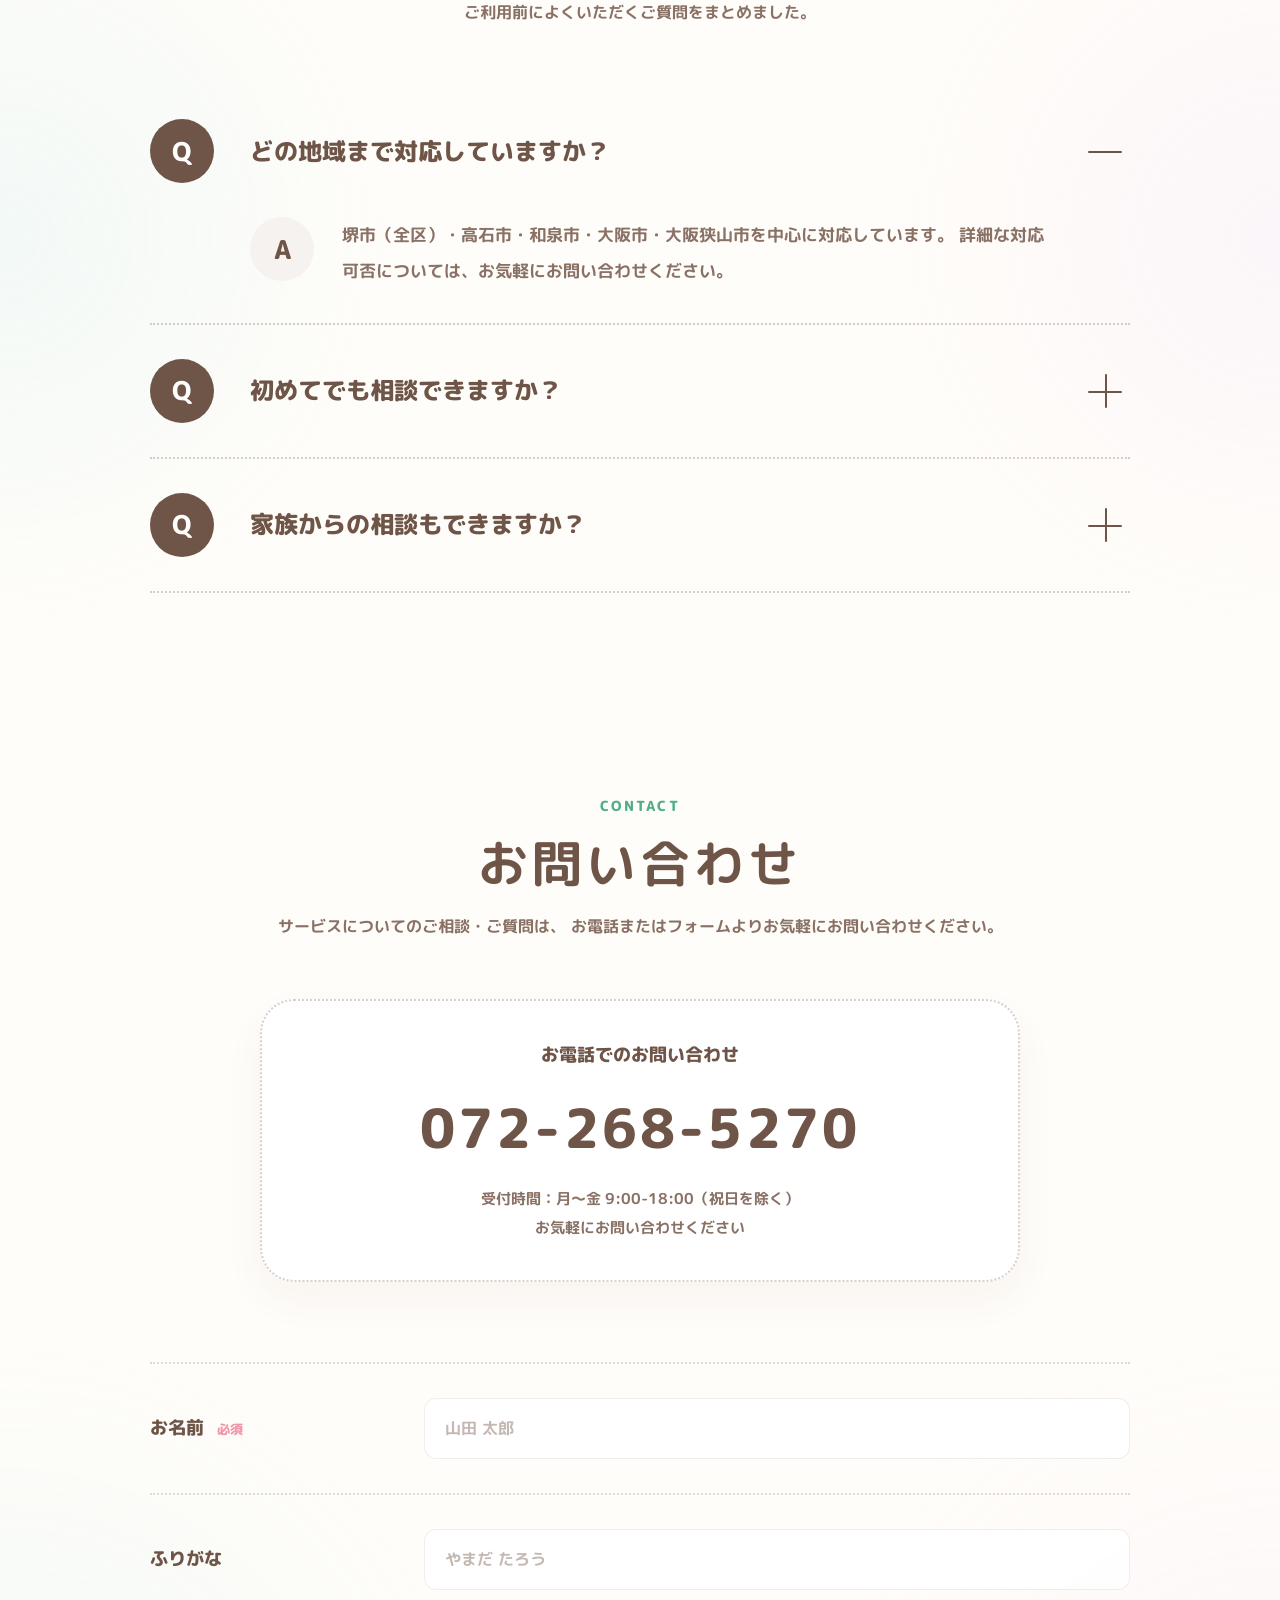
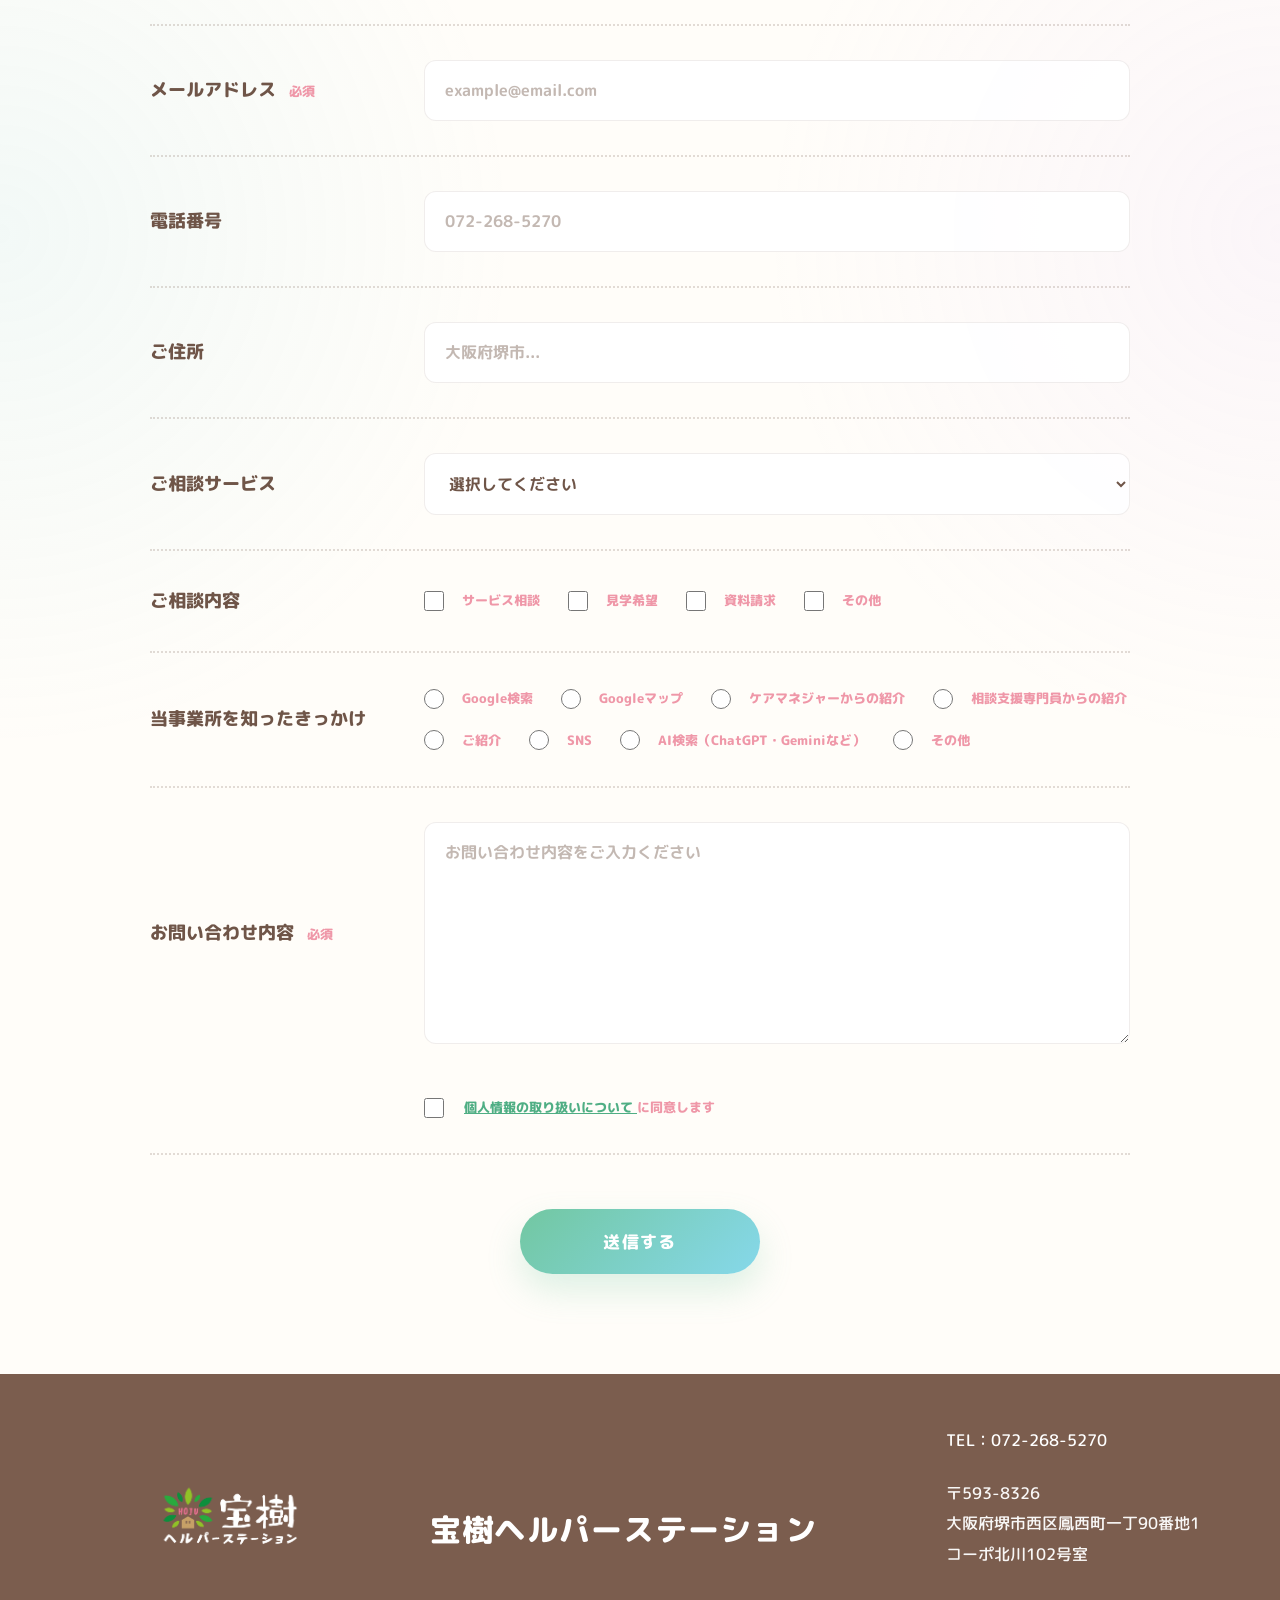
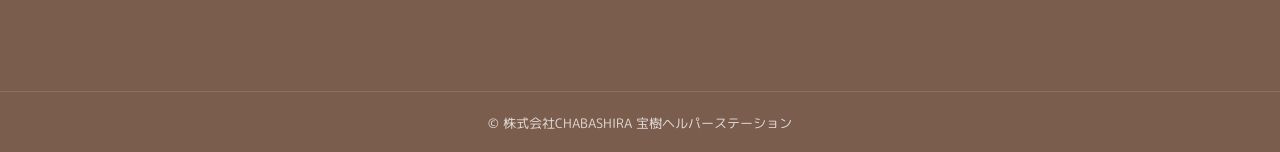
==== commit 01cda440: "Update index.html" ====
--- a/index.html
+++ b/index.html
@@ -177,6 +177,7 @@
       <a href="#voice">ご利用者さまの声</a>
       <a href="#faq">FAQ</a>
       <a href="company.html">事業所情報</a>
+      <a href="recruit.html">採用情報</a>
       <a href="#contact">お問い合わせ</a>
     </nav>
 
--- a/css/style.css
+++ b/css/style.css
@@ -2086,3 +2086,58 @@
     transform: none !important;
   }
 }
+
+@media (max-width: 768px) {
+  .recruit-hero .hero-content {
+    margin-top: 140px;
+  }
+
+  .recruit-hero video {
+    object-position: 58% center !important;
+  }
+}
+
+.recruit-job .faq-item summary {
+  display: flex;
+  align-items: center;
+  gap: 24px;
+}
+
+.recruit-job .faq-title {
+  flex: 1;
+}
+
+.recruit-job .faq-q {
+  display: inline-flex;
+  align-items: center;
+  justify-content: center;
+  min-width: 110px;
+  padding: 10px 18px;
+  border-radius: 999px;
+  background: #755847;
+  color: #fff;
+  font-size: 16px;
+  font-weight: 700;
+  line-height: 1.4;
+  white-space: nowrap;
+  flex-shrink: 0;
+}
+
+.recruit-job .faq-answer {
+  display: flex;
+  align-items: flex-start;
+  gap: 24px;
+}
+
+.recruit-job .faq-a {
+  display: inline-flex;
+  align-items: center;
+  justify-content: center;
+  min-width: 80px;
+  padding: 10px 18px;
+  border-radius: 999px;
+  background: #f4efec;
+  color: #755847;
+  font-weight: 700;
+  white-space: nowrap;
+}
